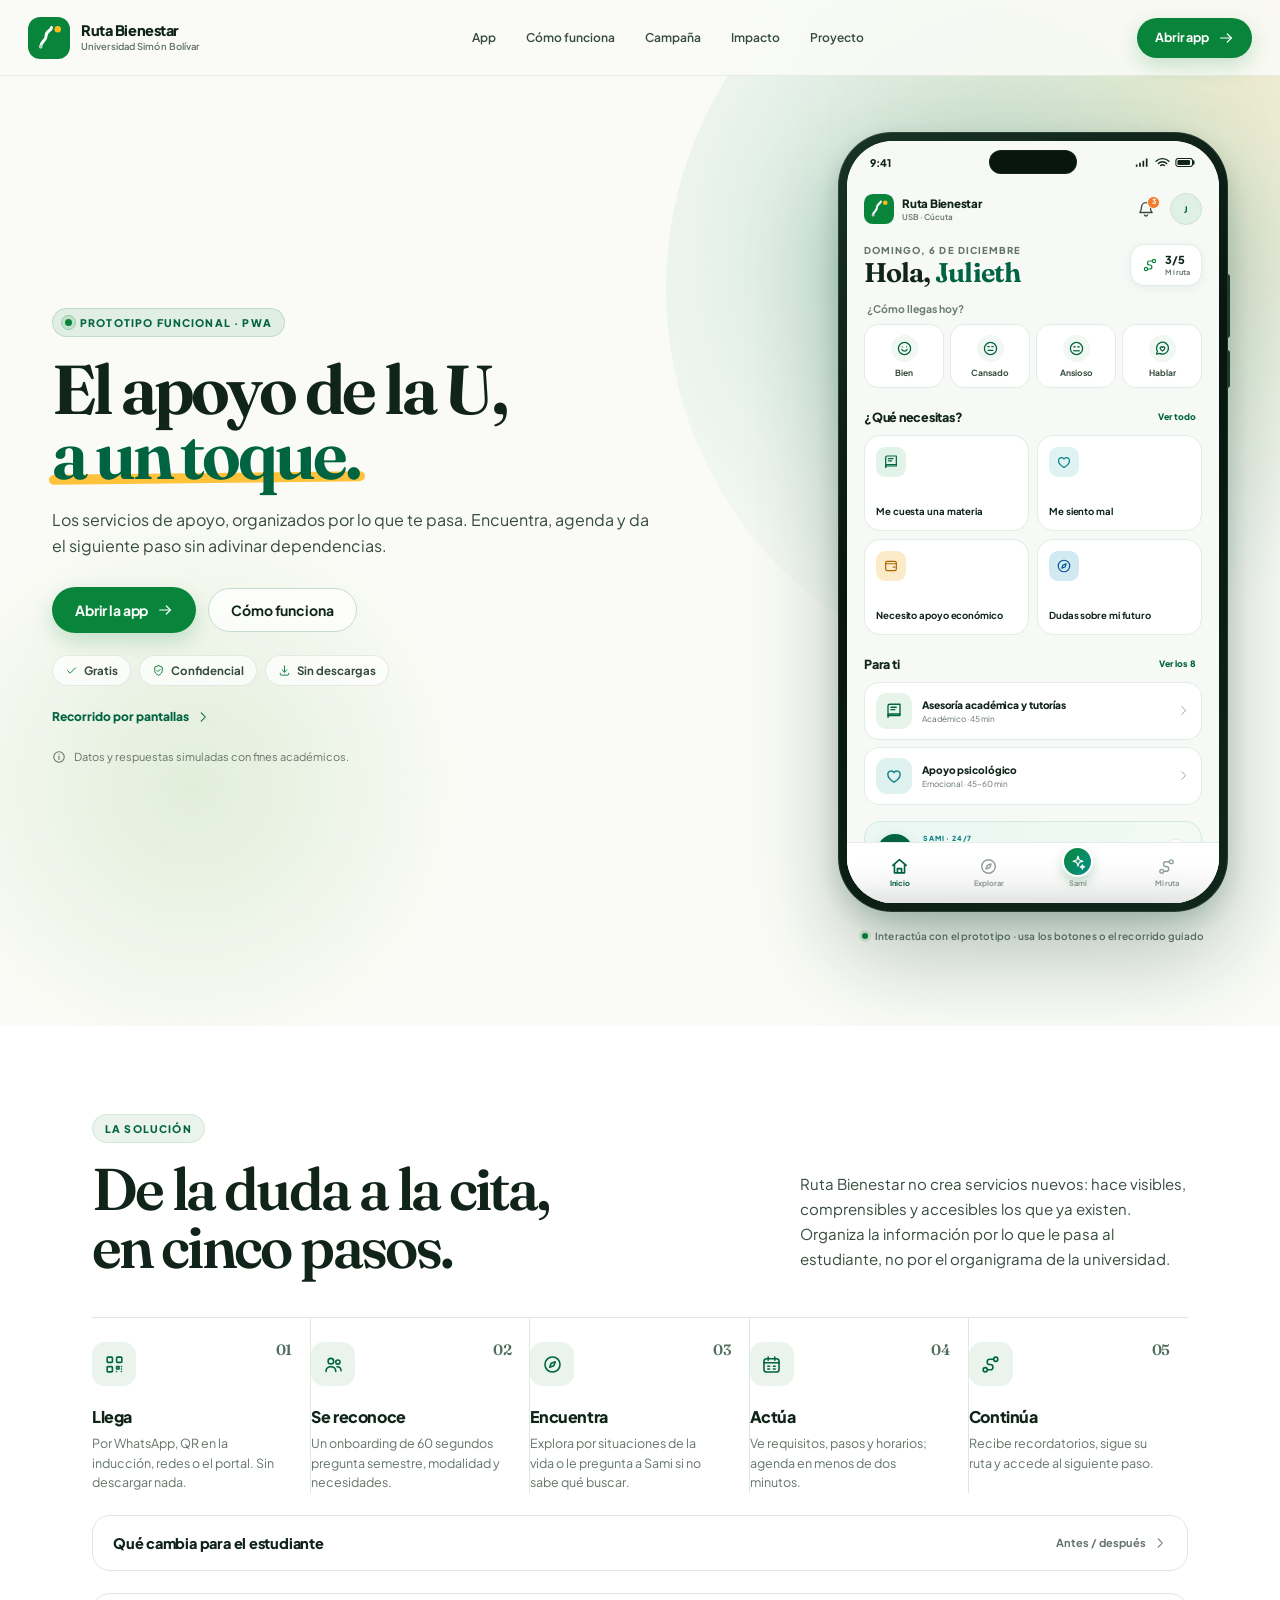
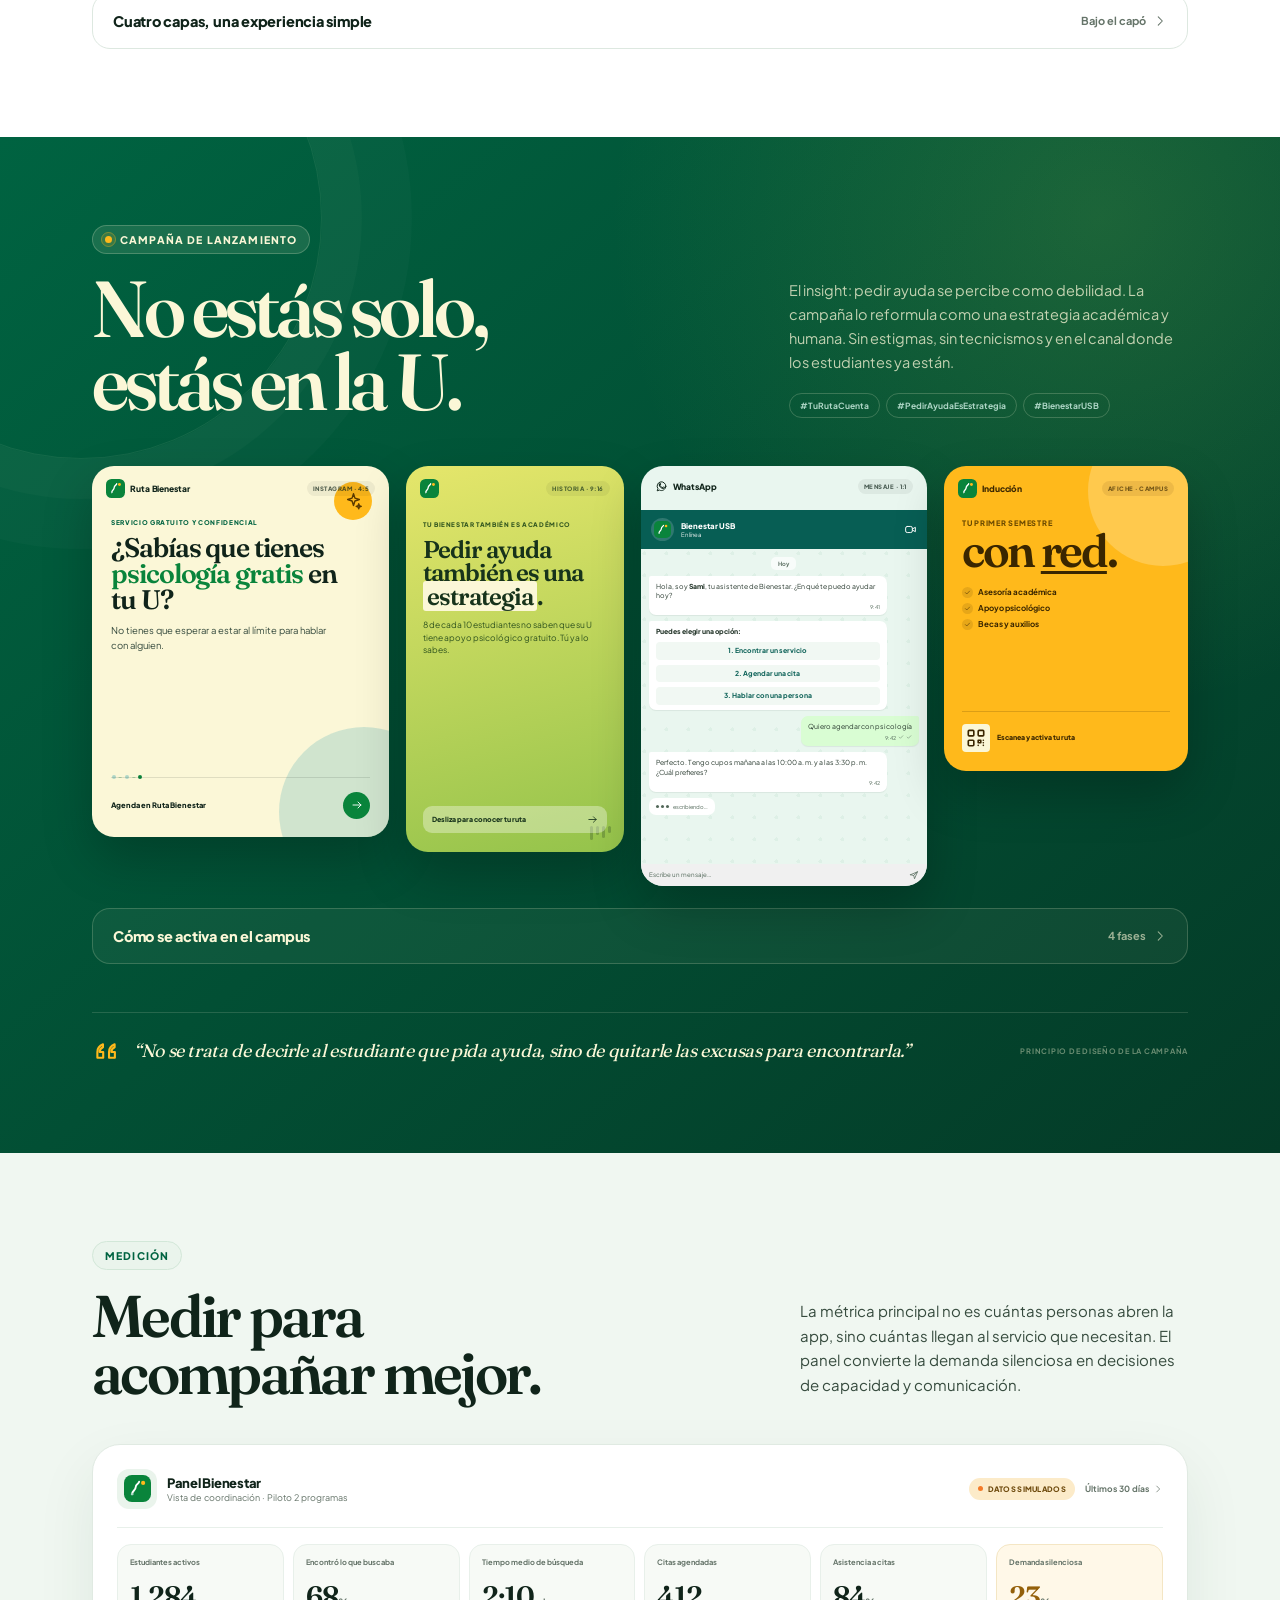
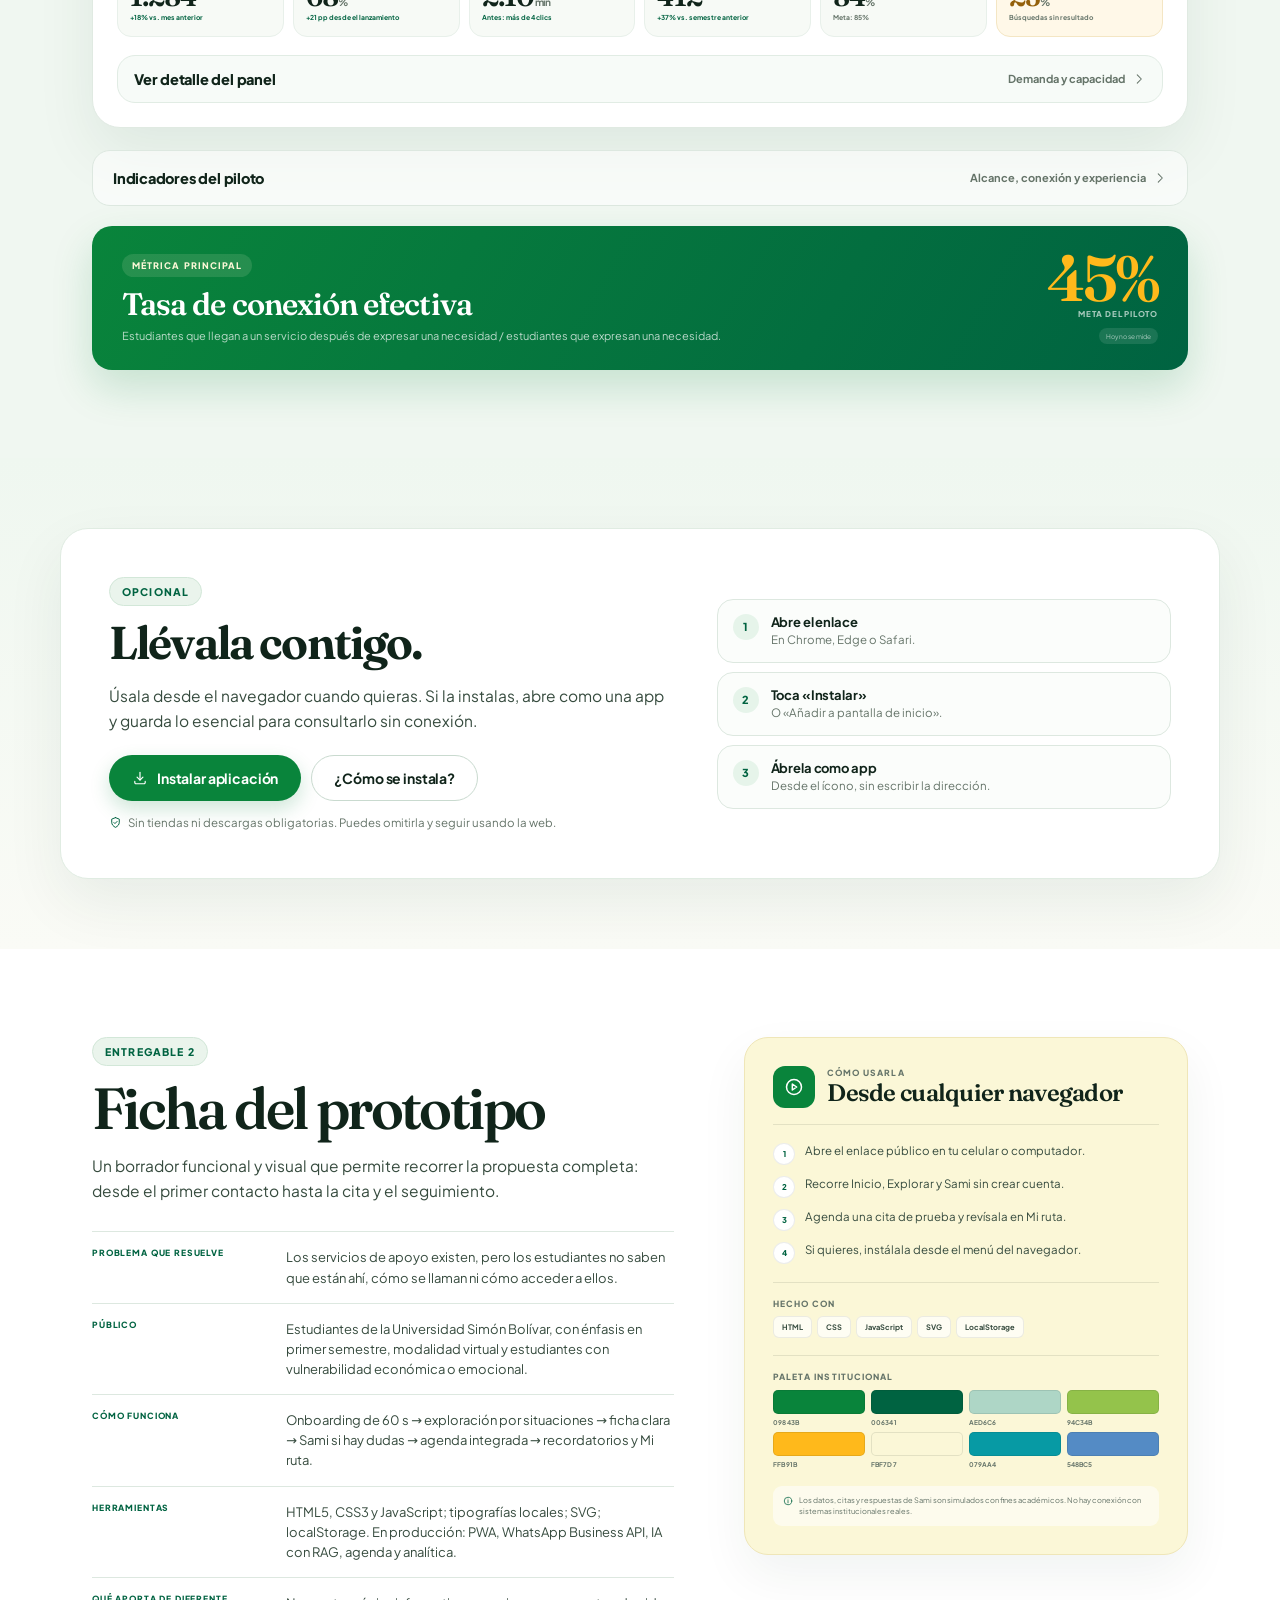
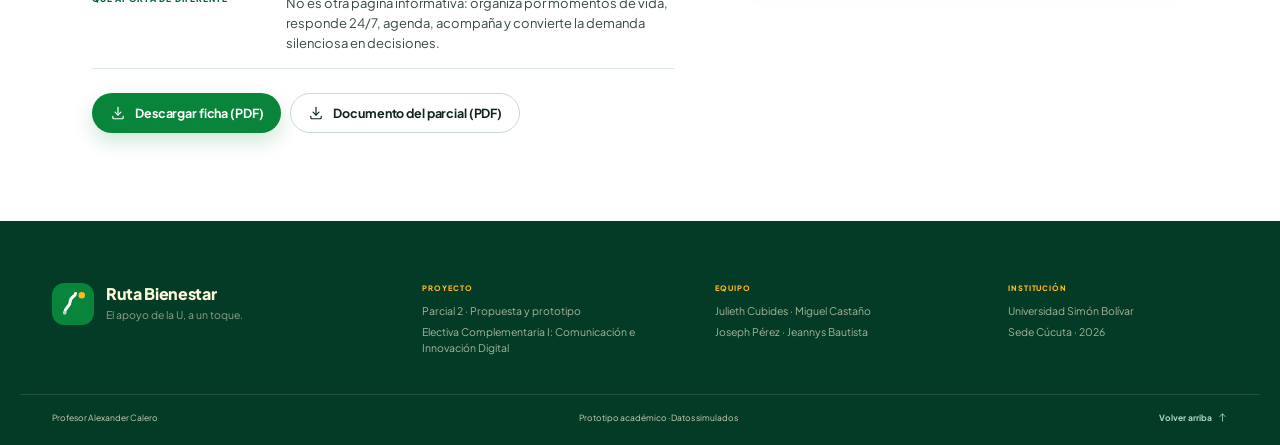
==== index.html @ 820c1944 "Add files via upload" ====
<!DOCTYPE html>
<html lang="es">
<head>
<meta charset="utf-8">
<meta name="viewport" content="width=device-width, initial-scale=1, viewport-fit=cover">
<title>Ruta Bienestar · Apoyo estudiantil USB</title>
<meta name="description" content="Ruta Bienestar organiza los servicios de apoyo estudiantil de la Universidad Simón Bolívar por situaciones de vida. Encuentra apoyo, agenda y da el siguiente paso.">
<meta name="theme-color" content="#09843B">
<meta name="color-scheme" content="light">
<link rel="manifest" href="manifest.json">
<link rel="icon" type="image/svg+xml" href="assets/icons/icon.svg">
<link rel="icon" type="image/png" sizes="32x32" href="assets/icons/favicon-32.png">
<link rel="apple-touch-icon" href="assets/icons/apple-touch-icon.png">
<meta name="apple-mobile-web-app-capable" content="yes">
<meta name="mobile-web-app-capable" content="yes">
<meta name="apple-mobile-web-app-status-bar-style" content="default">
<meta name="apple-mobile-web-app-title" content="Ruta Bienestar">
<link rel="preload" href="assets/fonts/PlusJakartaSans-latin.woff2" as="font" type="font/woff2" crossorigin>
<link rel="preload" href="assets/fonts/Fraunces-latin.woff2" as="font" type="font/woff2" crossorigin>
<link rel="stylesheet" href="assets/base.css">
<link rel="stylesheet" href="assets/app.css">
<link rel="stylesheet" href="assets/landing.css">
<link rel="stylesheet" href="assets/refresh.css">
<script>
  (function () {
    var params = new URLSearchParams(window.location.search);
    var standalone = window.matchMedia("(display-mode: standalone)").matches || window.navigator.standalone === true;
    if (params.get("app") === "1" || standalone) document.documentElement.classList.add("app-mode");
  })();
</script>
</head>
<body>
<a class="skip-link" href="#prototipo">Saltar al contenido</a>

<!-- ============ ICON SPRITE ============ -->
<svg xmlns="http://www.w3.org/2000/svg" class="svg-sprite" aria-hidden="true" focusable="false">
  <symbol id="logo-mark" viewBox="0 0 48 48">
    <rect width="48" height="48" rx="14" fill="#09843B"/>
    <path d="M14.5 34c0-6.4 6.2-6.4 6.2-12.4s6.2-6 6.2-9.6" fill="none" stroke="#fff" stroke-width="3.4" stroke-linecap="round"/>
    <circle cx="34" cy="14" r="3.7" fill="#FFB91B"/>
    <circle cx="14.5" cy="34" r="2.1" fill="#AED6C6"/>
  </symbol>
  <symbol id="i-home" viewBox="0 0 24 24"><path d="M3.6 10.7 12 3.4l8.4 7.3"/><path d="M5.6 9.4V20h12.8V9.4"/><path d="M9.4 20v-5.4h5.2V20"/></symbol>
  <symbol id="i-compass" viewBox="0 0 24 24"><circle cx="12" cy="12" r="8.6"/><path d="m15.2 8.8-1.7 4.7-4.7 1.7 1.7-4.7 4.7-1.7Z"/></symbol>
  <symbol id="i-sparkles" viewBox="0 0 24 24"><path d="M12 3.4 13.8 9l5.6 1.8-5.6 1.8L12 18.2l-1.8-5.6L4.6 10.8 10.2 9 12 3.4Z"/><path d="M18.6 16.2 19.4 18.6l2.4.8-2.4.8-.8 2.4-.8-2.4-2.4-.8 2.4-.8.8-2.4Z"/></symbol>
  <symbol id="i-route" viewBox="0 0 24 24"><circle cx="6" cy="18" r="2.4"/><circle cx="18" cy="6" r="2.4"/><path d="M8.4 18h3.4a3 3 0 0 0 0-6h-.6a3 3 0 0 1 0-6h4.4"/></symbol>
  <symbol id="i-bell" viewBox="0 0 24 24"><path d="M18 9.4a6 6 0 0 0-12 0c0 6-2.2 7.2-2.2 7.2h16.4S18 15.4 18 9.4Z"/><path d="M10 20a2.2 2.2 0 0 0 4 0"/></symbol>
  <symbol id="i-chevron-right" viewBox="0 0 24 24"><path d="m9 5 7 7-7 7"/></symbol>
  <symbol id="i-chevron-left" viewBox="0 0 24 24"><path d="m15 5-7 7 7 7"/></symbol>
  <symbol id="i-arrow-right" viewBox="0 0 24 24"><path d="M4 12h16"/><path d="m14 6 6 6-6 6"/></symbol>
  <symbol id="i-arrow-left" viewBox="0 0 24 24"><path d="M20 12H4"/><path d="m10 6-6 6 6 6"/></symbol>
  <symbol id="i-search" viewBox="0 0 24 24"><circle cx="10.8" cy="10.8" r="6.6"/><path d="m16 16 4.4 4.4"/></symbol>
  <symbol id="i-close" viewBox="0 0 24 24"><path d="m6 6 12 12M18 6 6 18"/></symbol>
  <symbol id="i-check" viewBox="0 0 24 24"><path d="m4.8 12.4 4.7 4.7L19.4 7"/></symbol>
  <symbol id="i-check-circle" viewBox="0 0 24 24"><circle cx="12" cy="12" r="9"/><path d="m8 12.2 2.7 2.7 5.5-5.6"/></symbol>
  <symbol id="i-clock" viewBox="0 0 24 24"><circle cx="12" cy="12" r="8.8"/><path d="M12 7.4V12l3.1 2"/></symbol>
  <symbol id="i-calendar" viewBox="0 0 24 24"><rect x="3.4" y="5.4" width="17.2" height="15.2" rx="3"/><path d="M3.4 10h17.2M8.2 3.4v3.8M15.8 3.4v3.8"/><path d="M7.8 14h2M14.2 14h2M7.8 17.2h2M14.2 17.2h2"/></symbol>
  <symbol id="i-video" viewBox="0 0 24 24"><rect x="3" y="6.4" width="12.4" height="11.2" rx="3"/><path d="m15.4 11 5.6-3v8l-5.6-3"/></symbol>
  <symbol id="i-map-pin" viewBox="0 0 24 24"><path d="M19.4 10.2c0 5.4-7.4 10.4-7.4 10.4S4.6 15.6 4.6 10.2a7.4 7.4 0 1 1 14.8 0Z"/><circle cx="12" cy="10.2" r="2.6"/></symbol>
  <symbol id="i-wallet" viewBox="0 0 24 24"><path d="M4 7.4A2.4 2.4 0 0 1 6.4 5h11.2A2.4 2.4 0 0 1 20 7.4v9.2a2.4 2.4 0 0 1-2.4 2.4H6.4A2.4 2.4 0 0 1 4 16.6V7.4Z"/><path d="M4 8.6h16"/><path d="M15.4 13.8h2.4"/></symbol>
  <symbol id="i-heart" viewBox="0 0 24 24"><path d="M12 20.2S3.8 15.4 3.8 9.6a4.4 4.4 0 0 1 8.2-2 4.4 4.4 0 0 1 8.2 2c0 5.8-8.2 10.6-8.2 10.6Z"/></symbol>
  <symbol id="i-book" viewBox="0 0 24 24"><path d="M4 5.4A2.4 2.4 0 0 1 6.4 3H20v15H6.4A2.4 2.4 0 0 0 4 20.4V5.4Z"/><path d="M4 18a2 2 0 0 1 2-2h14"/><path d="M8 7h7M8 10.2h5"/></symbol>
  <symbol id="i-briefcase" viewBox="0 0 24 24"><rect x="3.2" y="7.4" width="17.6" height="12.4" rx="2.8"/><path d="M8.4 7.4V5.6a2 2 0 0 1 2-2h3.2a2 2 0 0 1 2 2v1.8"/><path d="M3.2 12.4h17.6"/><path d="M10 12.4v2h4v-2"/></symbol>
  <symbol id="i-rocket" viewBox="0 0 24 24"><path d="M13.8 4.2c2.6-1.8 6-1.2 6-1.2s.6 3.4-1.2 6l-5.4 5.4-4.8-4.8 5.4-5.4Z"/><path d="m8.4 9.6-4 .4 2.2 2.2M14.4 15.6l-.4 4-2.2-2.2"/><circle cx="15.2" cy="8.8" r="1.6"/><path d="M7.2 16.8c-1.6 1.6-1.6 4-1.6 4s2.4 0 4-1.6"/></symbol>
  <symbol id="i-users" viewBox="0 0 24 24"><circle cx="9" cy="8.2" r="3.2"/><path d="M3.4 20c0-3.4 2.5-5.6 5.6-5.6s5.6 2.2 5.6 5.6"/><circle cx="17" cy="9.2" r="2.4"/><path d="M16 14.6c2.8 0 4.6 1.9 4.6 4.6"/></symbol>
  <symbol id="i-shield" viewBox="0 0 24 24"><path d="M12 3 5 5.8v5.6c0 4.6 3 7.6 7 9.6 4-2 7-5 7-9.6V5.8L12 3Z"/><path d="m9 12 2 2 4-4"/></symbol>
  <symbol id="i-download" viewBox="0 0 24 24"><path d="M12 3.6v11.2"/><path d="m7.6 10.8 4.4 4.4 4.4-4.4"/><path d="M4.2 17.2v1.6a1.8 1.8 0 0 0 1.8 1.8h12a1.8 1.8 0 0 0 1.8-1.8v-1.6"/></symbol>
  <symbol id="i-external" viewBox="0 0 24 24"><path d="M14 4h6v6"/><path d="M20 4 10.4 13.6"/><path d="M18 14.4V19a1.6 1.6 0 0 1-1.6 1.6H5A1.6 1.6 0 0 1 3.4 19V7.6A1.6 1.6 0 0 1 5 6h4.6"/></symbol>
  <symbol id="i-send" viewBox="0 0 24 24"><path d="m3.6 11.4 16.8-7.2-7.2 16.8-1.8-7.8-7.8-1.8Z"/><path d="M11.4 12.6 20.4 4.2"/></symbol>
  <symbol id="i-info" viewBox="0 0 24 24"><circle cx="12" cy="12" r="9"/><path d="M12 10.8v5.6"/><path d="M12 7.6h.01"/></symbol>
  <symbol id="i-bookmark" viewBox="0 0 24 24"><path d="M6.4 4.4h11.2v16.2L12 16.2l-5.6 4.4V4.4Z"/></symbol>
  <symbol id="i-bookmark-fill" viewBox="0 0 24 24"><path d="M6.4 4.4h11.2v16.2L12 16.2l-5.6 4.4V4.4Z" fill="currentColor"/></symbol>
  <symbol id="i-filter" viewBox="0 0 24 24"><path d="M4 6.4h16L14 13v5.2l-4 2V13L4 6.4Z"/></symbol>
  <symbol id="i-whatsapp" viewBox="0 0 24 24"><path d="M20 11.6a8 8 0 0 1-11.8 7L4 20l1.5-4A8 8 0 1 1 20 11.6Z"/><path d="M8.8 8.2c.4 3.2 2.6 5.4 5.8 5.8l1.2-1.4 1.8.8c-.2 1.4-1.2 2.2-2.8 2.2-3.4 0-7-3.6-7-7 0-1.4.8-2.4 2.2-2.6l.8 1.6-2 2Z"/></symbol>
  <symbol id="i-phone" viewBox="0 0 24 24"><path d="M6.2 3.8h3l1.4 3.8-2 1.4a12.4 12.4 0 0 0 5.4 5.4l1.4-2 3.8 1.4v3a2 2 0 0 1-2.2 2A16.4 16.4 0 0 1 4.2 6a2 2 0 0 1 2-2.2Z"/></symbol>
  <symbol id="i-target" viewBox="0 0 24 24"><circle cx="12" cy="12" r="9"/><circle cx="12" cy="12" r="5"/><circle cx="12" cy="12" r="1.4"/></symbol>
  <symbol id="i-chart" viewBox="0 0 24 24"><path d="M4 20V4"/><path d="M4 20h16"/><path d="M7.6 16.4v-4.8M12 16.4V7.6M16.4 16.4v-7"/></symbol>
  <symbol id="i-megaphone" viewBox="0 0 24 24"><path d="M4 10.2v3.6l3.4 1.2 2.2 4.4 2.4-1.2-1.8-3.6 8.4 3V5.4l-14.6 4.8Z"/><path d="M18.2 8.4a4 4 0 0 1 0 7.2"/></symbol>
  <symbol id="i-instagram" viewBox="0 0 24 24"><rect x="3.4" y="3.4" width="17.2" height="17.2" rx="5"/><circle cx="12" cy="12" r="4"/><path d="M17.2 6.8h.01"/></symbol>
  <symbol id="i-tiktok" viewBox="0 0 24 24"><path d="M14.2 3.4v10.8a4.4 4.4 0 1 1-3.8-4.4"/><path d="M14.2 3.4c.6 3 2.6 4.8 5.6 5"/></symbol>
  <symbol id="i-mail" viewBox="0 0 24 24"><rect x="3.4" y="5.4" width="17.2" height="13.2" rx="3"/><path d="m4.4 7.4 7.6 5.6 7.6-5.6"/></symbol>
  <symbol id="i-qr" viewBox="0 0 24 24"><rect x="3.6" y="3.6" width="6" height="6" rx="1"/><rect x="14.4" y="3.6" width="6" height="6" rx="1"/><rect x="3.6" y="14.4" width="6" height="6" rx="1"/><path d="M14.4 14.4h2.8v2.8h-2.8zM20 14.4h.01M14.4 20h.01M20 20h.01M20 17.2h.01M17.2 17.2h.01"/></symbol>
  <symbol id="i-accessibility" viewBox="0 0 24 24"><circle cx="12" cy="4.8" r="1.8"/><path d="M5.4 8.4c4.4 1.6 8.8 1.6 13.2 0"/><path d="M12 8.4v6M12 14.4l-3.4 5.8M12 14.4l3.4 5.8"/></symbol>
  <symbol id="i-alert" viewBox="0 0 24 24"><path d="M12 3.6 21 20H3L12 3.6Z"/><path d="M12 9.4v4.2M12 17h.01"/></symbol>
  <symbol id="i-refresh" viewBox="0 0 24 24"><path d="M20 8.4V4.2l-2 2a8 8 0 1 0 2.4 8.4"/><path d="M20 4.2h-4.2"/></symbol>
  <symbol id="i-play" viewBox="0 0 24 24"><circle cx="12" cy="12" r="9"/><path d="m10 8.4 5.2 3.6-5.2 3.6V8.4Z"/></symbol>
  <symbol id="i-star" viewBox="0 0 24 24"><path d="m12 3.4 2.6 5.4 5.8.8-4.2 4.1 1 5.8-5.2-2.8-5.2 2.8 1-5.8-4.2-4.1 5.8-.8L12 3.4Z"/></symbol>
  <symbol id="i-quote" viewBox="0 0 24 24"><path d="M9.4 6.2c-3 1.2-4.8 3.6-4.8 6.6v5h5v-5H6.6c0-1.8 1-3.2 2.8-4V6.2ZM19.4 6.2c-3 1.2-4.8 3.6-4.8 6.6v5h5v-5h-3c0-1.8 1-3.2 2.8-4V6.2Z"/></symbol>
  <symbol id="i-leaf" viewBox="0 0 24 24"><path d="M20 4C11 4 5.4 7.8 5.4 14.4c0 2.6 2 4.6 4.6 4.6C16.6 19 20 12.4 20 4Z"/><path d="M4 21c2-6 6.2-9.2 11.4-11.4"/></symbol>
  <symbol id="i-face-bien" viewBox="0 0 24 24"><circle cx="12" cy="12" r="8.6"/><path d="M8.4 13.4a4 4 0 0 0 7.2 0"/><path d="M9 9.6h.01M15 9.6h.01"/></symbol>
  <symbol id="i-face-cansado" viewBox="0 0 24 24"><circle cx="12" cy="12" r="8.6"/><path d="M8.6 14.6h6.8"/><path d="M8.2 9.2h2M13.8 9.2h2"/></symbol>
  <symbol id="i-face-ansioso" viewBox="0 0 24 24"><circle cx="12" cy="12" r="8.6"/><path d="M8.2 15.2c1.2-1.2 2.4 1.2 3.8 0s2.4 1.2 3.8 0"/><path d="M8.2 9.8c.6-.6 1.4-.6 2 0M13.8 9.8c.6-.6 1.4-.6 2 0"/></symbol>
  <symbol id="i-chat-heart" viewBox="0 0 24 24"><path d="M20.4 11.4a8.4 8.4 0 0 1-12.4 7.4L3.6 20l1.2-4.2a8.4 8.4 0 1 1 15.6-4.4Z"/><path d="M12 15.6s-3.4-2-3.4-4.2a1.9 1.9 0 0 1 3.4-1.1 1.9 1.9 0 0 1 3.4 1.1c0 2.2-3.4 4.2-3.4 4.2Z"/></symbol>
</svg>

<!-- ============ HEADER ============ -->
<header class="site-header" id="siteHeader">
  <a class="brand" href="#top">
    <svg class="logo-mark" aria-hidden="true"><use href="#logo-mark"/></svg>
    <span class="brand-text"><strong>Ruta Bienestar</strong><small>Universidad Simón Bolívar</small></span>
  </a>
  <nav class="site-nav" aria-label="Secciones del proyecto">
    <a href="#prototipo">App</a>
    <a href="#como-funciona">Cómo funciona</a>
    <a href="#campana">Campaña</a>
    <a href="#impacto">Impacto</a>
    <a href="#entregable">Proyecto</a>
  </nav>
  <div class="header-actions">
    <button class="install-btn" id="installBtn" type="button" hidden>
      <svg class="icon" aria-hidden="true"><use href="#i-download"/></svg>
      <span>Instalar app</span>
    </button>
    <button class="btn btn-primary btn-sm header-demo" data-action="focus-demo">
      Abrir app
      <svg class="icon" aria-hidden="true"><use href="#i-arrow-right"/></svg>
    </button>
    <details class="mobile-nav" id="mobileNav">
      <summary aria-label="Abrir menú de navegación">
        <svg class="icon" aria-hidden="true"><use href="#i-filter"/></svg>
      </summary>
      <nav aria-label="Menú móvil">
        <a href="#prototipo">La app</a>
        <a href="#como-funciona">Cómo funciona</a>
        <a href="#campana">Campaña</a>
        <a href="#impacto">Impacto</a>
        <a href="#entregable">Proyecto</a>
        <button type="button" data-action="focus-demo">Abrir la app</button>
      </nav>
    </details>
  </div>
</header>

<main id="top">

<!-- ============ HERO + PROTOTIPO ============ -->
<section class="stage" id="prototipo">
  <div class="stage-copy">
    <span class="eyebrow"><span class="pulse-dot"></span> Prototipo funcional · PWA</span>
    <h1>El apoyo de la U,<br><span class="accent"><span>a un toque.</span></span></h1>
    <p class="lead">Los servicios de apoyo, organizados por lo que te pasa. Encuentra, agenda y da el siguiente paso sin adivinar dependencias.</p>
    <div class="stage-cta">
      <button class="btn btn-primary" data-action="focus-demo">
        Abrir la app
        <svg class="icon" aria-hidden="true"><use href="#i-arrow-right"/></svg>
      </button>
      <a class="btn btn-secondary" href="#como-funciona">Cómo funciona</a>
    </div>
    <div class="hero-badges" aria-label="Características principales">
      <span><svg class="icon" aria-hidden="true"><use href="#i-check"/></svg> Gratis</span>
      <span><svg class="icon" aria-hidden="true"><use href="#i-shield"/></svg> Confidencial</span>
      <span><svg class="icon" aria-hidden="true"><use href="#i-download"/></svg> Sin descargas</span>
    </div>
    <details class="tour">
      <summary>Recorrido por pantallas <svg class="icon" aria-hidden="true"><use href="#i-chevron-right"/></svg></summary>
      <div class="screen-picker">
        <div class="chips" role="group" aria-label="Ir a una pantalla del prototipo">
          <button class="chip is-active" data-screen="home"><span>01</span> Inicio</button>
          <button class="chip" data-screen="explorar"><span>02</span> Explorar</button>
          <button class="chip" data-screen="sami"><span>03</span> Sami</button>
          <button class="chip" data-screen="detalle"><span>04</span> Servicio</button>
          <button class="chip" data-screen="agendar"><span>05</span> Agendar</button>
          <button class="chip" data-screen="ruta"><span>06</span> Mi ruta</button>
          <button class="chip" data-screen="onboarding"><span>07</span> Onboarding</button>
        </div>
      </div>
    </details>
    <p class="micro-note">
      <svg class="icon" aria-hidden="true"><use href="#i-info"/></svg>
      Datos y respuestas simuladas con fines académicos.
    </p>
  </div>

  <div class="device-stage">
    <div class="phone" id="phone">
      <div class="phone-screen">
        <div class="statusbar">
          <span class="status-time">9:41</span>
          <span class="status-icons" aria-hidden="true">
            <svg viewBox="0 0 18 12"><path d="M1 8.5h2V11H1zM5 6.2h2V11H5zM9 3.8h2V11H9zM13 1.2h2V11h-2z" fill="currentColor"/></svg>
            <svg viewBox="0 0 16 12"><path d="M1 4.6A10 10 0 0 1 15 4.6M3.4 7a6.6 6.6 0 0 1 9.2 0M5.8 9.4a3.1 3.1 0 0 1 4.4 0" fill="none" stroke="currentColor" stroke-width="1.5" stroke-linecap="round"/></svg>
            <svg viewBox="0 0 24 12"><rect x="1" y="1.4" width="19" height="9.2" rx="2.6" fill="none" stroke="currentColor" stroke-width="1.2"/><rect x="2.8" y="3.2" width="14.4" height="5.6" rx="1.4" fill="currentColor"/><path d="M21.4 4.4v3.2" stroke="currentColor" stroke-width="1.8" stroke-linecap="round"/></svg>
          </span>
        </div>
        <div class="island" aria-hidden="true"></div>

        <div class="app" id="app">
          <!-- HOME -->
          <section class="screen is-active" id="screen-home" data-screen="home" aria-label="Inicio de Ruta Bienestar">
            <div class="screen-scroll">
              <header class="app-head">
                <div class="app-brand">
                  <svg class="logo-mini" aria-hidden="true"><use href="#logo-mark"/></svg>
                  <div><strong>Ruta Bienestar</strong><span>USB · Cúcuta</span></div>
                </div>
                <div class="app-head-actions">
                  <button class="icon-btn" data-action="notifications" aria-label="Ver notificaciones, 3 sin leer">
                    <svg class="icon"><use href="#i-bell"/></svg><span class="badge" id="notifBadge">3</span>
                  </button>
                  <button class="avatar" data-screen="ruta" aria-label="Ir a mi ruta">JC</button>
                </div>
              </header>

              <div class="pad">
                <div class="greeting">
                  <div>
                    <p class="kicker" id="todayLabel">Martes, 27 de octubre</p>
                    <h2>Hola, <span id="userName">Julieth</span></h2>
                  </div>
                  <button class="route-pill" data-screen="ruta">
                    <svg class="icon" aria-hidden="true"><use href="#i-route"/></svg>
                    <span><strong id="homeProgress">3/5</strong>Mi ruta</span>
                  </button>
                </div>

                <div class="mood-block">
                  <p class="mood-q">¿Cómo llegas hoy?</p>
                  <div class="mood-row" role="group" aria-label="Selecciona cómo te sientes">
                    <button class="mood" data-mood="bien"><span class="mood-face"><svg class="icon"><use href="#i-face-bien"/></svg></span><span>Bien</span></button>
                    <button class="mood" data-mood="cansado"><span class="mood-face"><svg class="icon"><use href="#i-face-cansado"/></svg></span><span>Cansado</span></button>
                    <button class="mood" data-mood="ansioso"><span class="mood-face"><svg class="icon"><use href="#i-face-ansioso"/></svg></span><span>Ansioso</span></button>
                    <button class="mood" data-mood="hablar"><span class="mood-face"><svg class="icon"><use href="#i-chat-heart"/></svg></span><span>Hablar</span></button>
                  </div>
                  <div class="mood-response" id="moodResponse" hidden>
                    <p id="moodText"></p>
                    <div id="moodActions" class="mood-actions"></div>
                  </div>
                </div>

                <div class="section-head">
                  <h3>¿Qué necesitas?</h3>
                  <button data-screen="explorar">Ver todo</button>
                </div>
                <div class="situation-grid">
                  <button class="situation" data-go-service="academico" data-tone="mint">
                    <span class="sit-icon"><svg class="icon"><use href="#i-book"/></svg></span>
                    <strong>Me cuesta una materia</strong>
                  </button>
                  <button class="situation" data-go-service="psicologia" data-tone="teal">
                    <span class="sit-icon"><svg class="icon"><use href="#i-heart"/></svg></span>
                    <strong>Me siento mal</strong>
                  </button>
                  <button class="situation" data-go-service="becas" data-tone="gold">
                    <span class="sit-icon"><svg class="icon"><use href="#i-wallet"/></svg></span>
                    <strong>Necesito apoyo económico</strong>
                  </button>
                  <button class="situation" data-go-service="profesional" data-tone="sky">
                    <span class="sit-icon"><svg class="icon"><use href="#i-compass"/></svg></span>
                    <strong>Dudas sobre mi futuro</strong>
                  </button>
                </div>

                <div class="section-head">
                  <h3>Para ti</h3>
                  <button data-screen="explorar">Ver los 8</button>
                </div>
                <div class="service-mini-list" id="homeServices"></div>

                <button class="sami-banner" data-screen="sami">
                  <span class="sami-orb"><svg class="icon"><use href="#i-sparkles"/></svg></span>
                  <span class="sami-copy">
                    <span class="mini-label">Sami · 24/7</span>
                    <strong>¿No sabes por dónde empezar?</strong>
                    <span>Cuéntale lo que pasa y te orienta.</span>
                  </span>
                  <span class="arrow-circle"><svg class="icon"><use href="#i-chevron-right"/></svg></span>
                </button>
              </div>
            </div>
            <nav class="bottom-nav" aria-label="Navegación principal">
              <button class="nav-item is-active" data-screen="home"><svg class="icon"><use href="#i-home"/></svg><span>Inicio</span></button>
              <button class="nav-item" data-screen="explorar"><svg class="icon"><use href="#i-compass"/></svg><span>Explorar</span></button>
              <button class="nav-item nav-item--sami" data-screen="sami"><span class="nav-sami"><svg class="icon"><use href="#i-sparkles"/></svg></span><span>Sami</span></button>
              <button class="nav-item" data-screen="ruta"><svg class="icon"><use href="#i-route"/></svg><span>Mi ruta</span></button>
            </nav>
          </section>

          <!-- EXPLORAR -->
          <section class="screen" id="screen-explorar" data-screen="explorar" aria-label="Explorar servicios">
            <div class="screen-scroll">
              <header class="app-head app-head--simple">
                <div><p class="kicker">Directorio</p><h2>Explorar</h2></div>
                <button class="icon-btn" data-action="notifications" aria-label="Ver notificaciones, 3 sin leer"><svg class="icon"><use href="#i-bell"/></svg><span class="badge">3</span></button>
              </header>
              <div class="pad">
                <label class="search-box">
                  <svg class="icon"><use href="#i-search"/></svg>
                  <input id="serviceSearch" type="search" placeholder="Busca por situación o servicio" autocomplete="off" aria-label="Buscar servicios">
                  <button type="button" class="clear-search" id="clearSearch" aria-label="Borrar búsqueda" hidden><svg class="icon"><use href="#i-close"/></svg></button>
                </label>
                <div class="filter-scroll" id="filters" role="group" aria-label="Filtrar por categoría">
                  <button class="filter is-active" data-filter="todos">Todos</button>
                  <button class="filter" data-filter="Académico">Académico</button>
                  <button class="filter" data-filter="Emocional">Emocional</button>
                  <button class="filter" data-filter="Económico">Económico</button>
                  <button class="filter" data-filter="Profesional">Profesional</button>
                  <button class="filter" data-filter="Emprendimiento">Emprendimiento</button>
                  <button class="filter" data-filter="Inclusión">Inclusión</button>
                  <button class="filter" data-filter="Cultura">Cultura</button>
                  <button class="filter" data-filter="Salud">Salud</button>
                </div>
                <div class="result-row">
                  <span id="resultCount">8 servicios</span>
                  <span class="result-note"><svg class="icon"><use href="#i-check-circle"/></svg> Todos gratuitos</span>
                </div>
                <div id="serviceList" class="service-list"></div>
                <div class="empty-state" id="emptyState" hidden>
                  <span class="empty-icon"><svg class="icon"><use href="#i-search"/></svg></span>
                  <h3>No encontramos ese servicio</h3>
                  <p>Prueba con otra palabra o pregúntale a Sami. Puede orientarte en segundos.</p>
                  <button class="btn btn-primary btn-sm" data-screen="sami">Hablar con Sami</button>
                </div>
              </div>
            </div>
            <nav class="bottom-nav" aria-label="Navegación principal">
              <button class="nav-item" data-screen="home"><svg class="icon"><use href="#i-home"/></svg><span>Inicio</span></button>
              <button class="nav-item is-active" data-screen="explorar"><svg class="icon"><use href="#i-compass"/></svg><span>Explorar</span></button>
              <button class="nav-item nav-item--sami" data-screen="sami"><span class="nav-sami"><svg class="icon"><use href="#i-sparkles"/></svg></span><span>Sami</span></button>
              <button class="nav-item" data-screen="ruta"><svg class="icon"><use href="#i-route"/></svg><span>Mi ruta</span></button>
            </nav>
          </section>

          <!-- DETALLE -->
          <section class="screen screen--detail" id="screen-detalle" data-screen="detalle" aria-label="Detalle del servicio">
            <div class="screen-scroll" id="detailScroll"></div>
            <div class="detail-cta" id="detailCta"></div>
          </section>

          <!-- AGENDAR -->
          <section class="screen screen--agendar" id="screen-agendar" data-screen="agendar" aria-label="Agendar una cita">
            <div class="screen-scroll" id="bookingScroll"></div>
            <div class="sticky-action" id="bookingAction"></div>
          </section>

          <!-- CONFIRMACIÓN -->
          <section class="screen" id="screen-confirmacion" data-screen="confirmacion" aria-label="Confirmación de la cita">
            <div class="screen-scroll" id="confirmScroll"></div>
          </section>

          <!-- MI RUTA -->
          <section class="screen" id="screen-ruta" data-screen="ruta" aria-label="Mi ruta">
            <div class="screen-scroll">
              <header class="app-head app-head--simple">
                <div><p class="kicker">Tu proceso</p><h2>Mi ruta</h2></div>
                <button class="avatar" data-screen="onboarding" aria-label="Editar mi perfil">JC</button>
              </header>
              <div class="pad" id="routeContent"></div>
            </div>
            <nav class="bottom-nav" aria-label="Navegación principal">
              <button class="nav-item" data-screen="home"><svg class="icon"><use href="#i-home"/></svg><span>Inicio</span></button>
              <button class="nav-item" data-screen="explorar"><svg class="icon"><use href="#i-compass"/></svg><span>Explorar</span></button>
              <button class="nav-item nav-item--sami" data-screen="sami"><span class="nav-sami"><svg class="icon"><use href="#i-sparkles"/></svg></span><span>Sami</span></button>
              <button class="nav-item is-active" data-screen="ruta"><svg class="icon"><use href="#i-route"/></svg><span>Mi ruta</span></button>
            </nav>
          </section>

          <!-- SAMI -->
          <section class="screen screen--chat" id="screen-sami" data-screen="sami" aria-label="Chat con Sami">
            <header class="chat-head">
              <button class="icon-btn" data-back aria-label="Volver"><svg class="icon"><use href="#i-chevron-left"/></svg></button>
              <span class="sami-avatar"><svg class="icon"><use href="#i-sparkles"/></svg></span>
              <div class="chat-id"><strong>Sami</strong><span><i class="online-dot"></i> En línea · responde al instante</span></div>
              <button class="icon-btn" data-action="sami-info" aria-label="Información sobre Sami"><svg class="icon"><use href="#i-info"/></svg></button>
            </header>
            <div class="chat-scroll" id="chatScroll" aria-live="polite"></div>
            <div class="chat-compose">
              <div class="quick-replies" id="quickReplies"></div>
              <form class="chat-form" id="chatForm">
                <input id="chatInput" type="text" placeholder="Escribe lo que necesitas…" autocomplete="off" aria-label="Escribe un mensaje a Sami">
                <button type="submit" aria-label="Enviar mensaje"><svg class="icon"><use href="#i-send"/></svg></button>
              </form>
              <p class="chat-disclaimer">Sami es un prototipo. No reemplaza la atención de un profesional.</p>
            </div>
          </section>

          <!-- ONBOARDING -->
          <section class="screen screen--onboarding" id="screen-onboarding" data-screen="onboarding" aria-label="Configura tu ruta">
            <div class="onb-top">
              <button class="icon-btn" id="onbBack" aria-label="Volver"><svg class="icon"><use href="#i-chevron-left"/></svg></button>
              <div class="onb-progress"><i id="onbBar"></i></div>
              <button class="onb-skip" id="onbSkip">Saltar</button>
            </div>
            <div class="onb-body" id="onbBody"></div>
          </section>

          <!-- OVERLAYS -->
          <div class="sheet-backdrop" id="sheetBackdrop" hidden></div>
          <aside class="notifications-sheet" id="notificationsSheet" aria-label="Notificaciones" aria-hidden="true" inert>
            <div class="sheet-handle"></div>
            <div class="sheet-head">
              <div><p class="kicker">Ponte al día</p><h3>Notificaciones</h3></div>
              <button class="icon-btn" data-action="close-sheet" aria-label="Cerrar notificaciones"><svg class="icon"><use href="#i-close"/></svg></button>
            </div>
            <div class="notif-list">
              <button class="notif" data-go-service="becas">
                <span class="notif-icon notif-icon--gold"><svg class="icon"><use href="#i-calendar"/></svg></span>
                <span><strong>Becas 2027: inscripciones abiertas</strong><small>Hace 2 h · Cierra el 15 de noviembre</small></span>
                <i class="notif-unread"></i>
              </button>
              <button class="notif" data-screen="sami">
                <span class="notif-icon notif-icon--mint"><svg class="icon"><use href="#i-sparkles"/></svg></span>
                <span><strong>Sami tiene una recomendación para ti</strong><small>Hace 5 h · Según tu última búsqueda</small></span>
                <i class="notif-unread"></i>
              </button>
              <button class="notif" data-screen="ruta">
                <span class="notif-icon notif-icon--sky"><svg class="icon"><use href="#i-heart"/></svg></span>
                <span><strong>Taller: manejar el estrés en parciales</strong><small>Ayer · Jueves, 10:00 a. m.</small></span>
                <i class="notif-unread"></i>
              </button>
            </div>
            <p class="sheet-note"><svg class="icon"><use href="#i-shield"/></svg> Solo recibes avisos relevantes para tu perfil. Puedes desactivarlos cuando quieras.</p>
          </aside>

          <div class="toast" id="toast" role="status" aria-live="polite"></div>
        </div>
      </div>
    </div>
    <p class="device-caption"><span class="device-dot"></span> Interactúa con el prototipo · usa los botones o el recorrido guiado</p>
  </div>
</section>

<!-- ============ CÓMO FUNCIONA ============ -->
<section class="section section--white" id="como-funciona">
  <div class="container">
    <div class="section-heading section-heading--split">
      <div>
        <span class="eyebrow eyebrow--dark">La solución</span>
        <h2>De la duda a la cita,<br>en cinco pasos.</h2>
      </div>
      <p>Ruta Bienestar no crea servicios nuevos: hace visibles, comprensibles y accesibles los que ya existen. Organiza la información por lo que le pasa al estudiante, no por el organigrama de la universidad.</p>
    </div>

    <div class="steps">
      <article class="step">
        <span class="step-num">01</span>
        <span class="step-icon"><svg class="icon"><use href="#i-qr"/></svg></span>
        <h3>Llega</h3>
        <p>Por WhatsApp, QR en la inducción, redes o el portal. Sin descargar nada.</p>
      </article>
      <article class="step">
        <span class="step-num">02</span>
        <span class="step-icon"><svg class="icon"><use href="#i-users"/></svg></span>
        <h3>Se reconoce</h3>
        <p>Un onboarding de 60 segundos pregunta semestre, modalidad y necesidades.</p>
      </article>
      <article class="step">
        <span class="step-num">03</span>
        <span class="step-icon"><svg class="icon"><use href="#i-compass"/></svg></span>
        <h3>Encuentra</h3>
        <p>Explora por situaciones de la vida o le pregunta a Sami si no sabe qué buscar.</p>
      </article>
      <article class="step">
        <span class="step-num">04</span>
        <span class="step-icon"><svg class="icon"><use href="#i-calendar"/></svg></span>
        <h3>Actúa</h3>
        <p>Ve requisitos, pasos y horarios; agenda en menos de dos minutos.</p>
      </article>
      <article class="step">
        <span class="step-num">05</span>
        <span class="step-icon"><svg class="icon"><use href="#i-route"/></svg></span>
        <h3>Continúa</h3>
        <p>Recibe recordatorios, sigue su ruta y accede al siguiente paso.</p>
      </article>
    </div>

    <details class="fold">
      <summary>
        <span class="fold-title">Qué cambia para el estudiante</span>
        <span class="fold-hint">Antes / después <svg class="icon" aria-hidden="true"><use href="#i-chevron-right"/></svg></span>
      </summary>
      <div class="compare-wrap">
        <table class="compare">
          <thead><tr><th scope="col">Momento</th><th scope="col">Hoy</th><th scope="col">Con Ruta Bienestar</th></tr></thead>
          <tbody>
            <tr><th scope="row">Cómo encuentra un servicio</th><td>Navega más de 4 clics y adivina la dependencia.</td><td>Un toque por situación, búsqueda o Sami.</td></tr>
            <tr><th scope="row">Dónde se entera</th><td>Correo masivo, carteleras y voz a voz.</td><td>WhatsApp, QR en inducción y app web.</td></tr>
            <tr><th scope="row">Qué hace si no entiende</th><td>Pregunta a un amigo o desiste.</td><td>Sami responde 24/7 y deriva a una persona.</td></tr>
            <tr><th scope="row">Cómo pide la cita</th><td>Correo, teléfono o ventanilla.</td><td>Agenda integrada en menos de 2 minutos.</td></tr>
            <tr><th scope="row">Qué pasa después</th><td>Sin seguimiento ni recordatorios.</td><td>Recordatorios, Mi ruta y próximo paso claro.</td></tr>
            <tr><th scope="row">Qué ve Bienestar</th><td>Reportes manuales y demanda no atendida invisible.</td><td>Demanda, búsquedas sin respuesta y capacidad.</td></tr>
          </tbody>
        </table>
      </div>
    </details>

    <details class="fold">
      <summary>
        <span class="fold-title">Cuatro capas, una experiencia simple</span>
        <span class="fold-hint">Bajo el capó <svg class="icon" aria-hidden="true"><use href="#i-chevron-right"/></svg></span>
      </summary>
      <div class="layers">
        <div class="layer-grid">
          <article class="layer"><span class="layer-num">A</span><h4>Contenido</h4><p>Fichas estandarizadas, lenguaje claro y revisión semestral con cada coordinación.</p><span class="layer-tag">8 servicios · 1 formato</span></article>
          <article class="layer"><span class="layer-num">B</span><h4>Conversación</h4><p>IA con base de conocimiento institucional, límites claros y paso a un humano.</p><span class="layer-tag">Sami · IA + RAG</span></article>
          <article class="layer"><span class="layer-num">C</span><h4>Integración</h4><p>WhatsApp Business, agenda, autenticación y recordatorios en un solo flujo.</p><span class="layer-tag">WhatsApp · calendario</span></article>
          <article class="layer"><span class="layer-num">D</span><h4>Datos</h4><p>Analítica de eventos y panel agregado para decidir sin vigilar a nadie.</p><span class="layer-tag">Privacidad por diseño</span></article>
        </div>
      </div>
    </details>
  </div>
</section>

<!-- ============ CAMPAÑA ============ -->
<section class="section section--campaign" id="campana">
  <div class="container">
    <div class="campaign-top">
      <div>
        <span class="eyebrow eyebrow--light"><span class="pulse-dot pulse-dot--light"></span> Campaña de lanzamiento</span>
        <h2>No estás solo,<br>estás en la U.</h2>
      </div>
      <div class="campaign-intro">
        <p>El insight: pedir ayuda se percibe como debilidad. La campaña lo reformula como una estrategia académica y humana. Sin estigmas, sin tecnicismos y en el canal donde los estudiantes ya están.</p>
        <div class="campaign-tags"><span>#TuRutaCuenta</span><span>#PedirAyudaEsEstrategia</span><span>#BienestarUSB</span></div>
      </div>
    </div>

    <div class="campaign-grid">
      <article class="piece piece--post" aria-label="Pieza para Instagram: ¿Sabías que tienes psicología gratis?">
        <div class="piece-top"><span class="piece-logo"><svg class="logo-mark"><use href="#logo-mark"/></svg> Ruta Bienestar</span><span class="piece-tag">Instagram · 4:5</span></div>
        <div class="post-art">
          <span class="post-star"><svg class="icon"><use href="#i-sparkles"/></svg></span>
          <p class="post-kicker">Servicio gratuito y confidencial</p>
          <h3>¿Sabías que tienes <em>psicología gratis</em> en tu U?</h3>
          <p class="post-sub">No tienes que esperar a estar al límite para hablar con alguien.</p>
          <div class="post-foot"><span>Agenda en Ruta Bienestar</span><span class="round-arrow"><svg class="icon"><use href="#i-arrow-right"/></svg></span></div>
        </div>
        <div class="post-route" aria-hidden="true"><span></span><span></span><span></span></div>
      </article>

      <article class="piece piece--story" aria-label="Historia para Instagram: Pedir ayuda también es una estrategia académica">
        <div class="piece-top"><span class="piece-logo"><svg class="logo-mark"><use href="#logo-mark"/></svg></span><span class="piece-tag">Historia · 9:16</span></div>
        <div class="story-art">
          <p class="story-kicker">Tu bienestar también es académico</p>
          <h3>Pedir ayuda también es una <em>estrategia</em>.</h3>
          <p class="story-sub">8 de cada 10 estudiantes no saben que su U tiene apoyo psicológico gratuito. Tú ya lo sabes.</p>
          <span class="story-cta">Desliza para conocer tu ruta <svg class="icon"><use href="#i-arrow-right"/></svg></span>
        </div>
        <div class="story-bars" aria-hidden="true"><span></span><span></span><span></span><span></span></div>
      </article>

      <article class="piece piece--wa" aria-label="Simulación de conversación de WhatsApp con Ruta Bienestar">
        <div class="piece-top"><span class="piece-logo piece-logo--wa"><svg class="icon"><use href="#i-whatsapp"/></svg> WhatsApp</span><span class="piece-tag">Mensaje · 1:1</span></div>
        <div class="wa-shell">
          <div class="wa-head"><span class="wa-avatar"><svg class="logo-mark"><use href="#logo-mark"/></svg></span><div><strong>Bienestar USB</strong><small>En línea</small></div><svg class="icon wa-icon"><use href="#i-video"/></svg></div>
          <div class="wa-body">
            <div class="wa-day">Hoy</div>
            <div class="wa-bubble wa-bubble--in">Hola, soy <strong>Sami</strong>, tu asistente de Bienestar. ¿En qué te puedo ayudar hoy?<span class="wa-time">9:41</span></div>
            <div class="wa-bubble wa-bubble--in wa-bubble--soft"><strong>Puedes elegir una opción:</strong><span class="wa-option">1. Encontrar un servicio</span><span class="wa-option">2. Agendar una cita</span><span class="wa-option">3. Hablar con una persona</span></div>
            <div class="wa-bubble wa-bubble--out">Quiero agendar con psicología<span class="wa-time">9:42 <svg class="icon"><use href="#i-check"/></svg><svg class="icon"><use href="#i-check"/></svg></span></div>
            <div class="wa-bubble wa-bubble--in">Perfecto. Tengo cupos mañana a las 10:00 a. m. y a las 3:30 p. m. ¿Cuál prefieres?<span class="wa-time">9:42</span></div>
            <div class="wa-typing"><i></i><i></i><i></i><span>escribiendo…</span></div>
          </div>
          <div class="wa-input"><span>Escribe un mensaje…</span><svg class="icon"><use href="#i-send"/></svg></div>
        </div>
      </article>

      <article class="piece piece--poster" aria-label="Afiche para inducción: Tu primer semestre, con red">
        <div class="piece-top"><span class="piece-logo piece-logo--dark"><svg class="logo-mark"><use href="#logo-mark"/></svg> Inducción</span><span class="piece-tag piece-tag--dark">Afiche · campus</span></div>
        <div class="poster-art">
          <p class="poster-kicker">Tu primer semestre</p>
          <h3>con <em>red</em>.</h3>
          <ul class="poster-list">
            <li><svg class="icon"><use href="#i-check"/></svg> Asesoría académica</li>
            <li><svg class="icon"><use href="#i-check"/></svg> Apoyo psicológico</li>
            <li><svg class="icon"><use href="#i-check"/></svg> Becas y auxilios</li>
          </ul>
          <div class="poster-qr"><svg class="icon"><use href="#i-qr"/></svg><span>Escanea y activa tu ruta</span></div>
        </div>
      </article>
    </div>

    <details class="fold fold--dark">
      <summary>
        <span class="fold-title">Cómo se activa en el campus</span>
        <span class="fold-hint">4 fases <svg class="icon" aria-hidden="true"><use href="#i-chevron-right"/></svg></span>
      </summary>
      <div class="phases">
        <article class="phase"><span class="phase-week">Semana 1</span><h4>Expectativa</h4><p>Preguntas en pantallas y redes: “¿Sabes dónde pedir ayuda?”. Sin explicar todavía.</p><span class="phase-channel">Pantallas · Instagram</span></article>
        <article class="phase"><span class="phase-week">Semana 2</span><h4>Lanzamiento</h4><p>Video de 30 s, carrusel de servicios y activación de WhatsApp con Sami.</p><span class="phase-channel">Reels · WhatsApp</span></article>
        <article class="phase"><span class="phase-week">Semanas 3–4</span><h4>Activación</h4><p>QR en inducción, embajadores por facultad y reto “conoce 3 servicios”.</p><span class="phase-channel">Campus · QR</span></article>
        <article class="phase"><span class="phase-week">Continuo</span><h4>Sostenimiento</h4><p>Ruta del mes, historias de estudiantes y recordatorios de fechas clave.</p><span class="phase-channel">Testimonios · push</span></article>
      </div>
    </details>

    <div class="campaign-note">
      <svg class="icon"><use href="#i-quote"/></svg>
      <p>“No se trata de decirle al estudiante que pida ayuda, sino de quitarle las excusas para encontrarla.”</p>
      <span>Principio de diseño de la campaña</span>
    </div>
  </div>
</section>

<!-- ============ IMPACTO ============ -->
<section class="section section--impact" id="impacto">
  <div class="container">
    <div class="section-heading section-heading--split">
      <div>
        <span class="eyebrow eyebrow--dark">Medición</span>
        <h2>Medir para<br>acompañar mejor.</h2>
      </div>
      <p>La métrica principal no es cuántas personas abren la app, sino cuántas llegan al servicio que necesitan. El panel convierte la demanda silenciosa en decisiones de capacidad y comunicación.</p>
    </div>

    <div class="dashboard">
      <div class="dash-head">
        <div class="dash-brand"><span class="dash-mark"><svg class="logo-mark"><use href="#logo-mark"/></svg></span><div><strong>Panel Bienestar</strong><span>Vista de coordinación · Piloto 2 programas</span></div></div>
        <div class="dash-actions"><span class="demo-pill"><span></span> Datos simulados</span><span class="dash-period">Últimos 30 días <svg class="icon"><use href="#i-chevron-right"/></svg></span></div>
      </div>

      <div class="dash-kpis">
        <article class="kpi"><span class="kpi-label">Estudiantes activos</span><strong>1.284</strong><span class="kpi-trend kpi-trend--up">+18% vs. mes anterior</span></article>
        <article class="kpi"><span class="kpi-label">Encontró lo que buscaba</span><strong>68<span>%</span></strong><span class="kpi-trend kpi-trend--up">+21 pp desde el lanzamiento</span></article>
        <article class="kpi"><span class="kpi-label">Tiempo medio de búsqueda</span><strong>2:10<span> min</span></strong><span class="kpi-trend kpi-trend--up">Antes: más de 4 clics</span></article>
        <article class="kpi"><span class="kpi-label">Citas agendadas</span><strong>412</strong><span class="kpi-trend kpi-trend--up">+37% vs. semestre anterior</span></article>
        <article class="kpi"><span class="kpi-label">Asistencia a citas</span><strong>84<span>%</span></strong><span class="kpi-trend">Meta: 85%</span></article>
        <article class="kpi kpi--alert"><span class="kpi-label">Demanda silenciosa</span><strong>23<span>%</span></strong><span class="kpi-trend">Búsquedas sin resultado</span></article>
      </div>

      <details class="fold fold--panel">
        <summary>
          <span class="fold-title">Ver detalle del panel</span>
          <span class="fold-hint">Demanda y capacidad <svg class="icon" aria-hidden="true"><use href="#i-chevron-right"/></svg></span>
        </summary>
      <div class="dash-grid">
        <article class="dash-card">
          <div class="dash-card-head"><div><span class="mini-label">Demanda</span><h3>¿Qué está buscando el estudiante?</h3></div><span class="dash-chip">Por momento de vida</span></div>
          <div class="bars">
            <div class="bar-row"><span>Académico</span><div class="bar-track"><i style="width:38%"></i></div><strong>38%</strong></div>
            <div class="bar-row"><span>Emocional</span><div class="bar-track"><i style="width:27%;background:#079AA4"></i></div><strong>27%</strong></div>
            <div class="bar-row"><span>Económico</span><div class="bar-track"><i style="width:18%;background:#FFB91B"></i></div><strong>18%</strong></div>
            <div class="bar-row"><span>Profesional</span><div class="bar-track"><i style="width:11%;background:#548BC5"></i></div><strong>11%</strong></div>
            <div class="bar-row"><span>Emprender</span><div class="bar-track"><i style="width:6%;background:#94C34B"></i></div><strong>6%</strong></div>
          </div>
          <p class="dash-note"><svg class="icon"><use href="#i-info"/></svg> El 65% de las consultas empieza por una situación, no por el nombre del servicio.</p>
        </article>

        <article class="dash-card">
          <div class="dash-card-head"><div><span class="mini-label">Oportunidad</span><h3>Búsquedas sin respuesta</h3></div><span class="dash-chip dash-chip--warn">Revisar</span></div>
          <ul class="zero-list">
            <li><span>“monitoria de cálculo”</span><strong>34</strong><button aria-label="Crear ficha de monitoria de cálculo">+</button></li>
            <li><span>“apoyo con alimentación”</span><strong>27</strong><button aria-label="Crear ficha de apoyo con alimentación">+</button></li>
            <li><span>“práctica profesional”</span><strong>21</strong><button aria-label="Crear ficha de práctica profesional">+</button></li>
            <li><span>“transporte”</span><strong>19</strong><button aria-label="Crear ficha de transporte">+</button></li>
          </ul>
          <p class="dash-note"><svg class="icon"><use href="#i-target"/></svg> Cada búsqueda sin respuesta es una necesidad real que hoy no tiene ficha.</p>
        </article>

        <article class="dash-card">
          <div class="dash-card-head"><div><span class="mini-label">Reconocimiento</span><h3>Antes y después del piloto</h3></div><span class="dash-chip">Meta +30 pp</span></div>
          <div class="aware-list">
            <div class="aware"><div class="aware-label"><span>Asesoría académica</span><small>31% → <strong>61%</strong></small></div><div class="aware-track"><i style="width:31%"></i><b style="left:31%;width:30%"></b></div></div>
            <div class="aware"><div class="aware-label"><span>Becas y auxilios</span><small>24% → <strong>54%</strong></small></div><div class="aware-track"><i style="width:24%"></i><b style="left:24%;width:30%"></b></div></div>
            <div class="aware"><div class="aware-label"><span>Apoyo psicológico</span><small>29% → <strong>59%</strong></small></div><div class="aware-track"><i style="width:29%"></i><b style="left:29%;width:30%"></b></div></div>
          </div>
          <div class="legend"><span><i></i> Antes</span><span><b></b> Ganancia del piloto</span></div>
        </article>
      </div>

      <div class="dash-table-wrap">
        <div class="dash-card-head"><div><span class="mini-label">Capacidad</span><h3>Demanda vs. cupos por servicio</h3></div><span class="dash-chip">Semestre 2026-2</span></div>
        <table class="dash-table">
          <thead><tr><th>Servicio</th><th>Solicitudes</th><th>Cupos</th><th>Espera</th><th>Estado</th></tr></thead>
          <tbody>
            <tr><td>Asesoría académica</td><td>186</td><td>240</td><td>4 días</td><td><span class="status status--ok">Con cupo</span></td></tr>
            <tr><td>Apoyo psicológico</td><td>142</td><td>180</td><td>2 días</td><td><span class="status status--ok">Con cupo</span></td></tr>
            <tr><td>Becas y auxilios</td><td>98</td><td>—</td><td>1 día</td><td><span class="status status--info">Sin cupo</span></td></tr>
            <tr><td>Orientación profesional</td><td>64</td><td>90</td><td>3 días</td><td><span class="status status--ok">Con cupo</span></td></tr>
            <tr><td>Emprendimiento</td><td>31</td><td>40</td><td>5 días</td><td><span class="status status--warn">Reforzar</span></td></tr>
          </tbody>
        </table>
      </div>
      <p class="privacy-note"><svg class="icon"><use href="#i-shield"/></svg> El panel muestra datos agregados. Nunca expone conversaciones, diagnósticos ni identidad de estudiantes. Acceso por roles y consentimiento informado.</p>
      </details>
    </div>

    <details class="fold">
      <summary>
        <span class="fold-title">Indicadores del piloto</span>
        <span class="fold-hint">Alcance, conexión y experiencia <svg class="icon" aria-hidden="true"><use href="#i-chevron-right"/></svg></span>
      </summary>
    <div class="measure-grid">
      <article class="measure"><span class="measure-icon"><svg class="icon"><use href="#i-megaphone"/></svg></span><h3>Alcance</h3><ul><li>60% de nuevos completa el onboarding en 2 semanas.</li><li>Paridad ±10% entre modalidad presencial y virtual.</li><li>50% de estudiantes con beca activa usa la app.</li></ul></article>
      <article class="measure"><span class="measure-icon"><svg class="icon"><use href="#i-route"/></svg></span><h3>Conexión</h3><ul><li>Encontrar un servicio en menos de 2 minutos.</li><li>70% de consultas resueltas por Sami sin humano.</li><li>+40% de citas agendadas; menos de 15% de inasistencia.</li></ul></article>
      <article class="measure"><span class="measure-icon"><svg class="icon"><use href="#i-heart"/></svg></span><h3>Experiencia</h3><ul><li>Satisfacción ≥ 4,2 / 5 en la atención recibida.</li><li>80% declara sentirse más seguro para pedir ayuda.</li><li>Cero barreras críticas de accesibilidad WCAG 2.1 AA.</li></ul></article>
    </div>
    </details>

    <div class="north-star">
      <div><span class="tag-label tag-label--light">Métrica principal</span><h3>Tasa de conexión efectiva</h3><p>Estudiantes que llegan a un servicio después de expresar una necesidad / estudiantes que expresan una necesidad.</p></div>
      <div class="north-target"><strong>45%</strong><span>meta del piloto</span><small>Hoy no se mide</small></div>
    </div>
  </div>
</section>

<!-- ============ INSTALAR ============ -->
<section class="section section--install" id="instalar">
  <div class="container install-band">
    <div class="install-copy">
      <span class="eyebrow eyebrow--dark">Opcional</span>
      <h2>Llévala contigo.</h2>
      <p class="lead-sm">Úsala desde el navegador cuando quieras. Si la instalas, abre como una app y guarda lo esencial para consultarlo sin conexión.</p>
      <div class="install-actions">
        <button class="btn btn-primary" type="button" data-install-accept>
          <svg class="icon" aria-hidden="true"><use href="#i-download"/></svg>
          Instalar aplicación
        </button>
        <button class="btn btn-secondary" type="button" data-install-help>¿Cómo se instala?</button>
      </div>
      <p class="install-note"><svg class="icon" aria-hidden="true"><use href="#i-shield"/></svg> Sin tiendas ni descargas obligatorias. Puedes omitirla y seguir usando la web.</p>
    </div>
    <ol class="install-steps">
      <li><span>1</span><div><strong>Abre el enlace</strong><small>En Chrome, Edge o Safari.</small></div></li>
      <li><span>2</span><div><strong>Toca «Instalar»</strong><small>O «Añadir a pantalla de inicio».</small></div></li>
      <li><span>3</span><div><strong>Ábrela como app</strong><small>Desde el ícono, sin escribir la dirección.</small></div></li>
    </ol>
  </div>
</section>

<!-- ============ ENTREGABLE 2 ============ -->
<section class="section section--white" id="entregable">
  <div class="container entregable-grid">
    <div class="entregable-copy">
      <span class="eyebrow eyebrow--dark">Entregable 2</span>
      <h2>Ficha del prototipo</h2>
      <p class="lead-sm">Un borrador funcional y visual que permite recorrer la propuesta completa: desde el primer contacto hasta la cita y el seguimiento.</p>
      <dl class="ficha">
        <div><dt>Problema que resuelve</dt><dd>Los servicios de apoyo existen, pero los estudiantes no saben que están ahí, cómo se llaman ni cómo acceder a ellos.</dd></div>
        <div><dt>Público</dt><dd>Estudiantes de la Universidad Simón Bolívar, con énfasis en primer semestre, modalidad virtual y estudiantes con vulnerabilidad económica o emocional.</dd></div>
        <div><dt>Cómo funciona</dt><dd>Onboarding de 60 s → exploración por situaciones → ficha clara → Sami si hay dudas → agenda integrada → recordatorios y Mi ruta.</dd></div>
        <div><dt>Herramientas</dt><dd>HTML5, CSS3 y JavaScript; tipografías locales; SVG; localStorage. En producción: PWA, WhatsApp Business API, IA con RAG, agenda y analítica.</dd></div>
        <div><dt>Qué aporta de diferente</dt><dd>No es otra página informativa: organiza por momentos de vida, responde 24/7, agenda, acompaña y convierte la demanda silenciosa en decisiones.</dd></div>
      </dl>
      <div class="ficha-actions">
        <a class="btn btn-primary btn-sm" href="Entregable%202%20-%20Ficha%20del%20Prototipo.pdf" download>
          <svg class="icon" aria-hidden="true"><use href="#i-download"/></svg> Descargar ficha (PDF)
        </a>
        <a class="btn btn-secondary btn-sm" href="Parcial%202%20-%20Ruta%20Bienestar.pdf" download>
          <svg class="icon" aria-hidden="true"><use href="#i-download"/></svg> Documento del parcial (PDF)
        </a>
      </div>
    </div>

    <aside class="open-card">
      <div class="open-head"><span class="open-icon"><svg class="icon"><use href="#i-play"/></svg></span><div><span class="mini-label">Cómo usarla</span><h3>Desde cualquier navegador</h3></div></div>
      <ol class="open-steps">
        <li><span>1</span><p>Abre el enlace público en tu celular o computador.</p></li>
        <li><span>2</span><p>Recorre Inicio, Explorar y Sami sin crear cuenta.</p></li>
        <li><span>3</span><p>Agenda una cita de prueba y revísala en Mi ruta.</p></li>
        <li><span>4</span><p>Si quieres, instálala desde el menú del navegador.</p></li>
      </ol>
      <div class="open-tech">
        <span class="mini-label">Hecho con</span>
        <div class="tech-chips"><span>HTML</span><span>CSS</span><span>JavaScript</span><span>SVG</span><span>LocalStorage</span></div>
      </div>
      <div class="palette">
        <span class="mini-label">Paleta institucional</span>
        <div class="swatches">
          <span class="swatch" style="--sw:#09843B" title="#09843B"><i></i>09843B</span>
          <span class="swatch" style="--sw:#006341" title="#006341"><i></i>006341</span>
          <span class="swatch" style="--sw:#AED6C6" title="#AED6C6"><i></i>AED6C6</span>
          <span class="swatch" style="--sw:#94C34B" title="#94C34B"><i></i>94C34B</span>
          <span class="swatch" style="--sw:#FFB91B" title="#FFB91B"><i></i>FFB91B</span>
          <span class="swatch" style="--sw:#FBF7D7" title="#FBF7D7"><i></i>FBF7D7</span>
          <span class="swatch" style="--sw:#079AA4" title="#079AA4"><i></i>079AA4</span>
          <span class="swatch" style="--sw:#548BC5" title="#548BC5"><i></i>548BC5</span>
        </div>
      </div>
      <p class="open-note"><svg class="icon"><use href="#i-info"/></svg> Los datos, citas y respuestas de Sami son simulados con fines académicos. No hay conexión con sistemas institucionales reales.</p>
    </aside>
  </div>
</section>

</main>

<!-- ============ FOOTER ============ -->
<footer class="site-footer">
  <div class="footer-inner">
    <div class="footer-brand">
      <svg class="logo-mark"><use href="#logo-mark"/></svg>
      <div><strong>Ruta Bienestar</strong><span>El apoyo de la U, a un toque.</span></div>
    </div>
    <div class="footer-col">
      <span class="footer-label">Proyecto</span>
      <p>Parcial 2 · Propuesta y prototipo</p>
      <p>Electiva Complementaria I: Comunicación e Innovación Digital</p>
    </div>
    <div class="footer-col">
      <span class="footer-label">Equipo</span>
      <p>Julieth Cubides · Miguel Castaño</p>
      <p>Joseph Pérez · Jeannys Bautista</p>
    </div>
    <div class="footer-col">
      <span class="footer-label">Institución</span>
      <p>Universidad Simón Bolívar</p>
      <p>Sede Cúcuta · 2026</p>
    </div>
  </div>
  <div class="footer-bottom">
    <span>Profesor Alexander Calero</span>
    <span>Prototipo académico · Datos simulados</span>
    <a href="#top">Volver arriba <svg class="icon"><use href="#i-arrow-right"/></svg></a>
  </div>
</footer>

<!-- ============ INSTALACIÓN OPCIONAL ============ -->
<aside class="install-prompt" id="installPrompt" hidden>
  <span class="install-prompt-icon"><svg class="icon" aria-hidden="true"><use href="#i-download"/></svg></span>
  <div class="install-prompt-copy">
    <strong>Ten Ruta Bienestar a mano</strong>
    <span>Instálala en tu celular. Es opcional.</span>
  </div>
  <button class="install-prompt-accept" type="button" data-install-accept>Instalar</button>
  <button class="install-prompt-close" type="button" data-install-dismiss aria-label="Omitir la instalación">
    <svg class="icon" aria-hidden="true"><use href="#i-close"/></svg>
  </button>
</aside>

<div class="install-backdrop" id="installBackdrop" hidden></div>
<aside class="install-sheet" id="installSheet" role="dialog" aria-modal="true" aria-labelledby="installSheetTitle" aria-hidden="true" inert>
  <div class="sheet-handle"></div>
  <div class="install-sheet-head">
    <div><p class="kicker">Instalación opcional</p><h3 id="installSheetTitle">Añádela a tu pantalla</h3></div>
    <button class="icon-btn" type="button" data-install-close aria-label="Cerrar guía de instalación">
      <svg class="icon" aria-hidden="true"><use href="#i-close"/></svg>
    </button>
  </div>
  <div class="install-guide">
    <div class="install-guide-block" data-guide="ios">
      <strong>iPhone o iPad · Safari</strong>
      <ol>
        <li>Toca el botón <b>Compartir</b>.</li>
        <li>Elige <b>Añadir a pantalla de inicio</b>.</li>
        <li>Confirma con <b>Añadir</b>.</li>
      </ol>
    </div>
    <div class="install-guide-block" data-guide="android">
      <strong>Android · Chrome o Edge</strong>
      <ol>
        <li>Abre el menú <b>⋮</b> del navegador.</li>
        <li>Elige <b>Instalar aplicación</b>.</li>
        <li>Confirma con <b>Instalar</b>.</li>
      </ol>
    </div>
    <div class="install-guide-block" data-guide="desktop">
      <strong>Computador · Chrome o Edge</strong>
      <ol>
        <li>Busca el ícono de instalar en la barra de direcciones.</li>
        <li>O abre el menú y elige <b>Instalar Ruta Bienestar</b>.</li>
        <li>Confirma con <b>Instalar</b>.</li>
      </ol>
    </div>
  </div>
  <p class="install-sheet-note"><svg class="icon" aria-hidden="true"><use href="#i-shield"/></svg> La web sigue funcionando igual sin instalarla. Puedes cerrar esta guía cuando quieras.</p>
</aside>

<a class="app-exit" href="./" aria-label="Salir del modo aplicación">
  <svg class="icon" aria-hidden="true"><use href="#i-arrow-left"/></svg>
  Volver a la web
</a>

<!-- ============ MODO DEMO ============ -->
<button class="demo-exit" id="demoExit" data-action="exit-demo"><svg class="icon"><use href="#i-close"/></svg> Salir del demo <kbd>Esc</kbd></button>
<div class="demo-dock" id="demoDock" aria-label="Navegación rápida del demo">
  <span class="dock-label">Ir a</span>
  <button data-screen="home">Inicio</button>
  <button data-screen="explorar">Explorar</button>
  <button data-screen="sami">Sami</button>
  <button data-screen="detalle">Servicio</button>
  <button data-screen="agendar">Agendar</button>
  <button data-screen="ruta">Mi ruta</button>
  <button data-screen="onboarding">Onboarding</button>
  <button class="dock-reset" data-action="reset-demo" title="Reiniciar demo"><svg class="icon"><use href="#i-refresh"/></svg></button>
</div>

<script src="assets/services.js"></script>
<script src="assets/app.js"></script>
<script src="assets/pwa.js"></script>
</body>
</html>
---- assets/base.css ----
/* ============================================================
   RUTA BIENESTAR · Prototipo
   Base: tokens, tipografía, cabecera, hero y carcasa del teléfono
   Universidad Simón Bolívar · Parcial 2
   ============================================================ */

@font-face {
  font-family: "Plus Jakarta Sans";
  src: url("fonts/PlusJakartaSans-latin.woff2") format("woff2");
  font-weight: 200 800;
  font-style: normal;
  font-display: swap;
}
@font-face {
  font-family: "Fraunces";
  src: url("fonts/Fraunces-latin.woff2") format("woff2");
  font-weight: 100 900;
  font-style: normal;
  font-display: swap;
}

:root {
  --verde: #09843B;
  --verde-oscuro: #006341;
  --verde-profundo: #043B27;
  --menta: #AED6C6;
  --verde-claro: #9BC98A;
  --lima: #94C34B;
  --crema: #FBF7D7;
  --beige: #FFDEB0;
  --crema-claro: #FCEBC9;
  --dorado: #FFB91B;
  --naranja: #F47B29;
  --turquesa: #079AA4;
  --teal-oscuro: #087E86;
  --azul-cielo: #D1EAF2;
  --azul-pastel: #B0D0E8;
  --azul: #548BC5;
  --azul-intenso: #087DBB;
  --azul-oscuro: #075293;

  --tinta: #10241A;
  --tinta-suave: #364B3E;
  --gris: #657469;
  --gris-claro: #93A198;
  --linea: #DDE8E0;
  --linea-fuerte: #C9DACF;
  --fondo: #F5F8F4;
  --fondo-app: #F6F9F5;
  --blanco: #FFFFFF;

  --sombra-sm: 0 2px 10px rgba(16, 36, 26, .06);
  --sombra-md: 0 14px 40px rgba(16, 36, 26, .10);
  --sombra-lg: 0 30px 80px rgba(4, 59, 39, .22);

  --radius-sm: 12px;
  --radius-md: 18px;
  --radius-lg: 26px;
  --radius-xl: 36px;

  --font-ui: "Plus Jakarta Sans", "Segoe UI", system-ui, -apple-system, sans-serif;
  --font-display: "Fraunces", Georgia, "Times New Roman", serif;

  --container: 1240px;
  --header-h: 76px;
}

* { box-sizing: border-box; }
html { scroll-behavior: smooth; }
body {
  margin: 0;
  font-family: var(--font-ui);
  color: var(--tinta);
  background: var(--crema);
  -webkit-font-smoothing: antialiased;
  text-rendering: optimizeLegibility;
}
body.demo-mode { overflow: hidden; }

h1, h2, h3, h4, h5, p { margin: 0; }
button, input, select, textarea { font: inherit; color: inherit; }
button { border: 0; background: none; cursor: pointer; }
a { color: inherit; text-decoration: none; }
ul, ol { margin: 0; padding: 0; list-style: none; }
img, svg { display: block; }
[hidden] { display: none !important; }

::selection { background: var(--dorado); color: var(--tinta); }

:focus-visible {
  outline: 3px solid var(--dorado);
  outline-offset: 3px;
  border-radius: 6px;
}

.svg-sprite {
  position: absolute;
  width: 0;
  height: 0;
  overflow: hidden;
}
.icon {
  width: 1.25em;
  height: 1.25em;
  fill: none;
  stroke: currentColor;
  stroke-width: 1.8;
  stroke-linecap: round;
  stroke-linejoin: round;
  flex: none;
}
.logo-mark { width: 42px; height: 42px; flex: none; }
.logo-mini { width: 30px; height: 30px; flex: none; }

.container {
  width: 100%;
  max-width: var(--container);
  margin: 0 auto;
  padding: 0 32px;
}

/* ---------- Botones ---------- */
.btn {
  display: inline-flex;
  align-items: center;
  justify-content: center;
  gap: 9px;
  padding: 14px 22px;
  border-radius: 999px;
  font-size: 14px;
  font-weight: 700;
  letter-spacing: -.01em;
  line-height: 1;
  border: 1px solid transparent;
  transition: transform .18s ease, background .18s ease, border-color .18s ease, box-shadow .18s ease;
  white-space: nowrap;
}
.btn:hover { transform: translateY(-1px); }
.btn:active { transform: translateY(0); }
.btn .icon { width: 16px; height: 16px; }
.btn-primary {
  background: var(--verde);
  color: var(--blanco);
  box-shadow: 0 8px 20px rgba(9, 132, 59, .20);
}
.btn-primary:hover { background: var(--verde-oscuro); box-shadow: 0 10px 26px rgba(9, 132, 59, .28); }
.btn-secondary {
  background: rgba(255, 255, 255, .72);
  border-color: var(--linea-fuerte);
  color: var(--tinta);
}
.btn-secondary:hover { background: var(--blanco); border-color: var(--verde); }
.btn-sm { padding: 11px 17px; font-size: 12.5px; }
.btn-ghost { background: transparent; color: var(--tinta); border-color: transparent; }

/* ---------- Cabecera ---------- */
.site-header {
  position: sticky;
  top: 0;
  z-index: 200;
  height: var(--header-h);
  display: flex;
  align-items: center;
  justify-content: space-between;
  gap: 24px;
  padding: 0 32px;
  background: rgba(251, 247, 215, .82);
  backdrop-filter: blur(18px) saturate(1.1);
  -webkit-backdrop-filter: blur(18px) saturate(1.1);
  border-bottom: 1px solid rgba(16, 36, 26, .08);
}
.brand { display: inline-flex; align-items: center; gap: 11px; }
.brand-text { display: flex; flex-direction: column; line-height: 1.05; }
.brand-text strong { font-size: 14.5px; font-weight: 800; letter-spacing: -.03em; }
.brand-text small { font-size: 9.5px; font-weight: 600; color: var(--gris); letter-spacing: .01em; margin-top: 3px; }
.site-nav { display: flex; align-items: center; gap: 4px; }
.site-nav a {
  padding: 9px 13px;
  border-radius: 999px;
  font-size: 12.5px;
  font-weight: 600;
  color: var(--tinta-suave);
  transition: background .18s ease, color .18s ease;
}
.site-nav a:hover { background: rgba(9, 132, 59, .09); color: var(--verde-oscuro); }
.header-actions { display: flex; align-items: center; gap: 10px; }

/* ---------- Hero / stage ---------- */
.stage {
  position: relative;
  isolation: isolate;
  display: grid;
  grid-template-columns: minmax(0, 1fr) auto;
  align-items: center;
  gap: clamp(36px, 5vw, 82px);
  width: 100%;
  max-width: var(--container);
  min-height: calc(100dvh - var(--header-h));
  margin: 0 auto;
  padding: 44px 32px 72px;
  overflow: visible;
}
.stage::before {
  content: "";
  position: fixed;
  z-index: -2;
  top: -12%;
  right: -14%;
  width: 62vw;
  height: 62vw;
  max-width: 860px;
  max-height: 860px;
  border-radius: 50%;
  background:
    radial-gradient(circle at 42% 45%, rgba(174, 214, 198, .80) 0%, rgba(174, 214, 198, .28) 42%, transparent 68%),
    radial-gradient(circle at 70% 25%, rgba(255, 185, 27, .18) 0%, transparent 55%);
  pointer-events: none;
}
.stage::after {
  content: "";
  position: fixed;
  z-index: -1;
  left: -8%;
  bottom: -20%;
  width: 46vw;
  height: 46vw;
  max-width: 620px;
  max-height: 620px;
  border-radius: 50%;
  background: radial-gradient(circle, rgba(155, 201, 138, .26), transparent 66%);
  pointer-events: none;
}

.stage-copy { position: relative; z-index: 3; max-width: 620px; }
.eyebrow {
  display: inline-flex;
  align-items: center;
  gap: 8px;
  padding: 7px 12px;
  border-radius: 999px;
  background: rgba(9, 132, 59, .10);
  border: 1px solid rgba(9, 132, 59, .16);
  color: var(--verde-oscuro);
  font-size: 10.5px;
  font-weight: 800;
  letter-spacing: .11em;
  text-transform: uppercase;
}
.eyebrow--dark { background: #EAF4EC; border-color: #D2E7D8; }
.eyebrow--light {
  background: rgba(251, 247, 215, .10);
  border-color: rgba(251, 247, 215, .22);
  color: var(--crema);
}
.pulse-dot {
  position: relative;
  width: 7px;
  height: 7px;
  border-radius: 50%;
  background: var(--verde);
  box-shadow: 0 0 0 3px rgba(9, 132, 59, .14);
}
.pulse-dot::after {
  content: "";
  position: absolute;
  inset: -4px;
  border-radius: 50%;
  border: 1px solid rgba(9, 132, 59, .35);
  animation: pulse 2.4s ease-out infinite;
}
.pulse-dot--light { background: var(--dorado); box-shadow: 0 0 0 3px rgba(255, 185, 27, .14); }
.pulse-dot--light::after { border-color: rgba(255, 185, 27, .45); }
@keyframes pulse {
  0% { transform: scale(.6); opacity: .7; }
  80%, 100% { transform: scale(1.8); opacity: 0; }
}

.stage h1 {
  margin: 20px 0 20px;
  font-family: var(--font-display);
  font-size: clamp(52px, 5.4vw, 78px);
  font-weight: 650;
  line-height: .94;
  letter-spacing: -.045em;
  color: var(--tinta);
}
.stage h1 .accent { position: relative; display: inline-block; color: var(--verde-oscuro); }
.stage h1 .accent span { position: relative; z-index: 2; }
.stage h1 .accent::after {
  content: "";
  position: absolute;
  z-index: 1;
  left: -3px;
  right: -5px;
  bottom: 4px;
  height: 10px;
  border-radius: 8px;
  background: var(--dorado);
  opacity: .85;
  transform: rotate(-.7deg);
}
.lead {
  max-width: 50ch;
  font-size: 16px;
  line-height: 1.62;
  color: var(--tinta-suave);
}
.stage-cta { display: flex; flex-wrap: wrap; align-items: center; gap: 12px; margin-top: 28px; }

.proof-row {
  display: flex;
  align-items: stretch;
  gap: 0;
  margin-top: 32px;
  padding: 16px 0;
  border-top: 1px solid rgba(16, 36, 26, .12);
  border-bottom: 1px solid rgba(16, 36, 26, .12);
  max-width: 530px;
}
.proof {
  display: flex;
  flex-direction: column;
  gap: 3px;
  padding: 0 22px;
  border-right: 1px solid rgba(16, 36, 26, .12);
}
.proof:first-child { padding-left: 0; }
.proof:last-child { border-right: 0; }
.proof strong {
  font-family: var(--font-display);
  font-size: 23px;
  font-weight: 650;
  letter-spacing: -.02em;
  line-height: 1;
}
.proof span { font-size: 10.5px; font-weight: 600; color: var(--gris); line-height: 1.3; }

.screen-picker { margin-top: 30px; }
.picker-label {
  display: block;
  margin-bottom: 9px;
  font-size: 9.5px;
  font-weight: 800;
  letter-spacing: .14em;
  text-transform: uppercase;
  color: var(--gris);
}
.chips { display: flex; flex-wrap: wrap; gap: 7px; }
.chip {
  display: inline-flex;
  align-items: center;
  gap: 6px;
  padding: 8px 11px;
  border-radius: 999px;
  background: rgba(255, 255, 255, .58);
  border: 1px solid rgba(16, 36, 26, .13);
  color: var(--tinta-suave);
  font-size: 11px;
  font-weight: 650;
  transition: all .18s ease;
}
.chip span { font-size: 8.5px; font-weight: 800; color: var(--gris-claro); letter-spacing: .04em; }
.chip:hover { background: var(--blanco); border-color: var(--verde); color: var(--verde-oscuro); transform: translateY(-1px); }
.chip.is-active { background: var(--verde); border-color: var(--verde); color: var(--blanco); }
.chip.is-active span { color: rgba(255, 255, 255, .65); }

.micro-note {
  display: flex;
  align-items: flex-start;
  gap: 8px;
  margin-top: 18px;
  max-width: 520px;
  font-size: 10.5px;
  line-height: 1.5;
  color: var(--gris);
}
.micro-note .icon { width: 14px; height: 14px; margin-top: 1px; flex: none; }

/* ---------- Escenario del dispositivo ---------- */
.device-stage {
  position: relative;
  z-index: 2;
  display: flex;
  flex-direction: column;
  align-items: center;
  justify-content: center;
  padding: 12px 0;
}
.device-stage::before {
  content: "";
  position: absolute;
  z-index: -1;
  width: 92%;
  height: 84%;
  border-radius: 50%;
  background: radial-gradient(circle, rgba(9, 132, 59, .20) 0%, rgba(9, 132, 59, .04) 52%, transparent 72%);
  filter: blur(18px);
}
.phone {
  position: relative;
  height: clamp(700px, calc(100dvh - 120px), 780px);
  aspect-ratio: 1 / 2;
  padding: 9px;
  border-radius: 54px;
  background: linear-gradient(145deg, #183327, #07160F 45%, #10271C);
  box-shadow:
    0 44px 90px rgba(4, 59, 39, .28),
    0 10px 24px rgba(4, 59, 39, .18),
    inset 0 0 0 1px rgba(255, 255, 255, .10);
}
.phone::before,
.phone::after {
  content: "";
  position: absolute;
  right: -2px;
  width: 3px;
  border-radius: 0 4px 4px 0;
  background: #1D3A2B;
}
.phone::before { top: 142px; height: 64px; }
.phone::after { top: 218px; height: 38px; }
.phone-screen {
  position: relative;
  height: 100%;
  border-radius: 46px;
  overflow: hidden;
  background: var(--fondo-app);
  isolation: isolate;
}
.statusbar {
  position: relative;
  z-index: 40;
  height: 42px;
  padding: 0 23px;
  display: flex;
  align-items: center;
  justify-content: space-between;
  background: var(--fondo-app);
  color: var(--tinta);
  font-size: 10.5px;
  font-weight: 800;
  letter-spacing: .01em;
}
.status-icons { display: flex; align-items: center; gap: 5px; }
.status-icons svg { width: 15px; height: 11px; }
.status-icons svg:last-child { width: 21px; }
.island {
  position: absolute;
  z-index: 60;
  top: 9px;
  left: 50%;
  transform: translateX(-50%);
  width: 88px;
  height: 24px;
  border-radius: 999px;
  background: #07160F;
  box-shadow: inset 0 0 0 1px rgba(255, 255, 255, .06);
}
.app {
  position: relative;
  height: calc(100% - 42px);
  overflow: hidden;
  background: var(--fondo-app);
}

.device-caption {
  display: flex;
  align-items: center;
  gap: 7px;
  margin-top: 18px;
  font-size: 10px;
  font-weight: 600;
  color: var(--gris);
  letter-spacing: .01em;
}
.device-dot {
  width: 6px;
  height: 6px;
  border-radius: 50%;
  background: var(--verde);
  box-shadow: 0 0 0 3px rgba(9, 132, 59, .13);
}

/* Tarjetas flotantes */
.float-card {
  position: absolute;
  z-index: 5;
  display: flex;
  align-items: center;
  gap: 10px;
  padding: 10px 13px;
  border-radius: 16px;
  background: rgba(255, 255, 255, .94);
  border: 1px solid rgba(16, 36, 26, .10);
  box-shadow: 0 14px 34px rgba(4, 59, 39, .16);
  backdrop-filter: blur(8px);
  animation: float 7s ease-in-out infinite;
  pointer-events: none;
}
.float-card-top { top: 68px; left: -54px; }
.float-card-bottom { bottom: 104px; right: -50px; animation-delay: -3.2s; }
.float-card div { display: flex; flex-direction: column; gap: 1px; }
.float-card strong { font-size: 10.5px; font-weight: 800; letter-spacing: -.01em; }
.float-card span { font-size: 9px; color: var(--gris); font-weight: 600; }
.float-icon {
  width: 30px;
  height: 30px;
  display: grid;
  place-items: center;
  border-radius: 9px;
}
.float-icon .icon { width: 15px; height: 15px; }
.float-icon--gold { background: var(--crema-claro); color: #A96700; }
.float-icon--mint { background: #E2F3EA; color: var(--verde-oscuro); }
.float-live {
  padding: 4px 7px;
  border-radius: 999px;
  background: var(--naranja);
  color: var(--blanco) !important;
  font-size: 8px !important;
  font-weight: 800 !important;
  letter-spacing: .03em;
  text-transform: uppercase;
}
.float-check {
  width: 20px;
  height: 20px;
  display: grid;
  place-items: center;
  border-radius: 50%;
  background: var(--verde);
  color: var(--blanco);
}
.float-check .icon { width: 11px; height: 11px; stroke-width: 2.6; }
@keyframes float {
  0%, 100% { transform: translateY(0); }
  50% { transform: translateY(-8px); }
}

/* ---------- Utilidades ---------- */
.mini-label {
  display: block;
  font-size: 8.5px;
  font-weight: 800;
  letter-spacing: .12em;
  text-transform: uppercase;
  color: var(--gris);
}
.kicker {
  font-size: 9.5px;
  font-weight: 800;
  letter-spacing: .11em;
  text-transform: uppercase;
  color: var(--gris);
}
.tag-label {
  display: inline-flex;
  padding: 6px 10px;
  border-radius: 999px;
  background: #EAF4EC;
  color: var(--verde-oscuro);
  font-size: 9px;
  font-weight: 800;
  letter-spacing: .12em;
  text-transform: uppercase;
}
.tag-label--light { background: rgba(251, 247, 215, .12); color: var(--crema); }
.arrow-circle {
  width: 32px;
  height: 32px;
  display: grid;
  place-items: center;
  border-radius: 50%;
  background: rgba(255, 255, 255, .7);
  border: 1px solid rgba(16, 36, 26, .09);
  flex: none;
}
.arrow-circle .icon { width: 14px; height: 14px; }
---- assets/app.css ----
/* ============================================================
   RUTA BIENESTAR · Aplicación (pantallas del prototipo)
   ============================================================ */

.screen {
  position: absolute;
  inset: 0;
  z-index: 1;
  display: flex;
  flex-direction: column;
  background: var(--fondo-app);
  opacity: 0;
  pointer-events: none;
  transform: translateX(16px);
  transition: opacity .20s ease, transform .28s cubic-bezier(.22, .8, .3, 1);
}
.screen.is-active {
  z-index: 2;
  opacity: 1;
  pointer-events: auto;
  transform: none;
}
.screen-scroll {
  flex: 1;
  min-height: 0;
  overflow-y: auto;
  overflow-x: hidden;
  overscroll-behavior: contain;
  scrollbar-width: none;
}
.screen-scroll::-webkit-scrollbar,
.chat-scroll::-webkit-scrollbar,
.situation-scroll::-webkit-scrollbar,
.filter-scroll::-webkit-scrollbar { display: none; }

.pad { padding: 0 17px 28px; }

/* ---------- Cabeceras internas ---------- */
.app-head {
  display: flex;
  align-items: center;
  justify-content: space-between;
  gap: 12px;
  padding: 9px 17px 10px;
}
.app-brand { display: flex; align-items: center; gap: 8px; min-width: 0; }
.app-brand div { display: flex; flex-direction: column; min-width: 0; }
.app-brand strong { font-size: 11.5px; font-weight: 800; letter-spacing: -.02em; white-space: nowrap; }
.app-brand span { font-size: 8px; font-weight: 600; color: var(--gris); margin-top: 1px; }
.app-head-actions { display: flex; align-items: center; gap: 7px; }
.icon-btn {
  position: relative;
  width: 34px;
  height: 34px;
  display: grid;
  place-items: center;
  border-radius: 50%;
  color: var(--tinta-suave);
  transition: background .16s ease, color .16s ease;
}
.icon-btn:hover { background: #E9F2EB; color: var(--verde-oscuro); }
.icon-btn .icon { width: 18px; height: 18px; }
.badge {
  position: absolute;
  top: 4px;
  right: 3px;
  min-width: 13px;
  height: 13px;
  padding: 0 3px;
  border-radius: 999px;
  background: var(--naranja);
  color: var(--blanco);
  border: 1.5px solid var(--fondo-app);
  font-size: 7px;
  font-weight: 800;
  line-height: 10px;
  text-align: center;
}
.avatar {
  width: 32px;
  height: 32px;
  border-radius: 50%;
  background: #DFF1E5;
  border: 1px solid #CBE5D4;
  color: var(--verde-oscuro);
  font-size: 9px;
  font-weight: 800;
  letter-spacing: -.02em;
}
.avatar:hover { background: var(--menta); }

.app-head--simple { padding-top: 12px; align-items: flex-end; }
.app-head--simple h2 {
  font-family: var(--font-display);
  font-size: 28px;
  font-weight: 650;
  letter-spacing: -.035em;
  line-height: 1;
  margin-top: 4px;
}
.app-head--simple .kicker { font-size: 8.5px; }

/* ---------- Inicio ---------- */
.greeting { display: flex; align-items: flex-start; justify-content: space-between; gap: 10px; padding: 8px 0 15px; }
.greeting h2 {
  font-family: var(--font-display);
  font-size: 27px;
  font-weight: 650;
  line-height: 1.02;
  letter-spacing: -.035em;
  margin-top: 3px;
}
.greeting h2 span { color: var(--verde-oscuro); }
.streak-pill {
  display: inline-flex;
  align-items: center;
  gap: 4px;
  padding: 6px 9px;
  border-radius: 999px;
  background: #E6F4EA;
  color: var(--verde-oscuro);
  font-size: 8.5px;
  font-weight: 800;
  white-space: nowrap;
  margin-top: 4px;
}
.streak-pill .icon { width: 12px; height: 12px; }

.mood-block { margin: 0 -3px 16px; }
.mood-q { font-size: 11px; font-weight: 700; color: var(--tinta-suave); margin: 0 3px 8px; }
.mood-row { display: grid; grid-template-columns: repeat(4, 1fr); gap: 6px; }
.mood {
  display: flex;
  flex-direction: column;
  align-items: center;
  gap: 5px;
  padding: 9px 3px 8px;
  border-radius: 14px;
  background: var(--blanco);
  border: 1px solid var(--linea);
  color: var(--tinta-suave);
  font-size: 8.5px;
  font-weight: 700;
  transition: all .16s ease;
}
.mood:hover { border-color: var(--verde-claro); transform: translateY(-1px); }
.mood-face {
  width: 26px;
  height: 26px;
  display: grid;
  place-items: center;
  border-radius: 50%;
  background: #EFF6F0;
  color: var(--verde-oscuro);
}
.mood-face .icon { width: 17px; height: 17px; }
.mood.is-active { background: var(--verde); border-color: var(--verde); color: var(--blanco); }
.mood.is-active .mood-face { background: rgba(255, 255, 255, .16); color: var(--blanco); }

.mood-response {
  margin-top: 8px;
  padding: 11px 12px;
  border-radius: 14px;
  background: #EAF4EC;
  border: 1px solid #D6EADB;
}
.mood-response p { font-size: 10.5px; line-height: 1.45; color: var(--tinta-suave); }
.mood-response p strong { color: var(--verde-oscuro); }
.mood-actions { display: flex; flex-wrap: wrap; gap: 6px; margin-top: 8px; }
.mood-actions button {
  padding: 6px 9px;
  border-radius: 999px;
  background: var(--blanco);
  border: 1px solid #CBE5D4;
  color: var(--verde-oscuro);
  font-size: 8.5px;
  font-weight: 800;
}
.mood-actions button:hover { background: var(--verde); color: var(--blanco); }

.route-card {
  position: relative;
  overflow: hidden;
  padding: 14px 15px 13px;
  border-radius: 20px;
  background: linear-gradient(128deg, #09843B 0%, #006341 72%, #055537 100%);
  color: var(--blanco);
  box-shadow: 0 12px 26px rgba(9, 132, 59, .24);
}
.route-art { position: absolute; inset: auto 0 0 0; width: 100%; height: 100%; opacity: .8; pointer-events: none; }
.route-card-head { position: relative; z-index: 1; display: flex; align-items: center; justify-content: space-between; }
.pill-light {
  display: inline-flex;
  padding: 5px 8px;
  border-radius: 999px;
  background: rgba(255, 255, 255, .13);
  border: 1px solid rgba(255, 255, 255, .16);
  color: var(--crema);
  font-size: 7.5px;
  font-weight: 800;
  letter-spacing: .10em;
  text-transform: uppercase;
}
.route-count { font-family: var(--font-display); font-size: 19px; line-height: 1; letter-spacing: -.02em; }
.route-count span { font-family: var(--font-ui); font-size: 9px; opacity: .6; }
.route-card h3 {
  position: relative;
  z-index: 1;
  max-width: 230px;
  margin: 10px 0 11px;
  font-family: var(--font-display);
  font-size: 19px;
  font-weight: 600;
  line-height: 1.06;
  letter-spacing: -.025em;
}
.progress { position: relative; z-index: 1; height: 5px; border-radius: 999px; background: rgba(255, 255, 255, .18); overflow: hidden; }
.progress i { display: block; height: 100%; border-radius: inherit; background: var(--dorado); }
.route-card-foot { position: relative; z-index: 1; display: flex; align-items: center; justify-content: space-between; gap: 8px; margin-top: 8px; }
.route-card-foot > span { font-size: 8px; color: rgba(255, 255, 255, .68); }
.route-card-foot button {
  display: inline-flex;
  align-items: center;
  gap: 3px;
  color: var(--blanco);
  font-size: 8.5px;
  font-weight: 800;
}
.route-card-foot .icon { width: 11px; height: 11px; }

.section-head { display: flex; align-items: center; justify-content: space-between; gap: 8px; margin: 18px 0 9px; }
.section-head h3 { font-size: 12.5px; font-weight: 800; letter-spacing: -.02em; }
.section-head button { font-size: 9px; font-weight: 800; color: var(--verde-oscuro); }
.section-head button:hover { text-decoration: underline; }

.situation-scroll {
  display: flex;
  gap: 8px;
  margin: 0 -17px;
  padding: 0 17px 3px;
  overflow-x: auto;
  scroll-snap-type: x proximity;
}
.situation {
  flex: 0 0 126px;
  min-height: 112px;
  display: flex;
  flex-direction: column;
  align-items: flex-start;
  gap: 9px;
  padding: 11px 10px 10px;
  border-radius: 16px;
  background: var(--blanco);
  border: 1px solid var(--linea);
  text-align: left;
  scroll-snap-align: start;
  transition: transform .16s ease, border-color .16s ease, box-shadow .16s ease;
}
.situation:hover { transform: translateY(-2px); border-color: var(--verde-claro); box-shadow: var(--sombra-sm); }
.situation strong { font-size: 9.5px; font-weight: 700; line-height: 1.3; letter-spacing: -.01em; }
.sit-icon { width: 30px; height: 30px; display: grid; place-items: center; border-radius: 9px; }
.sit-icon .icon { width: 16px; height: 16px; }
.situation[data-tone="mint"] .sit-icon { background: #E2F3EA; color: var(--verde-oscuro); }
.situation[data-tone="gold"] .sit-icon { background: var(--crema-claro); color: #A96700; }
.situation[data-tone="sky"] .sit-icon { background: var(--azul-cielo); color: var(--azul-oscuro); }
.situation[data-tone="lime"] .sit-icon { background: #EEF6DE; color: #497A16; }

.deadline-card {
  width: 100%;
  display: flex;
  align-items: center;
  gap: 10px;
  margin-top: 14px;
  padding: 11px 12px;
  border-radius: 16px;
  background: var(--crema-claro);
  border: 1px solid #F1DDB9;
  text-align: left;
  transition: transform .16s ease, box-shadow .16s ease;
}
.deadline-card:hover { transform: translateY(-1px); box-shadow: var(--sombra-sm); }
.deadline-icon {
  width: 34px;
  height: 34px;
  flex: none;
  display: grid;
  place-items: center;
  border-radius: 10px;
  background: var(--dorado);
  color: #5B3A00;
}
.deadline-icon .icon { width: 17px; height: 17px; }
.deadline-copy { display: flex; flex-direction: column; gap: 1px; min-width: 0; flex: 1; }
.deadline-copy .mini-label { font-size: 7px; color: #90631B; }
.deadline-copy strong { font-size: 9.5px; font-weight: 800; line-height: 1.25; letter-spacing: -.01em; }
.deadline-copy > span:last-child { font-size: 8px; color: #7A622F; }
.deadline-card .arrow-circle { width: 26px; height: 26px; background: rgba(255, 255, 255, .6); border-color: rgba(91, 58, 0, .08); }
.deadline-card .arrow-circle .icon { width: 12px; height: 12px; color: #5B3A00; }

.service-mini-list { display: flex; flex-direction: column; gap: 7px; }
.service-mini {
  width: 100%;
  display: flex;
  align-items: center;
  gap: 10px;
  padding: 9px 10px;
  border-radius: 15px;
  background: var(--blanco);
  border: 1px solid var(--linea);
  text-align: left;
  transition: transform .16s ease, border-color .16s ease;
}
.service-mini:hover { transform: translateX(2px); border-color: var(--verde-claro); }
.service-mini .svc-icon { width: 36px; height: 36px; border-radius: 11px; }
.service-mini .svc-icon .icon { width: 18px; height: 18px; }
.service-mini-copy { flex: 1; min-width: 0; display: flex; flex-direction: column; gap: 2px; }
.service-mini-copy strong { font-size: 10.5px; font-weight: 800; letter-spacing: -.01em; white-space: nowrap; overflow: hidden; text-overflow: ellipsis; }
.service-mini-copy span { font-size: 8.2px; color: var(--gris); white-space: nowrap; overflow: hidden; text-overflow: ellipsis; }
.service-mini .chev { width: 13px; height: 13px; color: var(--gris-claro); flex: none; }

.sami-banner {
  width: 100%;
  display: flex;
  align-items: center;
  gap: 10px;
  margin-top: 12px;
  padding: 11px 12px;
  border-radius: 17px;
  background: linear-gradient(120deg, #E6F6F4, #F0F9F2);
  border: 1px solid #CFE9E4;
  text-align: left;
}
.sami-banner:hover { border-color: var(--turquesa); }
.sami-orb {
  width: 36px;
  height: 36px;
  flex: none;
  display: grid;
  place-items: center;
  border-radius: 50%;
  background: var(--verde-oscuro);
  color: var(--dorado);
  box-shadow: 0 4px 12px rgba(0, 99, 65, .20);
}
.sami-orb .icon { width: 18px; height: 18px; }
.sami-copy { flex: 1; display: flex; flex-direction: column; gap: 1px; min-width: 0; }
.sami-copy .mini-label { font-size: 7px; color: var(--teal-oscuro); }
.sami-copy strong { font-size: 10.5px; font-weight: 800; letter-spacing: -.01em; }
.sami-copy > span:last-child { font-size: 8.3px; color: var(--tinta-suave); }
.sami-banner .arrow-circle { width: 26px; height: 26px; background: var(--blanco); }

.confidential-note {
  display: flex;
  align-items: flex-start;
  gap: 6px;
  margin-top: 16px;
  padding: 0 4px;
  font-size: 7.8px;
  line-height: 1.45;
  color: var(--gris);
}
.confidential-note .icon { width: 11px; height: 11px; margin-top: 1px; flex: none; color: var(--verde-oscuro); }

/* ---------- Navegación inferior ---------- */
.bottom-nav {
  flex: 0 0 61px;
  display: grid;
  grid-template-columns: repeat(4, 1fr);
  align-items: center;
  padding: 5px 8px 7px;
  background: rgba(255, 255, 255, .96);
  border-top: 1px solid #E5EDE7;
  backdrop-filter: blur(10px);
}
.nav-item {
  display: flex;
  flex-direction: column;
  align-items: center;
  gap: 2px;
  color: var(--gris-claro);
  font-size: 7.5px;
  font-weight: 700;
  transition: color .16s ease;
}
.nav-item .icon { width: 19px; height: 19px; }
.nav-item.is-active { color: var(--verde-oscuro); }
.nav-item.is-active .icon { stroke-width: 2.1; }
.nav-item--sami { gap: 1px; }
.nav-sami {
  width: 31px;
  height: 31px;
  display: grid;
  place-items: center;
  margin-top: -10px;
  border-radius: 50%;
  background: linear-gradient(135deg, var(--verde) 0%, var(--turquesa) 130%);
  color: var(--blanco);
  border: 2.5px solid var(--blanco);
  box-shadow: 0 5px 12px rgba(9, 132, 59, .24);
}
.nav-sami .icon { width: 16px; height: 16px; }
.nav-item--sami.is-active .nav-sami { background: linear-gradient(135deg, var(--verde-oscuro), var(--teal-oscuro)); }

/* ---------- Explorar ---------- */
.search-box {
  display: flex;
  align-items: center;
  gap: 8px;
  height: 42px;
  padding: 0 12px;
  border-radius: 13px;
  background: #EBF3ED;
  border: 1px solid transparent;
  transition: border-color .16s ease, background .16s ease;
}
.search-box:focus-within { background: var(--blanco); border-color: var(--verde-claro); }
.search-box .icon { width: 16px; height: 16px; color: var(--gris); }
.search-box input {
  flex: 1;
  min-width: 0;
  border: 0;
  outline: 0;
  background: transparent;
  font-size: 10px;
  font-weight: 600;
}
.search-box input::placeholder { color: var(--gris-claro); font-weight: 500; }
.clear-search { width: 22px; height: 22px; display: grid; place-items: center; border-radius: 50%; background: #DCE9DF; color: var(--gris); }
.clear-search .icon { width: 11px; height: 11px; }

.filter-scroll {
  display: flex;
  gap: 6px;
  margin: 11px -17px 0;
  padding: 0 17px 4px;
  overflow-x: auto;
}
.filter {
  flex: none;
  padding: 7px 11px;
  border-radius: 999px;
  background: var(--blanco);
  border: 1px solid var(--linea);
  color: var(--tinta-suave);
  font-size: 8.5px;
  font-weight: 700;
  transition: all .16s ease;
}
.filter:hover { border-color: var(--verde-claro); }
.filter.is-active { background: var(--verde); border-color: var(--verde); color: var(--blanco); }

.result-row { display: flex; align-items: center; justify-content: space-between; margin: 13px 1px 8px; }
.result-row > span:first-child { font-size: 9px; font-weight: 800; color: var(--tinta); }
.result-note { display: inline-flex; align-items: center; gap: 4px; font-size: 7.8px; color: var(--gris); }
.result-note .icon { width: 11px; height: 11px; color: var(--verde); }

.service-list { display: flex; flex-direction: column; gap: 7px; }
.service-card {
  width: 100%;
  display: flex;
  align-items: center;
  gap: 10px;
  padding: 11px 11px;
  border-radius: 16px;
  background: var(--blanco);
  border: 1px solid var(--linea);
  text-align: left;
  transition: transform .16s ease, border-color .16s ease, box-shadow .16s ease;
}
.service-card:hover { transform: translateY(-1px); border-color: var(--verde-claro); box-shadow: var(--sombra-sm); }
.svc-icon {
  width: 42px;
  height: 42px;
  flex: none;
  display: grid;
  place-items: center;
  border-radius: 12px;
  background: #E7F4EA;
  color: var(--verde-oscuro);
}
.svc-icon .icon { width: 20px; height: 20px; }
.svc-icon[data-tone="gold"] { background: var(--crema-claro); color: #A96700; }
.svc-icon[data-tone="sky"] { background: var(--azul-cielo); color: var(--azul-oscuro); }
.svc-icon[data-tone="lime"] { background: #EEF6DE; color: #497A16; }
.svc-icon[data-tone="teal"] { background: #DFF2F0; color: var(--teal-oscuro); }
.svc-copy { flex: 1; min-width: 0; display: flex; flex-direction: column; gap: 2px; }
.svc-cat { font-size: 7px; font-weight: 800; letter-spacing: .10em; text-transform: uppercase; color: var(--gris); }
.svc-copy strong { font-size: 10.5px; font-weight: 800; letter-spacing: -.01em; line-height: 1.2; }
.svc-copy p { font-size: 8.4px; line-height: 1.35; color: var(--gris); display: -webkit-box; -webkit-line-clamp: 2; -webkit-box-orient: vertical; overflow: hidden; }
.svc-tags { display: flex; flex-wrap: wrap; gap: 4px; margin-top: 3px; }
.svc-tags span { padding: 2px 5px; border-radius: 4px; background: #F1F6F2; color: var(--tinta-suave); font-size: 6.5px; font-weight: 700; }
.svc-arrow { width: 24px; height: 24px; display: grid; place-items: center; border-radius: 50%; background: #F2F7F3; color: var(--verde-oscuro); flex: none; }
.svc-arrow .icon { width: 11px; height: 11px; }

.empty-state { padding: 30px 16px; text-align: center; }
.empty-icon { width: 52px; height: 52px; display: grid; place-items: center; margin: 0 auto 12px; border-radius: 50%; background: var(--blanco); border: 1px solid var(--linea); color: var(--verde-oscuro); }
.empty-icon .icon { width: 24px; height: 24px; }
.empty-state h3 { font-family: var(--font-display); font-size: 19px; font-weight: 600; letter-spacing: -.02em; }
.empty-state p { max-width: 250px; margin: 6px auto 14px; font-size: 10px; line-height: 1.5; color: var(--gris); }

/* ---------- Detalle ---------- */
.screen--detail { background: var(--fondo-app); }
.detail-hero {
  position: relative;
  overflow: hidden;
  min-height: 214px;
  padding: 8px 16px 30px;
  background: linear-gradient(140deg, #09843B 0%, #007A46 55%, #006341 100%);
  color: var(--blanco);
}
.detail-hero::before {
  content: "";
  position: absolute;
  width: 240px;
  height: 240px;
  right: -90px;
  top: -70px;
  border-radius: 50%;
  background: radial-gradient(circle, rgba(174, 214, 198, .32), transparent 68%);
}
.detail-hero::after {
  content: "";
  position: absolute;
  left: -60px;
  bottom: -100px;
  width: 200px;
  height: 200px;
  border-radius: 50%;
  border: 1px solid rgba(255, 255, 255, .13);
}
.detail-top { position: relative; z-index: 2; display: flex; align-items: center; justify-content: space-between; gap: 8px; }
.detail-top .icon-btn { color: var(--blanco); background: rgba(255, 255, 255, .12); backdrop-filter: blur(6px); }
.detail-top .icon-btn:hover { background: rgba(255, 255, 255, .22); }
.detail-title { position: relative; z-index: 2; padding: 14px 3px 0; }
.detail-title .svc-cat { color: rgba(255, 255, 255, .65); font-size: 7.5px; }
.detail-title h2 { max-width: 300px; margin: 5px 0 9px; font-family: var(--font-display); font-size: 27px; font-weight: 600; line-height: 1.02; letter-spacing: -.03em; }
.detail-badges { display: flex; flex-wrap: wrap; gap: 5px; }
.detail-badges span {
  display: inline-flex;
  align-items: center;
  gap: 4px;
  padding: 4px 7px;
  border-radius: 999px;
  background: rgba(255, 255, 255, .13);
  border: 1px solid rgba(255, 255, 255, .14);
  font-size: 7.4px;
  font-weight: 700;
  color: rgba(255, 255, 255, .9);
}
.detail-badges .icon { width: 10px; height: 10px; }
.detail-body {
  position: relative;
  z-index: 3;
  margin-top: -18px;
  padding: 20px 17px 92px;
  border-radius: 24px 24px 0 0;
  background: var(--fondo-app);
}
.quick-facts { display: grid; grid-template-columns: repeat(3, 1fr); gap: 6px; margin-bottom: 17px; }
.quick-fact { padding: 9px 7px; border-radius: 11px; background: var(--blanco); border: 1px solid var(--linea); text-align: center; }
.quick-fact .icon { width: 15px; height: 15px; margin: 0 auto 4px; color: var(--verde-oscuro); }
.quick-fact strong { display: block; font-size: 8.3px; font-weight: 800; line-height: 1.25; }
.quick-fact span { display: block; margin-top: 1px; font-size: 6.8px; color: var(--gris); }
.detail-block { margin-top: 17px; }
.detail-block h3 { margin-bottom: 6px; font-size: 11.5px; font-weight: 800; letter-spacing: -.015em; }
.detail-block p { font-size: 9.6px; line-height: 1.55; color: var(--tinta-suave); }
.check-list { display: flex; flex-direction: column; gap: 6px; }
.check-list li { display: flex; align-items: flex-start; gap: 6px; font-size: 9.4px; line-height: 1.4; color: var(--tinta-suave); }
.check-list .icon { width: 12px; height: 12px; margin-top: 1px; color: var(--verde); flex: none; stroke-width: 2.4; }
.step-list { display: flex; flex-direction: column; gap: 7px; }
.step-list li { display: flex; align-items: flex-start; gap: 8px; }
.step-list b { width: 19px; height: 19px; flex: none; display: grid; place-items: center; border-radius: 50%; background: #E2F2E6; color: var(--verde-oscuro); font-size: 8px; font-weight: 800; }
.step-list p { font-size: 9.2px; line-height: 1.4; color: var(--tinta-suave); }
.info-panel { padding: 11px 12px; border-radius: 13px; background: var(--blanco); border: 1px solid var(--linea); }
.info-row { display: flex; align-items: flex-start; gap: 8px; }
.info-row + .info-row { margin-top: 8px; padding-top: 8px; border-top: 1px solid #EDF2EE; }
.info-row .icon { width: 14px; height: 14px; color: var(--verde-oscuro); flex: none; margin-top: 1px; }
.info-row div { display: flex; flex-direction: column; gap: 1px; }
.info-row strong { font-size: 8.5px; font-weight: 800; }
.info-row span { font-size: 8.2px; color: var(--gris); line-height: 1.35; }
.privacy-box { display: flex; align-items: flex-start; gap: 6px; margin-top: 12px; padding: 9px 10px; border-radius: 11px; background: #E9F5EC; }
.privacy-box .icon { width: 12px; height: 12px; flex: none; margin-top: 1px; color: var(--verde-oscuro); }
.privacy-box p { font-size: 8px; line-height: 1.45; color: var(--verde-oscuro); }
.detail-cta {
  flex: 0 0 72px;
  display: flex;
  align-items: center;
  gap: 8px;
  padding: 9px 14px 15px;
  background: rgba(255, 255, 255, .97);
  border-top: 1px solid #E5EDE7;
  backdrop-filter: blur(10px);
}
.detail-cta .btn-primary { flex: 1; padding: 13px 14px; font-size: 11px; }
.detail-cta .cta-icon {
  width: 42px;
  height: 42px;
  display: grid;
  place-items: center;
  border-radius: 50%;
  background: #E9F5EC;
  color: var(--verde-oscuro);
  border: 1px solid #D3E9D9;
  flex: none;
}
.detail-cta .cta-icon .icon { width: 18px; height: 18px; }
.detail-cta .cta-icon:hover { background: var(--menta); }

/* ---------- Agendar ---------- */
.screen--agendar .screen-scroll { padding-bottom: 4px; }
.booking-head {
  display: flex;
  align-items: center;
  gap: 8px;
  padding: 10px 14px 9px;
  background: var(--fondo-app);
}
.booking-head .icon-btn { background: var(--blanco); border: 1px solid var(--linea); }
.booking-head div { display: flex; flex-direction: column; }
.booking-head strong { font-size: 11.5px; font-weight: 800; letter-spacing: -.01em; }
.booking-head span { font-size: 8px; color: var(--gris); }
.booking-body { padding: 0 16px 20px; }
.booking-service {
  display: flex;
  align-items: center;
  gap: 9px;
  padding: 10px;
  border-radius: 14px;
  background: var(--blanco);
  border: 1px solid var(--linea);
}
.booking-service .svc-icon { width: 36px; height: 36px; border-radius: 10px; }
.booking-service .svc-icon .icon { width: 18px; height: 18px; }
.booking-service div { display: flex; flex-direction: column; gap: 1px; }
.booking-service strong { font-size: 9.8px; font-weight: 800; }
.booking-service span { font-size: 7.8px; color: var(--gris); }
.booking-label { display: block; margin: 15px 0 7px; font-size: 9.2px; font-weight: 800; color: var(--tinta); }
.segmented { display: grid; grid-template-columns: 1fr 1fr; gap: 5px; padding: 4px; border-radius: 12px; background: #E8F0EA; }
.segmented button {
  display: flex;
  align-items: center;
  justify-content: center;
  gap: 5px;
  padding: 8px;
  border-radius: 9px;
  color: var(--tinta-suave);
  font-size: 8.8px;
  font-weight: 700;
}
.segmented button .icon { width: 13px; height: 13px; }
.segmented button.is-active { background: var(--blanco); color: var(--verde-oscuro); box-shadow: 0 2px 7px rgba(16, 36, 26, .08); }
.date-scroll { display: flex; gap: 6px; margin: 0 -16px; padding: 0 16px 2px; overflow-x: auto; }
.date-scroll::-webkit-scrollbar { display: none; }
.date-btn {
  flex: 0 0 52px;
  display: flex;
  flex-direction: column;
  align-items: center;
  gap: 2px;
  padding: 8px 4px;
  border-radius: 11px;
  background: var(--blanco);
  border: 1px solid var(--linea);
}
.date-btn span { font-size: 7px; font-weight: 700; color: var(--gris); text-transform: uppercase; letter-spacing: .05em; }
.date-btn strong { font-family: var(--font-display); font-size: 17px; font-weight: 600; line-height: 1; }
.date-btn small { font-size: 6.8px; color: var(--gris); }
.date-btn.is-active { background: var(--verde); border-color: var(--verde); color: var(--blanco); }
.date-btn.is-active span, .date-btn.is-active small { color: rgba(255, 255, 255, .72); }
.time-grid { display: grid; grid-template-columns: repeat(3, 1fr); gap: 6px; }
.time-btn {
  padding: 8px 4px;
  border-radius: 9px;
  background: var(--blanco);
  border: 1px solid var(--linea);
  color: var(--tinta-suave);
  font-size: 8.8px;
  font-weight: 700;
}
.time-btn:hover { border-color: var(--verde-claro); }
.time-btn.is-active { background: var(--verde); border-color: var(--verde); color: var(--blanco); }
.time-btn:disabled { color: #B8C6BC; background: #F1F5F2; text-decoration: line-through; cursor: not-allowed; }
.chip-select { display: flex; flex-wrap: wrap; gap: 5px; }
.chip-select button {
  padding: 6px 9px;
  border-radius: 999px;
  background: var(--blanco);
  border: 1px solid var(--linea);
  color: var(--tinta-suave);
  font-size: 8px;
  font-weight: 700;
}
.chip-select button.is-active { background: #E2F2E6; border-color: var(--menta); color: var(--verde-oscuro); }
.booking-note { display: flex; align-items: flex-start; gap: 5px; margin-top: 14px; font-size: 7.5px; line-height: 1.4; color: var(--gris); }
.booking-note .icon { width: 10px; height: 10px; flex: none; margin-top: 1px; color: var(--verde-oscuro); }
.sticky-action {
  flex: 0 0 74px;
  padding: 9px 15px 16px;
  background: var(--blanco);
  border-top: 1px solid #E5EDE7;
}
.sticky-action .btn { width: 100%; padding: 13px; font-size: 11px; }
.sticky-action small { display: block; margin-top: 4px; text-align: center; font-size: 6.8px; color: var(--gris); }

/* ---------- Confirmación ---------- */
.confirm-hero {
  position: relative;
  overflow: hidden;
  padding: 28px 20px 34px;
  background: linear-gradient(145deg, #09843B, #006341);
  color: var(--blanco);
  text-align: center;
}
.confirm-hero::before {
  content: "";
  position: absolute;
  width: 240px;
  height: 240px;
  top: -120px;
  left: 50%;
  transform: translateX(-50%);
  border-radius: 50%;
  border: 1px solid rgba(255, 255, 255, .14);
  box-shadow: 0 0 0 28px rgba(255, 255, 255, .04), 0 0 0 56px rgba(255, 255, 255, .025);
}
.confirm-check {
  position: relative;
  z-index: 1;
  width: 58px;
  height: 58px;
  display: grid;
  place-items: center;
  margin: 0 auto 13px;
  border-radius: 50%;
  background: var(--dorado);
  color: var(--verde-profundo);
  box-shadow: 0 8px 22px rgba(0, 0, 0, .18);
}
.confirm-check .icon { width: 28px; height: 28px; stroke-width: 2.5; }
.confirm-hero h2 { position: relative; z-index: 1; font-family: var(--font-display); font-size: 25px; font-weight: 600; letter-spacing: -.03em; }
.confirm-hero p { position: relative; z-index: 1; max-width: 270px; margin: 5px auto 0; font-size: 9.5px; line-height: 1.45; color: rgba(255, 255, 255, .78); }
.confirm-body { padding: 16px 16px 24px; }
.ticket {
  position: relative;
  border-radius: 18px;
  background: var(--blanco);
  border: 1px solid var(--linea);
  box-shadow: var(--sombra-sm);
  overflow: hidden;
}
.ticket-top { padding: 14px; border-bottom: 1px dashed #D8E5DC; }
.ticket-service { display: flex; align-items: center; gap: 9px; }
.ticket-service .svc-icon { width: 38px; height: 38px; border-radius: 11px; }
.ticket-service .svc-icon .icon { width: 19px; height: 19px; }
.ticket-service div { display: flex; flex-direction: column; gap: 1px; }
.ticket-service strong { font-size: 10.5px; font-weight: 800; }
.ticket-service span { font-size: 8px; color: var(--gris); }
.ticket-grid { display: grid; grid-template-columns: 1fr 1fr; gap: 10px; margin-top: 12px; }
.ticket-item { display: flex; align-items: flex-start; gap: 6px; }
.ticket-item .icon { width: 13px; height: 13px; margin-top: 1px; color: var(--verde-oscuro); flex: none; }
.ticket-item div { display: flex; flex-direction: column; gap: 1px; }
.ticket-item small { font-size: 6.5px; text-transform: uppercase; letter-spacing: .09em; color: var(--gris); font-weight: 800; }
.ticket-item strong { font-size: 8.8px; font-weight: 800; line-height: 1.3; }
.ticket-code {
  display: flex;
  align-items: center;
  justify-content: space-between;
  gap: 10px;
  padding: 11px 14px;
  background: #F2F8F3;
}
.ticket-code div { display: flex; flex-direction: column; gap: 1px; }
.ticket-code small { font-size: 6.5px; text-transform: uppercase; letter-spacing: .08em; color: var(--gris); font-weight: 800; }
.ticket-code strong { font-size: 11px; font-weight: 800; letter-spacing: .12em; color: var(--verde-oscuro); }
.qr-fake { width: 34px; height: 34px; display: grid; place-items: center; border-radius: 5px; background: var(--blanco); border: 1px solid var(--linea); color: var(--tinta); }
.qr-fake .icon { width: 25px; height: 25px; }
.wa-preview { margin-top: 12px; padding: 10px 11px; border-radius: 13px; background: #E7F7EF; border: 1px solid #CFEEDD; }
.wa-preview-head { display: flex; align-items: center; gap: 5px; margin-bottom: 5px; color: #0A6B45; font-size: 7.5px; font-weight: 800; }
.wa-preview-head .icon { width: 11px; height: 11px; }
.wa-preview p { font-size: 8.4px; line-height: 1.45; color: #1C5B42; }
.confirm-actions { display: flex; flex-direction: column; gap: 7px; margin-top: 14px; }
.confirm-actions .btn { width: 100%; font-size: 10.5px; padding: 12px; }
.confirm-link { display: block; width: 100%; padding: 4px; color: var(--verde-oscuro); font-size: 9px; font-weight: 800; text-align: center; }
.confirm-link:hover { text-decoration: underline; }

/* ---------- Mi ruta ---------- */
.route-overview {
  padding: 14px;
  border-radius: 18px;
  background: linear-gradient(135deg, #0A8B3F, #006341);
  color: var(--blanco);
  box-shadow: 0 10px 24px rgba(9, 132, 59, .20);
}
.route-overview-top { display: flex; align-items: center; justify-content: space-between; }
.route-overview h3 { font-family: var(--font-display); font-size: 19px; font-weight: 600; line-height: 1.08; letter-spacing: -.025em; margin: 9px 0 10px; }
.route-overview .progress i { background: var(--dorado); }
.route-overview-foot { display: flex; align-items: center; justify-content: space-between; margin-top: 7px; }
.route-overview-foot span { font-size: 7.6px; color: rgba(255, 255, 255, .7); }
.route-overview-foot strong { font-size: 8.5px; }
.route-tabs { display: flex; gap: 4px; margin: 14px 0 10px; padding: 3px; border-radius: 10px; background: #E8F0EA; }
.route-tabs button { flex: 1; padding: 7px 4px; border-radius: 8px; font-size: 8.5px; font-weight: 700; color: var(--tinta-suave); }
.route-tabs button.is-active { background: var(--blanco); color: var(--verde-oscuro); box-shadow: 0 2px 6px rgba(16, 36, 26, .07); }
.appointment-card { padding: 12px; border-radius: 16px; background: var(--blanco); border: 1px solid var(--linea); }
.appointment-head { display: flex; align-items: flex-start; gap: 8px; }
.date-tile { width: 40px; height: 44px; flex: none; display: flex; flex-direction: column; align-items: center; justify-content: center; border-radius: 9px; background: var(--crema-claro); border: 1px solid #F0DDBB; }
.date-tile span { font-size: 6.5px; font-weight: 800; text-transform: uppercase; letter-spacing: .08em; color: #8E651B; }
.date-tile strong { font-family: var(--font-display); font-size: 18px; font-weight: 600; line-height: 1; color: #5B3A00; }
.appointment-copy { flex: 1; display: flex; flex-direction: column; gap: 1px; }
.appointment-copy strong { font-size: 9.8px; font-weight: 800; }
.appointment-copy span { font-size: 8px; color: var(--gris); line-height: 1.35; }
.status-pill { padding: 3px 6px; border-radius: 999px; background: #E2F2E6; color: var(--verde-oscuro); font-size: 6.5px; font-weight: 800; text-transform: uppercase; letter-spacing: .05em; }
.appointment-actions { display: flex; gap: 6px; margin-top: 9px; padding-top: 9px; border-top: 1px solid #EDF2EE; }
.appointment-actions button { flex: 1; padding: 6px; border-radius: 8px; background: #F2F7F3; color: var(--verde-oscuro); font-size: 7.8px; font-weight: 800; }
.appointment-actions button:hover { background: #E2F2E6; }
.checklist { display: flex; flex-direction: column; gap: 6px; }
.check-item { display: flex; align-items: center; gap: 8px; padding: 9px 10px; border-radius: 11px; background: var(--blanco); border: 1px solid var(--linea); }
.check-circle { width: 20px; height: 20px; flex: none; display: grid; place-items: center; border-radius: 50%; background: #E9F5EC; color: var(--verde-oscuro); }
.check-circle .icon { width: 11px; height: 11px; stroke-width: 2.4; }
.check-circle.is-done { background: var(--verde); color: var(--blanco); }
.check-item div { flex: 1; display: flex; flex-direction: column; gap: 1px; }
.check-item strong { font-size: 8.8px; font-weight: 800; }
.check-item span { font-size: 7.3px; color: var(--gris); }
.check-item > .icon { width: 11px; height: 11px; color: var(--gris-claro); }
.saved-item { display: flex; align-items: center; gap: 8px; padding: 8px 9px; border-radius: 11px; background: var(--blanco); border: 1px solid var(--linea); }
.saved-item .svc-icon { width: 32px; height: 32px; border-radius: 9px; }
.saved-item .svc-icon .icon { width: 16px; height: 16px; }
.saved-item div { flex: 1; display: flex; flex-direction: column; gap: 1px; }
.saved-item strong { font-size: 8.8px; font-weight: 800; }
.saved-item span { font-size: 7.2px; color: var(--gris); }
.saved-item .icon { width: 13px; height: 13px; color: var(--verde-oscuro); }
.route-empty { padding: 18px 12px; border-radius: 13px; background: var(--blanco); border: 1px dashed var(--linea-fuerte); text-align: center; }
.route-empty p { font-size: 8.8px; line-height: 1.45; color: var(--gris); }
.route-empty button { margin-top: 8px; color: var(--verde-oscuro); font-size: 8.5px; font-weight: 800; }
.profile-note { display: flex; align-items: flex-start; gap: 6px; margin-top: 14px; padding: 9px 10px; border-radius: 11px; background: #EAF4EC; }
.profile-note .icon { width: 11px; height: 11px; margin-top: 1px; flex: none; color: var(--verde-oscuro); }
.profile-note p { font-size: 7.5px; line-height: 1.45; color: var(--verde-oscuro); }

/* ---------- Sami / chat ---------- */
.screen--chat { background: linear-gradient(180deg, #F1F9F4 0%, #FBFDFB 34%, #FFFFFF 100%); }
.chat-head {
  flex: 0 0 57px;
  display: flex;
  align-items: center;
  gap: 7px;
  padding: 7px 11px;
  background: rgba(255, 255, 255, .86);
  border-bottom: 1px solid #E5EDE7;
  backdrop-filter: blur(10px);
}
.chat-head .icon-btn { width: 30px; height: 30px; }
.sami-avatar {
  width: 32px;
  height: 32px;
  display: grid;
  place-items: center;
  border-radius: 50%;
  background: linear-gradient(135deg, var(--verde) 0%, var(--turquesa) 130%);
  color: var(--blanco);
  flex: none;
  box-shadow: 0 4px 10px rgba(9, 132, 59, .18);
}
.sami-avatar .icon { width: 17px; height: 17px; }
.chat-id { flex: 1; display: flex; flex-direction: column; gap: 1px; min-width: 0; }
.chat-id strong { font-size: 10.5px; font-weight: 800; }
.chat-id span { display: flex; align-items: center; gap: 4px; font-size: 7.3px; color: var(--gris); }
.online-dot { width: 5px; height: 5px; border-radius: 50%; background: var(--verde); box-shadow: 0 0 0 2px rgba(9, 132, 59, .13); }
.chat-scroll { flex: 1; min-height: 0; padding: 13px 12px 6px; overflow-y: auto; }
.chat-day { margin: 0 auto 12px; width: fit-content; padding: 4px 8px; border-radius: 999px; background: #E7F0E9; color: var(--gris); font-size: 7px; font-weight: 700; }
.msg { display: flex; align-items: flex-end; gap: 6px; margin-bottom: 8px; }
.msg--user { flex-direction: row-reverse; }
.msg-avatar { width: 22px; height: 22px; flex: none; display: grid; place-items: center; border-radius: 50%; background: var(--verde-oscuro); color: var(--dorado); }
.msg-avatar .icon { width: 12px; height: 12px; }
.msg-bubble {
  max-width: 80%;
  padding: 8px 10px;
  border-radius: 14px 14px 14px 4px;
  background: var(--blanco);
  border: 1px solid #E6EEE8;
  box-shadow: 0 1px 3px rgba(16, 36, 26, .04);
  font-size: 9.2px;
  line-height: 1.48;
  color: var(--tinta-suave);
}
.msg--user .msg-bubble { background: var(--verde); border-color: var(--verde); color: var(--blanco); border-radius: 14px 14px 4px 14px; }
.msg-bubble strong { font-weight: 800; }
.msg-bubble .msg-time { display: block; margin-top: 3px; font-size: 6.5px; color: var(--gris-claro); text-align: right; }
.msg--user .msg-bubble .msg-time { color: rgba(255, 255, 255, .6); }
.msg-card { margin-top: 7px; padding: 7px; border-radius: 10px; background: #F4F9F5; border: 1px solid #DFEDE3; }
.msg-card-head { display: flex; align-items: center; gap: 6px; }
.msg-card-head .svc-icon { width: 28px; height: 28px; border-radius: 8px; }
.msg-card-head .svc-icon .icon { width: 14px; height: 14px; }
.msg-card-head div { display: flex; flex-direction: column; gap: 1px; }
.msg-card-head strong { font-size: 8.3px; font-weight: 800; }
.msg-card-head span { font-size: 6.8px; color: var(--gris); }
.msg-card-actions { display: flex; gap: 4px; margin-top: 6px; }
.msg-card-actions button { flex: 1; padding: 5px 4px; border-radius: 6px; background: var(--verde); color: var(--blanco); font-size: 6.8px; font-weight: 800; }
.msg-card-actions button + button { background: var(--blanco); color: var(--verde-oscuro); border: 1px solid #CFE6D6; }
.msg-actions { display: flex; flex-wrap: wrap; gap: 4px; margin-top: 6px; }
.msg-actions button { padding: 4px 7px; border-radius: 999px; background: var(--blanco); border: 1px solid #CFE6D6; color: var(--verde-oscuro); font-size: 6.9px; font-weight: 800; }
.msg-actions button:hover { background: #E9F5EC; }
.typing { display: inline-flex; align-items: center; gap: 3px; padding: 9px 11px; border-radius: 14px 14px 14px 4px; background: var(--blanco); border: 1px solid #E6EEE8; }
.typing i { width: 4px; height: 4px; border-radius: 50%; background: var(--gris-claro); animation: typing 1.1s infinite ease-in-out; }
.typing i:nth-child(2) { animation-delay: .16s; }
.typing i:nth-child(3) { animation-delay: .32s; }
@keyframes typing { 0%, 60%, 100% { transform: translateY(0); opacity: .45; } 30% { transform: translateY(-3px); opacity: 1; } }
.chat-compose { flex: none; padding: 7px 10px 8px; background: rgba(255, 255, 255, .96); border-top: 1px solid #E9F0EB; }
.quick-replies { display: flex; flex-wrap: wrap; gap: 4px; margin-bottom: 6px; }
.quick-replies button { padding: 5px 8px; border-radius: 999px; background: #F0F7F2; border: 1px solid #D6E9DB; color: var(--verde-oscuro); font-size: 7.2px; font-weight: 700; text-align: left; }
.quick-replies button:hover { background: #E2F2E6; }
.chat-form { display: flex; align-items: center; gap: 6px; height: 38px; padding: 0 4px 0 11px; border-radius: 999px; background: #F0F5F1; border: 1px solid #E2ECE4; }
.chat-form input { flex: 1; min-width: 0; border: 0; outline: 0; background: transparent; font-size: 9.2px; }
.chat-form input::placeholder { color: var(--gris-claro); }
.chat-form button { width: 31px; height: 31px; display: grid; place-items: center; border-radius: 50%; background: var(--verde); color: var(--blanco); flex: none; }
.chat-form button .icon { width: 14px; height: 14px; }
.chat-disclaimer { margin-top: 5px; text-align: center; font-size: 6.5px; color: var(--gris-claro); }

/* ---------- Onboarding ---------- */
.screen--onboarding { background: linear-gradient(170deg, #FBF7D7 0%, #F7FBF4 55%, #F5F9F5 100%); }
.onb-top { flex: 0 0 54px; display: flex; align-items: center; gap: 10px; padding: 8px 14px; }
.onb-top .icon-btn { width: 30px; height: 30px; background: rgba(255, 255, 255, .6); border: 1px solid rgba(16, 36, 26, .08); }
.onb-progress { flex: 1; height: 4px; border-radius: 999px; background: rgba(9, 132, 59, .13); overflow: hidden; }
.onb-progress i { display: block; height: 100%; width: 25%; border-radius: inherit; background: var(--verde); transition: width .25s ease; }
.onb-skip { font-size: 8.5px; font-weight: 800; color: var(--gris); }
.onb-body { flex: 1; min-height: 0; overflow-y: auto; padding: 8px 22px 26px; }
.onb-hero { display: flex; flex-direction: column; align-items: flex-start; }
.onb-mark { margin-bottom: 20px; }
.onb-mark .logo-mark { width: 58px; height: 58px; }
.onb-eyebrow { font-size: 8px; font-weight: 800; letter-spacing: .12em; text-transform: uppercase; color: var(--verde-oscuro); }
.onb-body h2 { margin: 8px 0 9px; font-family: var(--font-display); font-size: 33px; font-weight: 600; line-height: 1; letter-spacing: -.04em; }
.onb-body h2 em { color: var(--verde); font-style: normal; }
.onb-lead { font-size: 10.5px; line-height: 1.55; color: var(--tinta-suave); }
.onb-points { display: flex; flex-direction: column; gap: 7px; margin: 18px 0 22px; }
.onb-points li { display: flex; align-items: center; gap: 8px; font-size: 9.3px; font-weight: 600; color: var(--tinta-suave); }
.onb-points span { width: 22px; height: 22px; display: grid; place-items: center; border-radius: 50%; background: var(--blanco); color: var(--verde-oscuro); box-shadow: var(--sombra-sm); }
.onb-points .icon { width: 12px; height: 12px; }
.onb-actions { display: flex; flex-direction: column; gap: 8px; }
.onb-actions .btn { width: 100%; }
.onb-link { padding: 5px; color: var(--gris); font-size: 9px; font-weight: 700; text-align: center; }
.onb-step-head { margin: 4px 0 16px; }
.onb-step-head h2 { font-size: 27px; }
.onb-step-head p { font-size: 10px; line-height: 1.5; color: var(--gris); }
.field { margin-bottom: 11px; }
.field label { display: block; margin-bottom: 5px; font-size: 8.5px; font-weight: 800; color: var(--tinta); }
.field input, .field select {
  width: 100%;
  height: 40px;
  padding: 0 11px;
  border-radius: 10px;
  background: rgba(255, 255, 255, .8);
  border: 1px solid #DCE8DE;
  outline: 0;
  font-size: 9.5px;
  font-weight: 600;
}
.field input:focus, .field select:focus { border-color: var(--verde); background: var(--blanco); }
.onb-seg { display: grid; grid-template-columns: repeat(3, 1fr); gap: 4px; padding: 3px; border-radius: 10px; background: #E8F1E9; }
.onb-seg button { padding: 8px 4px; border-radius: 8px; font-size: 8px; font-weight: 700; color: var(--tinta-suave); }
.onb-seg button.is-active { background: var(--blanco); color: var(--verde-oscuro); box-shadow: 0 2px 6px rgba(16, 36, 26, .07); }
.onb-chips { display: flex; flex-wrap: wrap; gap: 6px; }
.onb-chip {
  display: flex;
  align-items: center;
  gap: 5px;
  padding: 8px 10px;
  border-radius: 999px;
  background: rgba(255, 255, 255, .72);
  border: 1px solid #DCE8DE;
  color: var(--tinta-suave);
  font-size: 8.5px;
  font-weight: 700;
}
.onb-chip .icon { width: 12px; height: 12px; }
.onb-chip.is-active { background: var(--verde); border-color: var(--verde); color: var(--blanco); }
.onb-summary { margin: 14px 0 18px; padding: 12px; border-radius: 14px; background: rgba(255, 255, 255, .72); border: 1px solid #DCE8DE; }
.onb-summary span { display: block; font-size: 7.5px; font-weight: 800; letter-spacing: .10em; text-transform: uppercase; color: var(--gris); }
.onb-summary strong { display: block; margin-top: 4px; font-size: 10px; line-height: 1.4; color: var(--tinta-suave); }
.onb-success { display: flex; flex-direction: column; align-items: center; text-align: center; padding-top: 18px; }
.onb-success-icon { width: 68px; height: 68px; display: grid; place-items: center; margin-bottom: 16px; border-radius: 50%; background: var(--verde); color: var(--blanco); box-shadow: 0 12px 26px rgba(9, 132, 59, .25); }
.onb-success-icon .icon { width: 34px; height: 34px; stroke-width: 2.4; }
.onb-success h2 { font-size: 30px; }
.onb-success p { max-width: 260px; font-size: 10px; line-height: 1.5; color: var(--gris); }
.onb-success .onb-summary { width: 100%; text-align: left; }

/* ---------- Hoja de notificaciones ---------- */
.sheet-backdrop {
  position: absolute;
  inset: 0;
  z-index: 80;
  background: rgba(4, 28, 17, .38);
  backdrop-filter: blur(2px);
  opacity: 0;
  transition: opacity .22s ease;
}
.sheet-backdrop.is-open { opacity: 1; }
.notifications-sheet {
  position: absolute;
  z-index: 90;
  left: 0;
  right: 0;
  bottom: 0;
  max-height: 79%;
  padding: 7px 15px 16px;
  border-radius: 24px 24px 0 0;
  background: var(--blanco);
  box-shadow: 0 -18px 40px rgba(4, 28, 17, .18);
  transform: translateY(104%);
  transition: transform .30s cubic-bezier(.22, .8, .3, 1);
  overflow-y: auto;
}
.notifications-sheet.is-open { transform: none; }
.sheet-handle { width: 34px; height: 3px; margin: 0 auto 10px; border-radius: 999px; background: #DCE6DF; }
.sheet-head { display: flex; align-items: flex-start; justify-content: space-between; gap: 10px; padding-bottom: 9px; border-bottom: 1px solid #EDF2EE; }
.sheet-head h3 { font-family: var(--font-display); font-size: 21px; font-weight: 600; letter-spacing: -.025em; margin-top: 2px; }
.sheet-head .icon-btn { width: 28px; height: 28px; background: #F2F7F3; }
.notif-list { display: flex; flex-direction: column; }
.notif {
  display: flex;
  align-items: flex-start;
  gap: 8px;
  padding: 10px 0;
  border-bottom: 1px solid #F0F4F1;
  text-align: left;
}
.notif:last-child { border-bottom: 0; }
.notif-icon { width: 30px; height: 30px; flex: none; display: grid; place-items: center; border-radius: 9px; }
.notif-icon .icon { width: 15px; height: 15px; }
.notif-icon--gold { background: var(--crema-claro); color: #A96700; }
.notif-icon--mint { background: #E2F3EA; color: var(--verde-oscuro); }
.notif-icon--sky { background: var(--azul-cielo); color: var(--azul-oscuro); }
.notif > span:nth-child(2) { flex: 1; display: flex; flex-direction: column; gap: 2px; }
.notif strong { font-size: 9px; font-weight: 800; line-height: 1.3; }
.notif small { font-size: 7.5px; color: var(--gris); }
.notif-unread { width: 5px; height: 5px; border-radius: 50%; background: var(--dorado); margin-top: 5px; flex: none; }
.sheet-note { display: flex; align-items: flex-start; gap: 5px; margin-top: 10px; padding: 8px 9px; border-radius: 9px; background: #F2F8F3; font-size: 7.2px; line-height: 1.4; color: var(--gris); }
.sheet-note .icon { width: 10px; height: 10px; flex: none; margin-top: 1px; color: var(--verde-oscuro); }

/* ---------- Toast ---------- */
.toast {
  position: absolute;
  z-index: 120;
  left: 50%;
  bottom: 78px;
  transform: translate(-50%, 12px);
  max-width: 86%;
  padding: 9px 13px;
  border-radius: 999px;
  background: var(--verde-profundo);
  color: var(--blanco);
  font-size: 8.5px;
  font-weight: 700;
  line-height: 1.3;
  text-align: center;
  opacity: 0;
  pointer-events: none;
  transition: opacity .2s ease, transform .2s ease;
  box-shadow: 0 8px 20px rgba(4, 59, 39, .24);
}
.toast.is-visible { opacity: 1; transform: translate(-50%, 0); }

/* ---------- Ajustes de pantallas pequeñas ---------- */
@media (max-width: 380px) {
  .pad { padding-left: 14px; padding-right: 14px; }
  .situation-scroll, .filter-scroll, .date-scroll { margin-left: -14px; margin-right: -14px; padding-left: 14px; padding-right: 14px; }
  .situation { flex-basis: 118px; }
  .app-head { padding-left: 14px; padding-right: 14px; }
  .onb-body { padding-left: 18px; padding-right: 18px; }
  .onb-body h2 { font-size: 29px; }
}

/* ---------- Componentes generados por app.js ---------- */
.svc-copy .svc-desc {
  font-size: 8.4px;
  line-height: 1.35;
  color: var(--gris);
  display: -webkit-box;
  -webkit-line-clamp: 2;
  -webkit-box-orient: vertical;
  overflow: hidden;
}
.detail-top-actions { display: flex; align-items: center; gap: 6px; }
.segmented button:disabled { opacity: .42; cursor: not-allowed; }
.detail-cta .cta-icon.is-saved {
  background: var(--verde);
  border-color: var(--verde);
  color: var(--blanco);
}
.saved-item { width: 100%; text-align: left; }
.profile-note p button { font-size: inherit; }
.detail-cta .btn-primary .icon { width: 15px; height: 15px; }
.confirm-body .route-empty { margin-top: 6px; }
---- assets/landing.css ----
/* ============================================================
   RUTA BIENESTAR · Página de presentación del prototipo
   ============================================================ */

.section { position: relative; padding: 104px 0; }
.section--white { background: var(--blanco); }
.section--campaign {
  overflow: hidden;
  background:
    radial-gradient(circle at 86% 8%, rgba(148, 195, 75, .18), transparent 34%),
    linear-gradient(140deg, #006341 0%, #043B27 100%);
  color: var(--crema);
}
.section--campaign::before {
  content: "";
  position: absolute;
  top: -160px;
  left: -160px;
  width: 480px;
  height: 480px;
  border-radius: 50%;
  border: 1px solid rgba(251, 247, 215, .08);
  box-shadow: 0 0 0 40px rgba(251, 247, 215, .025), 0 0 0 90px rgba(251, 247, 215, .018);
  pointer-events: none;
}
.section--impact { background: #F0F7F1; }

.section-heading { max-width: 1000px; margin-bottom: 54px; }
.section-heading .eyebrow { margin-bottom: 17px; }
.section-heading h2 {
  font-family: var(--font-display);
  font-size: clamp(42px, 4.6vw, 62px);
  font-weight: 600;
  line-height: .98;
  letter-spacing: -.045em;
  color: var(--tinta);
}
.section-heading--split {
  display: grid;
  grid-template-columns: minmax(0, 1fr) minmax(290px, .60fr);
  align-items: end;
  gap: 60px;
  max-width: none;
}
.section-heading--split p {
  font-size: 15px;
  line-height: 1.65;
  color: var(--tinta-suave);
  padding-bottom: 4px;
}
.lead-sm {
  max-width: 54ch;
  margin-top: 16px;
  font-size: 15.5px;
  line-height: 1.62;
  color: var(--tinta-suave);
}

/* ---------- Pasos ---------- */
.steps {
  display: grid;
  grid-template-columns: repeat(5, 1fr);
  border-top: 1px solid var(--linea);
}
.step {
  position: relative;
  padding: 24px 20px 0 0;
  border-right: 1px solid var(--linea);
}
.step:last-child { border-right: 0; padding-right: 0; }
.step-num {
  position: absolute;
  top: 22px;
  right: 18px;
  font-family: var(--font-display);
  font-size: 15px;
  font-weight: 600;
  color: #4F6E5D;
  letter-spacing: -.02em;
}
.step-icon {
  width: 44px;
  height: 44px;
  display: grid;
  place-items: center;
  margin-bottom: 20px;
  border-radius: 13px;
  background: #EAF4EC;
  color: var(--verde-oscuro);
}
.step-icon .icon { width: 21px; height: 21px; }
.step h3 {
  margin-bottom: 7px;
  font-size: 16px;
  font-weight: 800;
  letter-spacing: -.025em;
}
.step p { max-width: 190px; font-size: 12.5px; line-height: 1.55; color: var(--gris); }

/* ---------- Comparativa ---------- */
.compare-wrap {
  margin-top: 76px;
  padding: 28px;
  border-radius: 28px;
  background: #F7FAF6;
  border: 1px solid var(--linea);
}
.compare-title { display: flex; align-items: center; gap: 13px; margin-bottom: 17px; }
.compare-title h3 {
  font-family: var(--font-display);
  font-size: 27px;
  font-weight: 600;
  letter-spacing: -.03em;
}
.compare { width: 100%; border-collapse: separate; border-spacing: 0; }
.compare th, .compare td {
  padding: 13px 16px;
  text-align: left;
  vertical-align: top;
  font-size: 12.5px;
  line-height: 1.45;
  border-bottom: 1px solid #E5EDE7;
}
.compare thead th {
  padding: 10px 16px;
  background: #EDF5EF;
  color: var(--gris);
  font-size: 8.5px;
  font-weight: 800;
  letter-spacing: .10em;
  text-transform: uppercase;
}
.compare thead th:first-child { border-radius: 10px 0 0 10px; }
.compare thead th:last-child { border-radius: 0 10px 10px 0; }
.compare tbody th {
  width: 22%;
  font-size: 11.5px;
  font-weight: 800;
  color: var(--tinta);
}
.compare tbody td { color: var(--gris); }
.compare tbody td:nth-child(3) {
  background: #ECF6EF;
  color: var(--verde-oscuro);
  font-weight: 650;
}
.compare tbody tr:last-child th,
.compare tbody tr:last-child td { border-bottom: 0; }
.compare tbody td:last-child { border-radius: 0 8px 8px 0; }
.compare tbody td:nth-child(2) { width: 37%; }

/* ---------- Capas ---------- */
.layers { margin-top: 76px; }
.layers-head { display: flex; align-items: center; gap: 13px; margin-bottom: 22px; }
.layers-head h3 { font-family: var(--font-display); font-size: 27px; font-weight: 600; letter-spacing: -.03em; }
.layer-grid { display: grid; grid-template-columns: repeat(4, 1fr); gap: 14px; }
.layer {
  position: relative;
  overflow: hidden;
  padding: 22px 20px 18px;
  border-radius: 18px;
  background: #F7FAF6;
  border: 1px solid var(--linea);
  transition: transform .2s ease, border-color .2s ease;
}
.layer:hover { transform: translateY(-3px); border-color: var(--verde-claro); }
.layer-num {
  position: absolute;
  top: 10px;
  right: 15px;
  font-family: var(--font-display);
  font-size: 44px;
  line-height: 1;
  color: rgba(9, 132, 59, .09);
}
.layer h4 { margin: 14px 0 6px; font-size: 14.5px; font-weight: 800; letter-spacing: -.02em; }
.layer p { min-height: 60px; font-size: 11.5px; line-height: 1.5; color: var(--gris); }
.layer-tag {
  display: inline-flex;
  margin-top: 12px;
  padding: 5px 8px;
  border-radius: 999px;
  background: #EAF4EC;
  color: var(--verde-oscuro);
  font-size: 7.5px;
  font-weight: 800;
  letter-spacing: .04em;
}

/* ---------- Campaña ---------- */
.campaign-top {
  display: grid;
  grid-template-columns: minmax(0, 1.1fr) minmax(300px, .7fr);
  align-items: end;
  gap: 70px;
  margin-bottom: 48px;
}
.campaign-top h2 {
  margin-top: 18px;
  font-family: var(--font-display);
  font-size: clamp(50px, 6.2vw, 88px);
  font-weight: 600;
  line-height: .92;
  letter-spacing: -.05em;
  color: var(--crema);
}
.campaign-intro p { font-size: 14.5px; line-height: 1.65; color: rgba(251, 247, 215, .76); }
.campaign-tags { display: flex; flex-wrap: wrap; gap: 6px; margin-top: 18px; }
.campaign-tags span {
  padding: 6px 10px;
  border-radius: 999px;
  border: 1px solid rgba(251, 247, 215, .20);
  color: var(--menta);
  font-size: 8.5px;
  font-weight: 700;
}

.campaign-grid {
  display: grid;
  grid-template-columns: 1.12fr .82fr 1.08fr .92fr;
  gap: 17px;
  align-items: start;
}
.piece {
  position: relative;
  overflow: hidden;
  border-radius: 22px;
  box-shadow: 0 22px 50px rgba(0, 0, 0, .22);
  transition: transform .25s ease, box-shadow .25s ease;
}
.piece:hover { transform: translateY(-4px); box-shadow: 0 30px 60px rgba(0, 0, 0, .28); }
.piece-top {
  position: absolute;
  z-index: 4;
  top: 0;
  left: 0;
  right: 0;
  display: flex;
  align-items: center;
  justify-content: space-between;
  gap: 8px;
  padding: 13px 14px;
}
.piece-logo { display: inline-flex; align-items: center; gap: 5px; font-size: 8.5px; font-weight: 800; letter-spacing: -.01em; }
.piece-logo .logo-mark { width: 19px; height: 19px; }
.piece-logo .icon { width: 13px; height: 13px; }
.piece-tag {
  padding: 4px 6px;
  border-radius: 999px;
  background: rgba(16, 36, 26, .08);
  color: inherit;
  font-size: 6px;
  font-weight: 800;
  letter-spacing: .08em;
  text-transform: uppercase;
  opacity: .72;
}
.piece-tag--dark { background: rgba(58, 38, 0, .12); }

.piece--post {
  aspect-ratio: 4 / 5;
  background: var(--crema);
  color: var(--tinta);
}
.piece--post::after {
  content: "";
  position: absolute;
  right: -60px;
  bottom: -60px;
  width: 170px;
  height: 170px;
  border-radius: 50%;
  background: var(--menta);
  opacity: .55;
}
.post-art { position: relative; z-index: 3; display: flex; flex-direction: column; height: 100%; padding: 52px 19px 18px; }
.post-kicker { font-size: 6.5px; font-weight: 800; letter-spacing: .10em; text-transform: uppercase; color: var(--verde-oscuro); }
.post-art h3 {
  max-width: 250px;
  margin: 9px 0 10px;
  font-family: var(--font-display);
  font-size: clamp(23px, 2.1vw, 31px);
  font-weight: 600;
  line-height: .98;
  letter-spacing: -.04em;
}
.post-art h3 em { color: var(--verde); font-style: normal; }
.post-sub { max-width: 220px; font-size: 9.5px; line-height: 1.5; color: var(--tinta-suave); }
.post-foot { display: flex; align-items: center; justify-content: space-between; gap: 10px; margin-top: auto; padding-top: 14px; border-top: 1px solid rgba(16, 36, 26, .12); font-size: 7.5px; font-weight: 800; }
.round-arrow { width: 27px; height: 27px; display: grid; place-items: center; border-radius: 50%; background: var(--verde); color: var(--blanco); }
.round-arrow .icon { width: 12px; height: 12px; }
.post-star {
  position: absolute;
  top: 16px;
  right: 17px;
  width: 38px;
  height: 38px;
  display: grid;
  place-items: center;
  border-radius: 50%;
  background: var(--dorado);
  color: #5B3A00;
}
.post-star .icon { width: 19px; height: 19px; }
.post-route { position: absolute; z-index: 2; left: 18px; bottom: 56px; display: flex; align-items: center; gap: 5px; }
.post-route::before { content: ""; position: absolute; left: 4px; right: 4px; top: 50%; border-top: 1px dashed rgba(9, 132, 59, .28); }
.post-route span { position: relative; z-index: 1; width: 8px; height: 8px; border-radius: 50%; background: var(--menta); border: 2px solid var(--crema); }
.post-route span:last-child { background: var(--verde); }

.piece--story {
  aspect-ratio: 9 / 16;
  background: linear-gradient(165deg, #E5E66B 0%, #94C34B 100%);
  color: #17331B;
}
.story-art { position: relative; z-index: 3; display: flex; flex-direction: column; height: 100%; padding: 54px 17px 19px; }
.story-kicker { font-size: 6.3px; font-weight: 800; letter-spacing: .10em; text-transform: uppercase; color: #31551F; }
.story-art h3 {
  margin: 10px 0 10px;
  font-family: var(--font-display);
  font-size: clamp(20px, 1.9vw, 28px);
  font-weight: 600;
  line-height: .98;
  letter-spacing: -.04em;
}
.story-art h3 em { background: var(--crema); padding: 0 4px; border-radius: 3px; font-style: normal; }
.story-sub { font-size: 8.5px; line-height: 1.5; color: #31551F; }
.story-cta {
  display: flex;
  align-items: center;
  justify-content: space-between;
  gap: 7px;
  margin-top: auto;
  padding: 8px 9px;
  border-radius: 9px;
  background: rgba(255, 255, 255, .34);
  font-size: 7px;
  font-weight: 800;
}
.story-cta .icon { width: 11px; height: 11px; }
.story-bars { position: absolute; z-index: 2; right: 13px; bottom: 12px; display: flex; gap: 3px; }
.story-bars span { width: 3px; height: 14px; border-radius: 3px; background: rgba(23, 51, 27, .25); }
.story-bars span:nth-child(2) { height: 9px; }
.story-bars span:nth-child(3) { height: 12px; }
.story-bars span:nth-child(4) { height: 7px; }

.piece--wa { background: #E9F6EF; color: var(--tinta); }
.wa-shell { display: flex; flex-direction: column; height: 100%; min-height: 420px; padding-top: 44px; }
.wa-head {
  display: flex;
  align-items: center;
  gap: 7px;
  padding: 8px 10px;
  background: #075E54;
  color: var(--blanco);
}
.wa-avatar { width: 23px; height: 23px; display: grid; place-items: center; border-radius: 50%; background: rgba(255, 255, 255, .16); }
.wa-avatar .logo-mark { width: 17px; height: 17px; }
.wa-head div { flex: 1; display: flex; flex-direction: column; gap: 0; }
.wa-head strong { font-size: 7.8px; font-weight: 800; }
.wa-head small { font-size: 6px; color: rgba(255, 255, 255, .92); }
.wa-icon { width: 13px; height: 13px; }
.wa-body {
  flex: 1;
  display: flex;
  flex-direction: column;
  gap: 6px;
  padding: 8px 8px 10px;
  background:
    radial-gradient(circle at 15% 20%, rgba(9, 132, 59, .05) 0 2px, transparent 2px) 0 0 / 22px 22px,
    #E9F6EF;
}
.wa-day { align-self: center; padding: 3px 7px; border-radius: 5px; background: rgba(255, 255, 255, .7); color: #5D7164; font-size: 5.8px; font-weight: 700; }
.wa-bubble {
  position: relative;
  max-width: 88%;
  padding: 6px 7px 5px;
  border-radius: 7px;
  background: var(--blanco);
  font-size: 6.9px;
  line-height: 1.4;
  color: #2B3C31;
  box-shadow: 0 1px 1px rgba(16, 36, 26, .07);
}
.wa-bubble strong { font-weight: 800; }
.wa-bubble--out { align-self: flex-end; background: #D9FDD3; border-top-right-radius: 2px; }
.wa-bubble--in { border-top-left-radius: 2px; }
.wa-bubble--soft { display: flex; flex-direction: column; gap: 3px; }
.wa-option { display: block; margin-top: 2px; padding: 4px 5px; border-radius: 4px; background: #F1F8F3; color: #075E54; font-weight: 700; text-align: center; }
.wa-time { display: flex; align-items: center; justify-content: flex-end; gap: 2px; margin-top: 2px; font-size: 5.3px; color: #526859; }
.wa-time .icon { width: 6px; height: 6px; }
.wa-typing { display: inline-flex; align-items: center; gap: 2px; align-self: flex-start; width: fit-content; padding: 5px 7px; border-radius: 7px; background: var(--blanco); font-size: 5.5px; color: #526859; }
.wa-typing i { width: 3px; height: 3px; border-radius: 50%; background: #526859; animation: typing 1.1s infinite; }
.wa-typing i:nth-child(2) { animation-delay: .15s; }
.wa-typing i:nth-child(3) { animation-delay: .3s; }
.wa-typing span { margin-left: 2px; }
.wa-input { display: flex; align-items: center; justify-content: space-between; gap: 5px; padding: 6px 8px; background: #F0F0F0; color: #526859; font-size: 6.2px; }
.wa-input .icon { width: 10px; height: 10px; }

.piece--poster {
  aspect-ratio: 4 / 5;
  background: var(--dorado);
  color: #3A2600;
}
.piece--poster::after {
  content: "";
  position: absolute;
  top: -50px;
  right: -50px;
  width: 150px;
  height: 150px;
  border-radius: 50%;
  background: rgba(255, 255, 255, .22);
}
.poster-art { position: relative; z-index: 3; display: flex; flex-direction: column; height: 100%; padding: 52px 18px 19px; }
.poster-kicker { font-size: 7.5px; font-weight: 800; letter-spacing: .10em; text-transform: uppercase; color: #6C4A00; }
.poster-art h3 {
  margin: 2px 0 16px;
  font-family: var(--font-display);
  font-size: clamp(36px, 3.6vw, 50px);
  font-weight: 600;
  line-height: .9;
  letter-spacing: -.05em;
}
.poster-art h3 em { font-style: normal; text-decoration: underline; text-decoration-thickness: 3px; text-underline-offset: 4px; }
.poster-list { display: flex; flex-direction: column; gap: 5px; }
.poster-list li { display: flex; align-items: center; gap: 5px; font-size: 8px; font-weight: 700; }
.poster-list .icon { width: 11px; height: 11px; padding: 2px; border-radius: 50%; background: rgba(58, 38, 0, .12); }
.poster-qr { display: flex; align-items: center; gap: 7px; margin-top: auto; padding-top: 12px; border-top: 1px solid rgba(58, 38, 0, .18); font-size: 7px; font-weight: 800; }
.poster-qr .icon { width: 28px; height: 28px; padding: 3px; border-radius: 4px; background: var(--crema); }

/* Fases */
.phases { display: grid; grid-template-columns: repeat(4, 1fr); gap: 13px; margin-top: 46px; }
.phase {
  padding: 18px 17px;
  border-radius: 16px;
  background: rgba(255, 255, 255, .05);
  border: 1px solid rgba(251, 247, 215, .12);
  transition: background .2s ease, border-color .2s ease;
}
.phase:hover { background: rgba(255, 255, 255, .08); border-color: rgba(251, 247, 215, .24); }
.phase-week { font-size: 7.5px; font-weight: 800; letter-spacing: .12em; text-transform: uppercase; color: var(--dorado); }
.phase h4 { margin: 7px 0 6px; font-family: var(--font-display); font-size: 21px; font-weight: 600; letter-spacing: -.025em; }
.phase p { font-size: 11px; line-height: 1.5; color: rgba(251, 247, 215, .68); }
.phase-channel { display: inline-block; margin-top: 12px; padding: 4px 7px; border-radius: 999px; background: rgba(174, 214, 198, .10); color: var(--menta); font-size: 7px; font-weight: 700; }
.campaign-note {
  display: flex;
  align-items: center;
  gap: 14px;
  margin-top: 48px;
  padding-top: 24px;
  border-top: 1px solid rgba(251, 247, 215, .14);
}
.campaign-note > .icon { width: 28px; height: 28px; color: var(--dorado); flex: none; }
.campaign-note p { flex: 1; font-family: var(--font-display); font-size: 18px; font-style: italic; letter-spacing: -.02em; color: var(--crema); }
.campaign-note span { font-size: 7.5px; font-weight: 700; letter-spacing: .10em; text-transform: uppercase; color: rgba(251, 247, 215, .42); }

/* ---------- Panel de impacto ---------- */
.dashboard {
  padding: 24px;
  border-radius: 28px;
  background: var(--blanco);
  border: 1px solid #E0EAE2;
  box-shadow: 0 24px 60px rgba(4, 59, 39, .08);
}
.dash-head { display: flex; align-items: center; justify-content: space-between; gap: 18px; padding-bottom: 18px; border-bottom: 1px solid #E8F0EA; }
.dash-brand { display: flex; align-items: center; gap: 10px; }
.dash-mark { width: 40px; height: 40px; display: grid; place-items: center; border-radius: 12px; background: #EAF4EC; }
.dash-mark .logo-mark { width: 27px; height: 27px; }
.dash-brand div { display: flex; flex-direction: column; gap: 1px; }
.dash-brand strong { font-size: 13px; font-weight: 800; letter-spacing: -.02em; }
.dash-brand span { font-size: 9px; color: var(--gris); }
.dash-actions { display: flex; align-items: center; gap: 10px; }
.demo-pill {
  display: inline-flex;
  align-items: center;
  gap: 5px;
  padding: 6px 9px;
  border-radius: 999px;
  background: var(--crema-claro);
  color: #6E4A0D;
  font-size: 7.5px;
  font-weight: 800;
  letter-spacing: .04em;
  text-transform: uppercase;
}
.demo-pill span { width: 5px; height: 5px; border-radius: 50%; background: var(--naranja); }
.dash-period { display: inline-flex; align-items: center; gap: 4px; color: var(--gris); font-size: 8.5px; font-weight: 700; }
.dash-period .icon { width: 10px; height: 10px; }

.dash-kpis { display: grid; grid-template-columns: repeat(6, 1fr); gap: 9px; margin: 16px 0; }
.kpi { display: flex; flex-direction: column; gap: 4px; padding: 13px 12px; border-radius: 14px; background: #F7FAF6; border: 1px solid #E8F0EA; }
.kpi-label { font-size: 7.5px; font-weight: 700; color: var(--gris); line-height: 1.3; min-height: 20px; }
.kpi strong { font-family: var(--font-display); font-size: 28px; font-weight: 600; line-height: 1; letter-spacing: -.035em; }
.kpi strong span { font-family: var(--font-ui); font-size: 10px; font-weight: 700; color: var(--gris); }
.kpi-trend { font-size: 6.8px; font-weight: 700; color: var(--gris); line-height: 1.3; }
.kpi-trend--up { color: var(--verde-oscuro); }
.kpi--alert { background: #FFF8E8; border-color: #F4E6C4; }
.kpi--alert strong { color: #94600A; }

.dash-grid { display: grid; grid-template-columns: 1.08fr 1fr .94fr; gap: 11px; }
.dash-card { padding: 15px; border-radius: 15px; background: #FBFCFA; border: 1px solid #E8F0EA; }
.dash-card-head { display: flex; align-items: flex-start; justify-content: space-between; gap: 8px; margin-bottom: 13px; }
.dash-card-head h3 { margin-top: 2px; font-size: 11px; font-weight: 800; letter-spacing: -.015em; }
.dash-chip { padding: 4px 6px; border-radius: 5px; background: #EAF4EC; color: var(--verde-oscuro); font-size: 6px; font-weight: 800; white-space: nowrap; }
.dash-chip--warn { background: var(--crema-claro); color: #8E651B; }
.bars { display: flex; flex-direction: column; gap: 8px; }
.bar-row { display: grid; grid-template-columns: 62px 1fr 26px; align-items: center; gap: 6px; }
.bar-row > span { font-size: 7.5px; font-weight: 700; color: var(--tinta-suave); }
.bar-row > strong { font-size: 7.5px; font-weight: 800; text-align: right; }
.bar-track { height: 7px; border-radius: 999px; background: #ECF2ED; overflow: hidden; }
.bar-track i { display: block; height: 100%; border-radius: inherit; background: var(--verde); }
.dash-note { display: flex; align-items: flex-start; gap: 5px; margin-top: 12px; padding-top: 10px; border-top: 1px solid #EDF3EE; font-size: 6.8px; line-height: 1.4; color: var(--gris); }
.dash-note .icon { width: 9px; height: 9px; flex: none; margin-top: 1px; color: var(--verde-oscuro); }

.zero-list { display: flex; flex-direction: column; }
.zero-list li { display: flex; align-items: center; gap: 6px; padding: 6px 0; border-bottom: 1px solid #EDF3EE; }
.zero-list li:last-child { border-bottom: 0; }
.zero-list span { flex: 1; font-size: 8px; color: var(--tinta-suave); }
.zero-list strong { font-family: var(--font-display); font-size: 14px; font-weight: 600; }
.zero-list button { width: 15px; height: 15px; display: grid; place-items: center; border-radius: 50%; background: #EAF4EC; color: var(--verde-oscuro); font-size: 10px; font-weight: 700; line-height: 1; }
.zero-list button:hover { background: var(--verde); color: var(--blanco); }

.aware-list { display: flex; flex-direction: column; gap: 11px; }
.aware-label { display: flex; align-items: center; justify-content: space-between; gap: 5px; margin-bottom: 4px; }
.aware-label > span { font-size: 7.5px; font-weight: 700; color: var(--tinta-suave); }
.aware-label small { font-size: 7px; color: var(--gris); }
.aware-label small strong { color: var(--verde-oscuro); font-size: 8px; }
.aware-track { position: relative; height: 7px; border-radius: 999px; background: #ECF2ED; }
.aware-track i { position: absolute; inset: 0 auto 0 0; border-radius: inherit; background: #B9D8BF; }
.aware-track b { position: absolute; top: 0; bottom: 0; border-radius: 0 999px 999px 0; background: var(--verde); }
.legend { display: flex; gap: 10px; margin-top: 12px; font-size: 6.2px; color: var(--gris); }
.legend span { display: inline-flex; align-items: center; gap: 3px; }
.legend i { width: 8px; height: 5px; border-radius: 2px; background: #B9D8BF; }
.legend b { width: 8px; height: 5px; border-radius: 2px; background: var(--verde); }

.dash-table-wrap { margin-top: 11px; padding: 15px; border-radius: 15px; background: #FBFCFA; border: 1px solid #E8F0EA; }
.dash-table { width: 100%; border-collapse: collapse; }
.dash-table th, .dash-table td { padding: 7px 8px; text-align: left; font-size: 8px; border-bottom: 1px solid #EDF3EE; }
.dash-table th { font-size: 6.3px; font-weight: 800; letter-spacing: .08em; text-transform: uppercase; color: var(--gris); background: #F2F7F3; }
.dash-table th:first-child { border-radius: 5px 0 0 5px; }
.dash-table th:last-child { border-radius: 0 5px 5px 0; }
.dash-table td:first-child { font-weight: 700; }
.dash-table tr:last-child td { border-bottom: 0; }
.status { display: inline-block; padding: 3px 6px; border-radius: 999px; font-size: 6px; font-weight: 800; }
.status--ok { background: #E2F2E6; color: var(--verde-oscuro); }
.status--info { background: var(--azul-cielo); color: var(--azul-oscuro); }
.status--warn { background: var(--crema-claro); color: #8E651B; }
.privacy-note { display: flex; align-items: flex-start; gap: 6px; margin-top: 12px; padding: 9px 10px; border-radius: 9px; background: #F0F7F1; font-size: 6.8px; line-height: 1.45; color: var(--gris); }
.privacy-note .icon { width: 10px; height: 10px; flex: none; margin-top: 1px; color: var(--verde-oscuro); }

.measure-grid { display: grid; grid-template-columns: repeat(3, 1fr); gap: 14px; margin-top: 34px; }
.measure { padding: 22px; border-radius: 18px; background: rgba(255, 255, 255, .74); border: 1px solid #DDEAE0; }
.measure-icon { width: 38px; height: 38px; display: grid; place-items: center; margin-bottom: 12px; border-radius: 11px; background: var(--verde); color: var(--blanco); }
.measure-icon .icon { width: 18px; height: 18px; }
.measure h3 { font-family: var(--font-display); font-size: 23px; font-weight: 600; letter-spacing: -.025em; }
.measure ul { display: flex; flex-direction: column; gap: 6px; margin-top: 10px; }
.measure li { position: relative; padding-left: 12px; font-size: 10.5px; line-height: 1.45; color: var(--tinta-suave); }
.measure li::before { content: ""; position: absolute; left: 0; top: 6px; width: 4px; height: 4px; border-radius: 50%; background: var(--verde); }

.north-star {
  display: flex;
  align-items: center;
  justify-content: space-between;
  gap: 30px;
  margin-top: 20px;
  padding: 26px 30px;
  border-radius: 20px;
  background: linear-gradient(120deg, #09843B, #006341);
  color: var(--blanco);
  box-shadow: 0 18px 40px rgba(9, 132, 59, .18);
}
.north-star h3 { margin: 8px 0 5px; font-family: var(--font-display); font-size: 31px; font-weight: 600; letter-spacing: -.03em; }
.north-star p { max-width: 620px; font-size: 11px; line-height: 1.5; color: rgba(255, 255, 255, .72); }
.north-target { display: flex; flex-direction: column; align-items: flex-end; flex: none; }
.north-target strong { font-family: var(--font-display); font-size: 64px; font-weight: 600; line-height: .82; letter-spacing: -.05em; color: var(--dorado); }
.north-target span { margin-top: 4px; font-size: 8px; font-weight: 800; letter-spacing: .10em; text-transform: uppercase; color: rgba(255, 255, 255, .65); }
.north-target small { margin-top: 9px; padding: 4px 7px; border-radius: 999px; background: rgba(255, 255, 255, .10); font-size: 6.5px; color: rgba(255, 255, 255, .62); }

/* ---------- Entregable ---------- */
.entregable-grid {
  display: grid;
  grid-template-columns: minmax(0, 1.05fr) minmax(340px, .80fr);
  align-items: start;
  gap: 70px;
}
.entregable-copy h2 {
  margin: 14px 0 0;
  font-family: var(--font-display);
  font-size: clamp(42px, 4.6vw, 58px);
  font-weight: 600;
  line-height: .98;
  letter-spacing: -.045em;
}
.ficha { margin-top: 28px; border-top: 1px solid var(--linea); }
.ficha > div { display: grid; grid-template-columns: 170px 1fr; gap: 24px; padding: 15px 0; border-bottom: 1px solid var(--linea); }
.ficha dt { font-size: 8.5px; font-weight: 800; letter-spacing: .10em; text-transform: uppercase; color: var(--verde-oscuro); line-height: 1.5; }
.ficha dd { margin: 0; font-size: 13px; line-height: 1.55; color: var(--tinta-suave); }
.ficha-actions { display: flex; flex-wrap: wrap; gap: 9px; margin-top: 24px; }

.open-card {
  padding: 28px;
  border-radius: 24px;
  background: var(--crema);
  border: 1px solid #EFE6B8;
  box-shadow: 0 20px 50px rgba(4, 59, 39, .06);
}
.open-head { display: flex; align-items: center; gap: 12px; padding-bottom: 16px; border-bottom: 1px solid rgba(16, 36, 26, .10); }
.open-icon { width: 42px; height: 42px; display: grid; place-items: center; border-radius: 12px; background: var(--verde); color: var(--blanco); }
.open-icon .icon { width: 20px; height: 20px; }
.open-head h3 { font-family: var(--font-display); font-size: 24px; font-weight: 600; letter-spacing: -.03em; }
.open-steps { display: flex; flex-direction: column; gap: 11px; margin: 18px 0; }
.open-steps li { display: flex; align-items: flex-start; gap: 10px; }
.open-steps li > span { width: 22px; height: 22px; flex: none; display: grid; place-items: center; border-radius: 50%; background: var(--blanco); color: var(--verde-oscuro); font-size: 8px; font-weight: 800; border: 1px solid rgba(16, 36, 26, .08); }
.open-steps p { font-size: 11.5px; line-height: 1.45; color: var(--tinta-suave); }
.open-steps strong { font-weight: 800; }
.open-tech { padding-top: 15px; border-top: 1px solid rgba(16, 36, 26, .10); }
.tech-chips { display: flex; flex-wrap: wrap; gap: 5px; margin-top: 7px; }
.tech-chips span { padding: 5px 8px; border-radius: 6px; background: rgba(255, 255, 255, .70); border: 1px solid rgba(16, 36, 26, .08); font-size: 7.5px; font-weight: 700; color: var(--tinta-suave); }
.palette { margin-top: 17px; padding-top: 15px; border-top: 1px solid rgba(16, 36, 26, .10); }
.swatches { display: grid; grid-template-columns: repeat(4, 1fr); gap: 6px; margin-top: 8px; }
.swatch { display: flex; flex-direction: column; gap: 4px; font-size: 6.5px; font-weight: 700; color: var(--gris); letter-spacing: .01em; }
.swatch i { display: block; height: 24px; border-radius: 5px; background: var(--sw); border: 1px solid rgba(16, 36, 26, .10); }
.open-note { display: flex; align-items: flex-start; gap: 6px; margin-top: 18px; padding: 9px 10px; border-radius: 9px; background: rgba(255, 255, 255, .55); font-size: 7.5px; line-height: 1.45; color: var(--gris); }
.open-note .icon { width: 10px; height: 10px; flex: none; margin-top: 1px; color: var(--verde-oscuro); }

/* ---------- Footer ---------- */
.site-footer { background: #043B27; color: var(--crema); }
.footer-inner {
  display: grid;
  grid-template-columns: 1.3fr 1fr 1fr .85fr;
  gap: 34px;
  max-width: var(--container);
  margin: 0 auto;
  padding: 62px 32px 38px;
}
.footer-brand { display: flex; align-items: flex-start; gap: 12px; }
.footer-brand div { display: flex; flex-direction: column; gap: 4px; }
.footer-brand strong { font-size: 16px; font-weight: 800; letter-spacing: -.02em; }
.footer-brand span { font-size: 10.5px; color: rgba(251, 247, 215, .55); }
.footer-col { display: flex; flex-direction: column; gap: 5px; }
.footer-label { margin-bottom: 5px; font-size: 7.5px; font-weight: 800; letter-spacing: .12em; text-transform: uppercase; color: var(--dorado); }
.footer-col p { font-size: 10.5px; line-height: 1.5; color: rgba(251, 247, 215, .65); }
.footer-bottom {
  display: flex;
  align-items: center;
  justify-content: space-between;
  gap: 20px;
  max-width: var(--container);
  margin: 0 auto;
  padding: 17px 32px 22px;
  border-top: 1px solid rgba(251, 247, 215, .12);
  font-size: 8.5px;
  color: rgba(251, 247, 215, .8);
}
.footer-bottom a { display: inline-flex; align-items: center; gap: 5px; color: var(--menta); font-weight: 700; }
.footer-bottom .icon { width: 11px; height: 11px; transform: rotate(-90deg); }

/* ---------- Modo demo ---------- */
.demo-exit {
  position: fixed;
  z-index: 600;
  top: 18px;
  right: 18px;
  display: none;
  align-items: center;
  gap: 7px;
  padding: 10px 14px;
  border-radius: 999px;
  background: var(--verde-profundo);
  color: var(--blanco);
  font-size: 11px;
  font-weight: 700;
  box-shadow: 0 10px 26px rgba(0, 0, 0, .24);
}
.demo-exit .icon { width: 14px; height: 14px; }
.demo-exit kbd { padding: 2px 5px; border-radius: 4px; background: rgba(255, 255, 255, .16); font-family: var(--font-ui); font-size: 7px; }
.demo-dock {
  position: fixed;
  z-index: 600;
  left: 50%;
  bottom: 18px;
  transform: translateX(-50%);
  display: none;
  align-items: center;
  gap: 3px;
  max-width: calc(100vw - 32px);
  padding: 7px;
  border-radius: 999px;
  background: rgba(4, 59, 39, .94);
  backdrop-filter: blur(10px);
  box-shadow: 0 12px 34px rgba(0, 0, 0, .26);
  overflow-x: auto;
}
.dock-label { padding: 0 7px; font-size: 7.5px; font-weight: 800; letter-spacing: .10em; text-transform: uppercase; color: rgba(251, 247, 215, .45); white-space: nowrap; }
.demo-dock button { padding: 7px 10px; border-radius: 999px; color: rgba(251, 247, 215, .72); font-size: 10px; font-weight: 700; white-space: nowrap; }
.demo-dock button:hover { background: rgba(255, 255, 255, .10); color: var(--blanco); }
.demo-dock button.is-active { background: var(--dorado); color: #3A2600; }
.demo-dock .dock-reset { display: grid; place-items: center; width: 30px; height: 30px; padding: 0; color: var(--menta); }
.demo-dock .dock-reset .icon { width: 13px; height: 13px; }

body.demo-mode .site-header,
body.demo-mode .site-footer,
body.demo-mode .section { display: none; }
body.demo-mode .stage {
  display: flex;
  flex-direction: column;
  align-items: center;
  justify-content: center;
  min-height: 100dvh;
  padding: 24px 24px 84px;
  gap: 0;
}
body.demo-mode .stage-copy { display: none; }
body.demo-mode .device-stage { padding: 0; }
body.demo-mode .device-stage::before { width: 780px; height: 780px; opacity: .8; }
body.demo-mode .phone { height: min(800px, calc(100dvh - 130px)); }
body.demo-mode .device-caption { display: none; }
body.demo-mode .float-card { display: none; }
body.demo-mode .demo-exit { display: inline-flex; }
body.demo-mode .demo-dock { display: flex; }

/* ============================================================
   RESPONSIVE
   ============================================================ */
@media (max-width: 1240px) {
  .float-card-top { left: -20px; }
  .float-card-bottom { right: -16px; }
  .campaign-grid { grid-template-columns: repeat(2, 1fr); }
  .piece--post, .piece--story, .piece--poster { aspect-ratio: 4 / 5; }
  .piece--wa .wa-shell { min-height: 430px; }
  .dash-kpis { grid-template-columns: repeat(3, 1fr); }
  .dash-grid { grid-template-columns: 1fr 1fr; }
  .dash-grid .dash-card:last-child { grid-column: span 2; }
  .ficha > div { grid-template-columns: 150px 1fr; gap: 18px; }
  .entregable-grid { gap: 44px; }
}

@media (max-width: 1080px) {
  .site-nav { display: none; }
  .stage { grid-template-columns: minmax(0, 1fr) auto; gap: 34px; }
  .stage h1 { font-size: clamp(48px, 5.2vw, 64px); }
  .proof-row { max-width: none; }
  .float-card { display: none; }
  .steps { grid-template-columns: repeat(3, 1fr); }
  .step { padding-bottom: 26px; border-bottom: 1px solid var(--linea); }
  .step:nth-child(3) { border-right: 0; }
  .step:nth-child(4), .step:nth-child(5) { border-bottom: 0; padding-top: 26px; }
  .layer-grid { grid-template-columns: repeat(2, 1fr); }
  .layer p { min-height: 0; }
  .campaign-top { gap: 40px; }
  .entregable-grid { grid-template-columns: 1fr; gap: 36px; }
  .open-card { max-width: 680px; }
  .footer-inner { grid-template-columns: 1.2fr 1fr 1fr; }
  .footer-col:last-child { grid-column: 2 / 4; }
}

@media (max-width: 900px) {
  :root { --header-h: 68px; }
  .site-header { padding: 0 20px; }
  .header-actions .btn { padding: 10px 14px; font-size: 11.5px; }
  .stage {
    grid-template-columns: 1fr;
    gap: 46px;
    padding: 38px 20px 64px;
    min-height: 0;
  }
  .stage-copy { max-width: 640px; }
  .stage h1 { font-size: clamp(50px, 8vw, 70px); }
  .lead { font-size: 15px; }
  .device-stage { width: 100%; }
  .phone { height: clamp(680px, 86vw, 780px); }
  .section { padding: 76px 0; }
  .container { padding: 0 20px; }
  .section-heading--split { grid-template-columns: 1fr; gap: 20px; }
  .section-heading { margin-bottom: 38px; }
  .section-heading h2 { font-size: clamp(38px, 7vw, 52px); }
  .section-heading--split p { max-width: 60ch; }
  .steps { grid-template-columns: 1fr 1fr; }
  .step:nth-child(3) { border-right: 1px solid var(--linea); }
  .step:nth-child(2) { border-right: 0; }
  .step:nth-child(3) { border-bottom: 1px solid var(--linea); padding-top: 26px; }
  .step:nth-child(4) { border-bottom: 1px solid var(--linea); }
  .step:nth-child(5) { border-top: 0; }
  .compare-wrap { margin-top: 54px; padding: 20px; overflow-x: auto; }
  .compare { min-width: 640px; }
  .layers { margin-top: 54px; }
  .campaign-top { grid-template-columns: 1fr; gap: 22px; }
  .campaign-top h2 { font-size: clamp(54px, 10vw, 78px); }
  .campaign-intro { max-width: 560px; }
  .phases { grid-template-columns: 1fr 1fr; }
  .campaign-note { align-items: flex-start; flex-wrap: wrap; }
  .campaign-note p { flex: 1 1 100%; order: 2; }
  .campaign-note span { order: 3; }
  .dash-head { align-items: flex-start; flex-direction: column; gap: 12px; }
  .dash-grid { grid-template-columns: 1fr; }
  .dash-grid .dash-card:last-child { grid-column: auto; }
  .dash-table-wrap { overflow-x: auto; }
  .dash-table { min-width: 560px; }
  .measure-grid { grid-template-columns: 1fr; }
  .north-star { align-items: flex-start; flex-direction: column; gap: 18px; }
  .north-target { align-items: flex-start; }
  .footer-inner { grid-template-columns: 1fr 1fr; padding: 46px 20px 30px; gap: 28px; }
  .footer-col:last-child { grid-column: auto; }
  .footer-bottom { flex-wrap: wrap; padding: 15px 20px 20px; }
  .ficha > div { grid-template-columns: 1fr; gap: 4px; }
  .ficha dt { margin-top: 4px; }
}

@media (max-width: 720px) {
  .stage h1 { font-size: clamp(46px, 12vw, 62px); }
  .stage h1 br { display: none; }
  .proof-row { flex-wrap: wrap; gap: 12px 0; }
  .proof { flex: 1 1 30%; padding: 0 14px; }
  .proof strong { font-size: 20px; }
  .screen-picker .chips { gap: 5px; }
  .chip { padding: 7px 9px; font-size: 10px; }
  .phone { height: auto; width: 100%; max-width: 400px; aspect-ratio: 1 / 2; margin: 0 auto; border-width: 7px; border-radius: 46px; }
  .phone-screen { border-radius: 39px; }
  .island { width: 82px; height: 22px; }
  .statusbar { height: 40px; padding: 0 18px; }
  .app { height: calc(100% - 40px); }
  .device-caption { text-align: center; font-size: 9px; }
  .section { padding: 64px 0; }
  .steps { grid-template-columns: 1fr; }
  .step { padding: 20px 0 20px; border-right: 0 !important; border-bottom: 1px solid var(--linea); }
  .step:last-child { border-bottom: 0; }
  .step p { max-width: none; }
  .compare-title { flex-direction: column; align-items: flex-start; gap: 8px; }
  .layer-grid { grid-template-columns: 1fr; }
  .campaign-grid { grid-template-columns: 1fr; }
  .piece--post, .piece--story, .piece--poster { aspect-ratio: 4 / 5; }
  .piece--story { aspect-ratio: 9 / 12; }
  .piece--wa .wa-shell { min-height: 470px; }
  .post-art h3 { font-size: 32px; }
  .story-art h3 { font-size: 30px; }
  .poster-art h3 { font-size: 52px; }
  .phases { grid-template-columns: 1fr; }
  .dashboard { padding: 15px; border-radius: 20px; }
  .dash-kpis { grid-template-columns: 1fr 1fr; }
  .dash-actions { flex-wrap: wrap; gap: 7px; }
  .kpi strong { font-size: 25px; }
  .north-star { padding: 22px; }
  .north-star h3 { font-size: 26px; }
  .north-target strong { font-size: 56px; }
  .ficha-actions { flex-direction: column; align-items: stretch; }
  .ficha-actions .btn { width: 100%; }
  .open-card { padding: 22px; }
  .footer-inner { grid-template-columns: 1fr; }
  .footer-brand { grid-column: auto; }
  .demo-dock { bottom: 10px; }
  .demo-exit { top: 10px; right: 10px; }
  .demo-exit kbd { display: none; }
  body.demo-mode .phone { width: min(100%, 400px); height: auto; aspect-ratio: 1 / 2; max-height: calc(100dvh - 140px); }
}

@media (max-width: 420px) {
  .stage { padding-top: 28px; }
  .brand-text small { display: none; }
  .brand-text strong { font-size: 13px; }
  .header-actions .btn { padding: 9px 12px; }
  .stage-cta { flex-direction: column; align-items: stretch; }
  .stage-cta .btn { width: 100%; }
  .proof-row { border-bottom: 0; padding-bottom: 4px; }
  .proof { flex-basis: 100%; border-right: 0; padding: 0; }
  .proof strong { font-size: 18px; }
  .proof span { font-size: 9.5px; }
  .phone { border-width: 5px; border-radius: 38px; }
  .phone-screen { border-radius: 33px; }
  .section-heading h2 { font-size: 36px; }
  .campaign-top h2 { font-size: 48px; }
  .post-art h3 { font-size: 28px; }
  .story-art h3 { font-size: 26px; }
  .poster-art h3 { font-size: 44px; }
  .dash-kpis { grid-template-columns: 1fr; }
  .dash-grid { gap: 8px; }
  .measure-grid { gap: 9px; }
  .north-target strong { font-size: 48px; }
  .open-steps p { font-size: 10.5px; }
}

@media (prefers-reduced-motion: reduce) {
  *, *::before, *::after {
    animation-duration: .001ms !important;
    animation-iteration-count: 1 !important;
    scroll-behavior: auto !important;
    transition-duration: .001ms !important;
  }
}
---- assets/refresh.css ----
/* ============================================================
   RUTA BIENESTAR · Capa de refinamiento visual
   Menos ruido, más aire. Se carga después de base/app/landing.
   Universidad Simón Bolívar · 2026
   ============================================================ */

:root {
  --app-border: #E3ECE5;
  --app-muted: #6C7C71;
  --app-radius: 18px;
  --ease-out: cubic-bezier(.22, .8, .3, 1);
}

html { scroll-padding-top: calc(var(--header-h) + 18px); }
body { background: #FAFBF6; }

.container { max-width: 1160px; }

a:focus-visible,
button:focus-visible,
summary:focus-visible,
input:focus-visible {
  outline: 3px solid rgba(255, 185, 27, .9);
  outline-offset: 3px;
  border-radius: 10px;
}

.skip-link {
  position: fixed;
  z-index: 999;
  top: 10px;
  left: 10px;
  padding: 10px 16px;
  border-radius: 999px;
  background: var(--verde-profundo);
  color: var(--crema);
  font-size: 13px;
  font-weight: 700;
  transform: translateY(-160%);
  transition: transform .2s var(--ease-out);
}
.skip-link:focus { transform: none; }

/* ---------- Cabecera ---------- */
.site-header {
  padding: 0 28px;
  background: rgba(250, 251, 246, .88);
  border-bottom: 1px solid rgba(16, 36, 26, .07);
}
.site-nav a { font-size: 12px; }
.header-actions { gap: 8px; }

.install-btn {
  display: inline-flex;
  align-items: center;
  gap: 7px;
  padding: 10px 15px;
  border-radius: 999px;
  border: 1px solid rgba(9, 132, 59, .28);
  background: rgba(255, 255, 255, .72);
  color: var(--verde-oscuro);
  font-size: 12px;
  font-weight: 800;
  transition: background .18s ease, border-color .18s ease, transform .18s ease;
}
.install-btn .icon { width: 15px; height: 15px; }
.install-btn:hover { background: #EAF4EC; border-color: var(--verde); transform: translateY(-1px); }

.mobile-nav { display: none; position: relative; }
.mobile-nav > summary {
  display: grid;
  place-items: center;
  width: 42px;
  height: 42px;
  border-radius: 50%;
  border: 1px solid rgba(16, 36, 26, .10);
  background: rgba(255, 255, 255, .7);
  color: var(--tinta);
  cursor: pointer;
  list-style: none;
}
.mobile-nav > summary::-webkit-details-marker { display: none; }
.mobile-nav > summary .icon { width: 18px; height: 18px; }
.mobile-nav nav {
  position: absolute;
  z-index: 10;
  right: 0;
  top: calc(100% + 10px);
  width: 216px;
  display: flex;
  flex-direction: column;
  padding: 8px;
  border-radius: 18px;
  background: var(--blanco);
  border: 1px solid var(--linea);
  box-shadow: 0 22px 50px rgba(4, 59, 39, .16);
}
.mobile-nav nav a,
.mobile-nav nav button {
  width: 100%;
  padding: 11px 12px;
  border-radius: 11px;
  text-align: left;
  font-size: 13px;
  font-weight: 600;
  color: var(--tinta-suave);
}
.mobile-nav nav a:hover,
.mobile-nav nav button:hover { background: #EEF6F0; color: var(--verde-oscuro); }
.mobile-nav nav button { color: var(--verde-oscuro); font-weight: 800; }

/* ---------- Hero ---------- */
.hero-badges { display: flex; flex-wrap: wrap; gap: 8px; margin-top: 22px; }
.hero-badges span {
  display: inline-flex;
  align-items: center;
  gap: 6px;
  padding: 7px 12px;
  border-radius: 999px;
  background: rgba(255, 255, 255, .72);
  border: 1px solid rgba(16, 36, 26, .09);
  color: var(--tinta-suave);
  font-size: 11.5px;
  font-weight: 700;
}
.hero-badges .icon { width: 13px; height: 13px; color: var(--verde); }
.micro-note { margin-top: 18px; font-size: 11px; }

.tour { margin-top: 16px; }
.tour > summary {
  display: inline-flex;
  align-items: center;
  gap: 7px;
  padding: 7px 0;
  color: var(--verde-oscuro);
  font-size: 12px;
  font-weight: 800;
  cursor: pointer;
  list-style: none;
}
.tour > summary::-webkit-details-marker { display: none; }
.tour > summary .icon { width: 14px; height: 14px; transition: transform .2s var(--ease-out); }
.tour[open] > summary .icon { transform: rotate(90deg); }
.tour .screen-picker { margin-top: 8px; }
.tour .picker-label { display: none; }

/* ---------- Secciones y plegables ---------- */
.section { padding: 88px 0; }
.section-heading { margin-bottom: 42px; }
.section-heading--split p { max-width: 52ch; }

.fold {
  margin-top: 22px;
  border: 1px solid var(--linea);
  border-radius: 18px;
  background: rgba(255, 255, 255, .58);
  overflow: hidden;
}
.fold > summary {
  display: flex;
  align-items: center;
  justify-content: space-between;
  gap: 18px;
  padding: 18px 20px;
  cursor: pointer;
  list-style: none;
  transition: background .18s ease;
}
.fold > summary::-webkit-details-marker { display: none; }
.fold > summary:hover { background: rgba(255, 255, 255, .72); }
.fold-title { font-size: 14.5px; font-weight: 800; letter-spacing: -.015em; }
.fold-hint {
  display: inline-flex;
  align-items: center;
  gap: 7px;
  color: var(--gris);
  font-size: 11px;
  font-weight: 700;
  white-space: nowrap;
}
.fold-hint .icon { width: 14px; height: 14px; transition: transform .22s var(--ease-out); }
.fold[open] > summary { border-bottom: 1px solid var(--linea); background: rgba(255, 255, 255, .8); }
.fold[open] .fold-hint .icon { transform: rotate(90deg); }
.fold .compare-wrap { margin-top: 0; padding: 20px; }
.fold .layers { margin-top: 0; padding: 22px 20px 24px; }
.fold .layers-head { display: none; }
.fold .measure-grid { margin-top: 0; padding: 20px; }

.fold--dark { background: rgba(251, 247, 215, .05); border-color: rgba(251, 247, 215, .18); }
.fold--dark > summary:hover { background: rgba(251, 247, 215, .09); }
.fold--dark[open] > summary { background: rgba(251, 247, 215, .08); border-bottom-color: rgba(251, 247, 215, .16); }
.fold--dark .fold-title { color: var(--crema); }
.fold--dark .fold-hint { color: rgba(251, 247, 215, .6); }
.fold--dark .phases { padding: 4px 20px 22px; }

.fold--panel { margin: 18px 0 0; background: #F7FBF8; border-color: #E1ECE4; }
.fold--panel > summary { padding: 14px 16px; }
.fold--panel .dash-grid { padding: 2px 16px 0; }
.fold--panel .dash-table-wrap { margin: 14px 16px 0; padding: 16px; background: var(--blanco); border: 1px solid #E6EFE8; border-radius: 16px; }
.fold--panel .privacy-note { margin: 14px 16px 16px; }

/* ---------- Aplicación · inicio ---------- */
.route-pill {
  display: inline-flex;
  align-items: center;
  gap: 7px;
  flex: none;
  padding: 8px 11px;
  border-radius: 14px;
  background: var(--blanco);
  border: 1px solid var(--app-border);
  box-shadow: var(--sombra-sm);
  color: var(--tinta);
  text-align: left;
  transition: border-color .18s ease, transform .18s ease;
}
.route-pill:hover { border-color: var(--verde-claro); transform: translateY(-1px); }
.route-pill .icon { width: 16px; height: 16px; color: var(--verde); }
.route-pill span { display: flex; flex-direction: column; gap: 1px; font-size: 7.4px; font-weight: 700; color: var(--app-muted); letter-spacing: .01em; }
.route-pill strong { font-size: 11px; font-weight: 800; color: var(--tinta); letter-spacing: -.02em; }

.mood-block { margin: 0 0 18px; }
.mood-q { margin-bottom: 9px; font-size: 10.5px; color: var(--app-muted); }
.mood { padding: 10px 3px 9px; border-radius: 14px; border-color: var(--app-border); }
.mood-face { width: 27px; height: 27px; background: #F1F7F2; }
.mood.is-active { box-shadow: 0 8px 18px rgba(9, 132, 59, .18); }

.section-head { margin: 21px 0 10px; }
.section-head h3 { font-size: 12.5px; }
.section-head button { font-size: 8.8px; }

.situation-grid {
  display: grid;
  grid-template-columns: 1fr 1fr;
  gap: 8px;
}
.situation {
  flex: none;
  width: 100%;
  min-height: 96px;
  justify-content: space-between;
  gap: 10px;
  padding: 11px 11px 12px;
  border-radius: 16px;
  border-color: var(--app-border);
  background: var(--blanco);
}
.situation strong { font-size: 9.6px; line-height: 1.28; }
.situation:hover { box-shadow: 0 10px 22px rgba(4, 59, 39, .08); }
.situation[data-tone="teal"] .sit-icon { background: #DFF3F2; color: var(--teal-oscuro); }

.service-mini { padding: 10px 11px; border-color: var(--app-border); }
.service-mini-copy strong { font-size: 10.2px; }
.sami-banner {
  margin-top: 16px;
  padding: 12px;
  border-radius: 17px;
  background: linear-gradient(120deg, #EAF7F3, #F2FAF3);
  border-color: #D3E9E2;
}

.confidential-note { display: none; }

/* ---------- Aplicación · ficha ---------- */
.detail-lead {
  margin: 0 0 13px;
  font-size: 10.4px;
  line-height: 1.5;
  color: var(--tinta-suave);
}
.detail-accordion { display: flex; flex-direction: column; gap: 7px; margin-top: 15px; }
.detail-acc {
  border: 1px solid var(--app-border);
  border-radius: 14px;
  background: var(--blanco);
  overflow: hidden;
}
.detail-acc > summary {
  display: flex;
  align-items: center;
  justify-content: space-between;
  gap: 8px;
  padding: 12px;
  cursor: pointer;
  list-style: none;
  font-size: 9.6px;
  font-weight: 800;
  letter-spacing: -.01em;
  transition: background .18s ease;
}
.detail-acc > summary::-webkit-details-marker { display: none; }
.detail-acc > summary:hover { background: #F5FAF6; }
.detail-acc > summary > span { display: inline-flex; align-items: center; gap: 7px; }
.detail-acc > summary > span .icon { width: 13px; height: 13px; color: var(--verde-oscuro); }
.detail-acc > summary > .icon { width: 12px; height: 12px; color: var(--gris-claro); transition: transform .2s var(--ease-out); }
.detail-acc[open] > summary { background: #F5FAF6; }
.detail-acc[open] > summary > .icon { transform: rotate(90deg); }
.detail-acc .acc-body { padding: 11px 12px 13px; border-top: 1px solid #EFF5F1; }
.detail-desc { font-size: 9.4px; line-height: 1.56; color: var(--tinta-suave); }
.detail-note { font-size: 9px; line-height: 1.5; color: var(--app-muted); }

.reminder-row {
  display: flex;
  align-items: flex-start;
  gap: 9px;
  margin-top: 12px;
  padding: 11px 12px;
  border-radius: 14px;
  background: #E9F5EC;
  border: 1px solid #D6EADB;
}
.reminder-row > .icon { width: 16px; height: 16px; margin-top: 1px; color: var(--verde-oscuro); }
.reminder-row > span { display: flex; flex-direction: column; gap: 2px; font-size: 8.2px; line-height: 1.4; color: var(--verde-oscuro); }
.reminder-row strong { font-size: 9px; }

/* ---------- Instalación ---------- */
.section--install {
  padding: 70px 0;
  background: linear-gradient(180deg, #EFF7F0 0%, #FAFBF6 100%);
}
.install-band {
  display: grid;
  grid-template-columns: minmax(0, 1.1fr) minmax(320px, .9fr);
  align-items: center;
  gap: 52px;
  padding: 48px;
  border: 1px solid #E0ECE2;
  border-radius: 28px;
  background: var(--blanco);
  box-shadow: 0 24px 60px rgba(4, 59, 39, .07);
}
.install-copy h2 {
  margin-top: 14px;
  font-family: var(--font-display);
  font-size: clamp(34px, 4vw, 46px);
  font-weight: 650;
  line-height: 1.02;
  letter-spacing: -.04em;
}
.install-actions { display: flex; flex-wrap: wrap; gap: 10px; margin-top: 22px; }
.install-note {
  display: flex;
  align-items: center;
  gap: 6px;
  margin-top: 14px;
  font-size: 11.5px;
  color: var(--gris);
}
.install-note .icon { width: 13px; height: 13px; color: var(--verde-oscuro); }
.install-steps { display: flex; flex-direction: column; gap: 9px; }
.install-steps li {
  display: flex;
  align-items: flex-start;
  gap: 12px;
  padding: 14px 15px;
  border-radius: 16px;
  border: 1px solid var(--linea);
  background: #FBFDFB;
}
.install-steps li > span {
  display: grid;
  place-items: center;
  width: 26px;
  height: 26px;
  flex: none;
  border-radius: 50%;
  background: #E6F4EA;
  color: var(--verde-oscuro);
  font-size: 11px;
  font-weight: 800;
}
.install-steps strong { display: block; font-size: 13px; letter-spacing: -.01em; }
.install-steps small { display: block; margin-top: 2px; font-size: 11.5px; line-height: 1.4; color: var(--gris); }

/* Aviso discreto */
.install-prompt {
  position: fixed;
  z-index: 400;
  right: 20px;
  bottom: calc(20px + env(safe-area-inset-bottom));
  display: flex;
  align-items: center;
  gap: 11px;
  width: min(430px, calc(100vw - 32px));
  padding: 12px 13px;
  border-radius: 18px;
  background: rgba(255, 255, 255, .97);
  border: 1px solid #DCE9DF;
  box-shadow: 0 22px 55px rgba(4, 59, 39, .20);
  backdrop-filter: blur(12px);
  animation: promptIn .34s var(--ease-out) both;
}
.install-prompt-icon {
  display: grid;
  place-items: center;
  width: 38px;
  height: 38px;
  flex: none;
  border-radius: 12px;
  background: #E6F4EA;
  color: var(--verde-oscuro);
}
.install-prompt-icon .icon { width: 18px; height: 18px; }
.install-prompt-copy { flex: 1; min-width: 0; display: flex; flex-direction: column; gap: 2px; }
.install-prompt-copy strong { font-size: 12.5px; font-weight: 800; letter-spacing: -.01em; }
.install-prompt-copy span { font-size: 10.5px; color: var(--gris); }
.install-prompt-accept {
  flex: none;
  padding: 9px 14px;
  border-radius: 999px;
  background: var(--verde);
  color: var(--blanco);
  font-size: 11.5px;
  font-weight: 800;
  transition: background .18s ease;
}
.install-prompt-accept:hover { background: var(--verde-oscuro); }
.install-prompt-close {
  display: grid;
  place-items: center;
  width: 30px;
  height: 30px;
  flex: none;
  border-radius: 50%;
  color: var(--gris);
}
.install-prompt-close:hover { background: #EFF5F1; color: var(--tinta); }
.install-prompt-close .icon { width: 13px; height: 13px; }
@keyframes promptIn {
  from { opacity: 0; transform: translateY(14px); }
  to { opacity: 1; transform: none; }
}

/* Guía de instalación */
.install-backdrop {
  position: fixed;
  inset: 0;
  z-index: 500;
  background: rgba(4, 20, 13, .46);
  backdrop-filter: blur(3px);
  animation: fadeIn .2s ease both;
}
.install-sheet {
  position: fixed;
  z-index: 510;
  left: 50%;
  bottom: 0;
  width: min(520px, 100%);
  max-height: 88dvh;
  overflow-y: auto;
  padding: 10px 22px calc(22px + env(safe-area-inset-bottom));
  border-radius: 24px 24px 0 0;
  background: var(--blanco);
  box-shadow: 0 -20px 60px rgba(4, 20, 13, .26);
  transform: translate(-50%, 104%);
  transition: transform .3s var(--ease-out);
}
.install-sheet.is-open { transform: translate(-50%, 0); }
.install-sheet-head { display: flex; align-items: flex-start; justify-content: space-between; gap: 12px; padding: 8px 0 16px; }
.install-sheet-head h3 { margin-top: 3px; font-family: var(--font-display); font-size: 24px; font-weight: 650; letter-spacing: -.03em; }
.install-sheet-head .icon-btn { width: 34px; height: 34px; flex: none; }
.install-guide-block { display: none; padding: 15px 16px; border-radius: 16px; background: #F6FAF7; border: 1px solid #E3EEE6; }
.install-guide-block.is-visible { display: block; }
.install-guide-block strong { display: block; margin-bottom: 8px; font-size: 12.5px; }
.install-guide-block ol { display: flex; flex-direction: column; gap: 7px; counter-reset: step; }
.install-guide-block li { display: flex; gap: 9px; font-size: 12px; line-height: 1.45; color: var(--tinta-suave); }
.install-guide-block li::before {
  counter-increment: step;
  content: counter(step);
  display: grid;
  place-items: center;
  width: 20px;
  height: 20px;
  flex: none;
  border-radius: 50%;
  background: #E4F2E8;
  color: var(--verde-oscuro);
  font-size: 10px;
  font-weight: 800;
}
.install-sheet-note { display: flex; gap: 7px; margin-top: 15px; font-size: 10.5px; line-height: 1.5; color: var(--gris); }
.install-sheet-note .icon { width: 13px; height: 13px; flex: none; margin-top: 1px; color: var(--verde-oscuro); }

@keyframes fadeIn { from { opacity: 0; } to { opacity: 1; } }

/* ---------- Salida del modo app ---------- */
.app-exit { display: none; }

/* ============================================================
   MODO APP (instalada o ?app=1)
   ============================================================ */
.app-mode body { overflow: hidden; background: var(--fondo-app); }
.app-mode .site-header,
.app-mode .site-footer,
.app-mode .section,
.app-mode .stage-copy,
.app-mode .device-caption,
.app-mode .demo-dock,
.app-mode .demo-exit,
.app-mode .install-prompt,
.app-mode .install-backdrop,
.app-mode .install-sheet,
.app-mode .skip-link { display: none !important; }
.app-mode .stage {
  display: block;
  max-width: none;
  min-height: 0;
  height: 100dvh;
  margin: 0;
  padding: 0;
  overflow: hidden;
}
.app-mode .stage::before,
.app-mode .stage::after { display: none; }
.app-mode .device-stage { display: block; height: 100dvh; padding: 0; }
.app-mode .device-stage::before { display: none; }
.app-mode .phone {
  width: 100%;
  max-width: none;
  height: 100dvh;
  aspect-ratio: auto;
  padding: 0;
  border-radius: 0;
  background: var(--fondo-app);
  box-shadow: none;
}
.app-mode .phone::before,
.app-mode .phone::after { display: none; }
.app-mode .phone-screen { height: 100%; border-radius: 0; }
.app-mode .statusbar,
.app-mode .island { display: none; }
.app-mode .app { height: 100%; padding-top: env(safe-area-inset-top); }
.app-mode .bottom-nav {
  flex-basis: calc(61px + env(safe-area-inset-bottom));
  padding-bottom: calc(7px + env(safe-area-inset-bottom));
}
.app-mode .app-exit {
  display: inline-flex;
  position: fixed;
  z-index: 350;
  left: 12px;
  bottom: calc(74px + env(safe-area-inset-bottom));
  align-items: center;
  gap: 5px;
  padding: 7px 11px;
  border-radius: 999px;
  background: rgba(255, 255, 255, .9);
  border: 1px solid var(--app-border);
  box-shadow: 0 8px 22px rgba(4, 59, 39, .14);
  color: var(--verde-oscuro);
  font-size: 10px;
  font-weight: 800;
  backdrop-filter: blur(8px);
}
.app-mode .app-exit .icon { width: 12px; height: 12px; }

@media (min-width: 761px) {
  .app-mode .phone { background: #EAF1EC; }
  .app-mode .app {
    max-width: 520px;
    margin: 0 auto;
    border-left: 1px solid var(--app-border);
    border-right: 1px solid var(--app-border);
    box-shadow: 0 0 70px rgba(4, 59, 39, .10);
  }
  .app-mode .app-exit { left: 50%; margin-left: -250px; }
}

/* ============================================================
   RESPONSIVE
   ============================================================ */
@media (max-width: 1080px) {
  .site-nav { display: none; }
  .mobile-nav { display: block; }
  .header-demo { display: none; }
  .stage { grid-template-columns: minmax(0, 1fr) auto; gap: 36px; }
  .install-band { gap: 34px; padding: 38px; }
}

@media (max-width: 900px) {
  .site-header { padding: 0 18px; }
  .stage { grid-template-columns: 1fr; gap: 40px; padding: 34px 20px 56px; }
  .section { padding: 72px 0; }
  .install-band { grid-template-columns: 1fr; gap: 28px; padding: 32px; }
  .install-steps { display: grid; grid-template-columns: repeat(3, 1fr); }
  .install-steps li { flex-direction: column; gap: 9px; }
  .install-actions .btn { flex: 1 1 auto; }
  .fold > summary { padding: 16px; }
  .fold .compare-wrap { padding: 16px; }
  .fold .layers { padding: 18px 16px 20px; }
  .fold--panel .dash-grid { padding: 2px 14px 0; }
  .fold--panel .dash-table-wrap { margin: 12px 14px 0; }
  .fold--panel .privacy-note { margin: 12px 14px 14px; }
}

@media (max-width: 720px) {
  .stage { padding: 26px 16px 48px; gap: 34px; }
  .stage h1 { font-size: clamp(40px, 11.5vw, 58px); }
  .lead { font-size: 14.5px; }
  .hero-badges span { font-size: 10.5px; padding: 6px 10px; }
  .stage-cta .btn { flex: 1 1 auto; }
  .container { padding: 0 18px; }
  .section { padding: 60px 0; }
  .section-heading { margin-bottom: 30px; }
  .section-heading h2 { font-size: clamp(34px, 9vw, 44px); }

  .phone {
    width: 100%;
    max-width: 400px;
    height: min(78dvh, 740px);
    aspect-ratio: auto;
    margin: 0 auto;
    padding: 6px;
    border-radius: 40px;
  }
  .phone-screen { border-radius: 35px; }
  .statusbar { height: 36px; padding: 0 17px; }
  .island { width: 76px; height: 21px; top: 7px; }
  .app { height: calc(100% - 36px); }
  .device-caption { justify-content: center; text-align: center; font-size: 9.5px; }

  .install-band { padding: 26px 20px; border-radius: 22px; }
  .install-copy h2 { font-size: 34px; }
  .install-actions { flex-direction: column; }
  .install-actions .btn { width: 100%; }
  .install-steps { grid-template-columns: 1fr; }
  .install-steps li { flex-direction: row; align-items: center; }
  .install-prompt { right: 12px; left: 12px; bottom: calc(12px + env(safe-area-inset-bottom)); width: auto; }
  .install-prompt-copy span { font-size: 10px; }
  .fold-title { font-size: 13.5px; }
  .fold-hint { font-size: 10px; }
  .fold-hint .icon { width: 12px; height: 12px; }

  .tour .chips { flex-wrap: nowrap; overflow-x: auto; padding-bottom: 4px; }
}

/* Demo a pantalla completa en celular */
@media (max-width: 720px) {
  body.demo-mode .stage { display: block; height: 100dvh; padding: 0; }
  body.demo-mode .device-stage { display: block; height: 100%; }
  body.demo-mode .phone {
    max-width: none;
    width: 100%;
    height: 100dvh;
    aspect-ratio: auto;
    padding: 0;
    border: 0;
    border-radius: 0;
    background: var(--fondo-app);
    box-shadow: none;
  }
  body.demo-mode .phone-screen { border-radius: 0; }
  body.demo-mode .statusbar { height: 34px; padding-top: env(safe-area-inset-top); height: calc(34px + env(safe-area-inset-top)); }
  body.demo-mode .island { display: none; }
  body.demo-mode .app { height: calc(100% - 34px - env(safe-area-inset-top)); }
  body.demo-mode .demo-exit {
    top: calc(8px + env(safe-area-inset-top));
    bottom: auto;
    left: 10px;
    padding: 7px 10px;
    font-size: 9.5px;
  }
  body.demo-mode .demo-dock {
    left: 10px;
    right: 10px;
    bottom: calc(70px + env(safe-area-inset-bottom));
    max-width: none;
  }
}

@media (min-width: 720px) {
  .install-sheet {
    top: 50%;
    bottom: auto;
    border-radius: 24px;
    opacity: 0;
    pointer-events: none;
    transform: translate(-50%, -46%);
  }
  .install-sheet.is-open { opacity: 1; pointer-events: auto; transform: translate(-50%, -50%); }
}

/* ---------- Accesibilidad ---------- */
@media (prefers-reduced-motion: reduce) {
  html { scroll-behavior: auto; }
  *,
  *::before,
  *::after {
    animation-duration: .01ms !important;
    animation-iteration-count: 1 !important;
    transition-duration: .01ms !important;
  }
}

@media print {
  .site-header, .site-footer, .install-prompt, .install-sheet, .install-backdrop, .demo-dock, .demo-exit, .app-exit { display: none !important; }
}
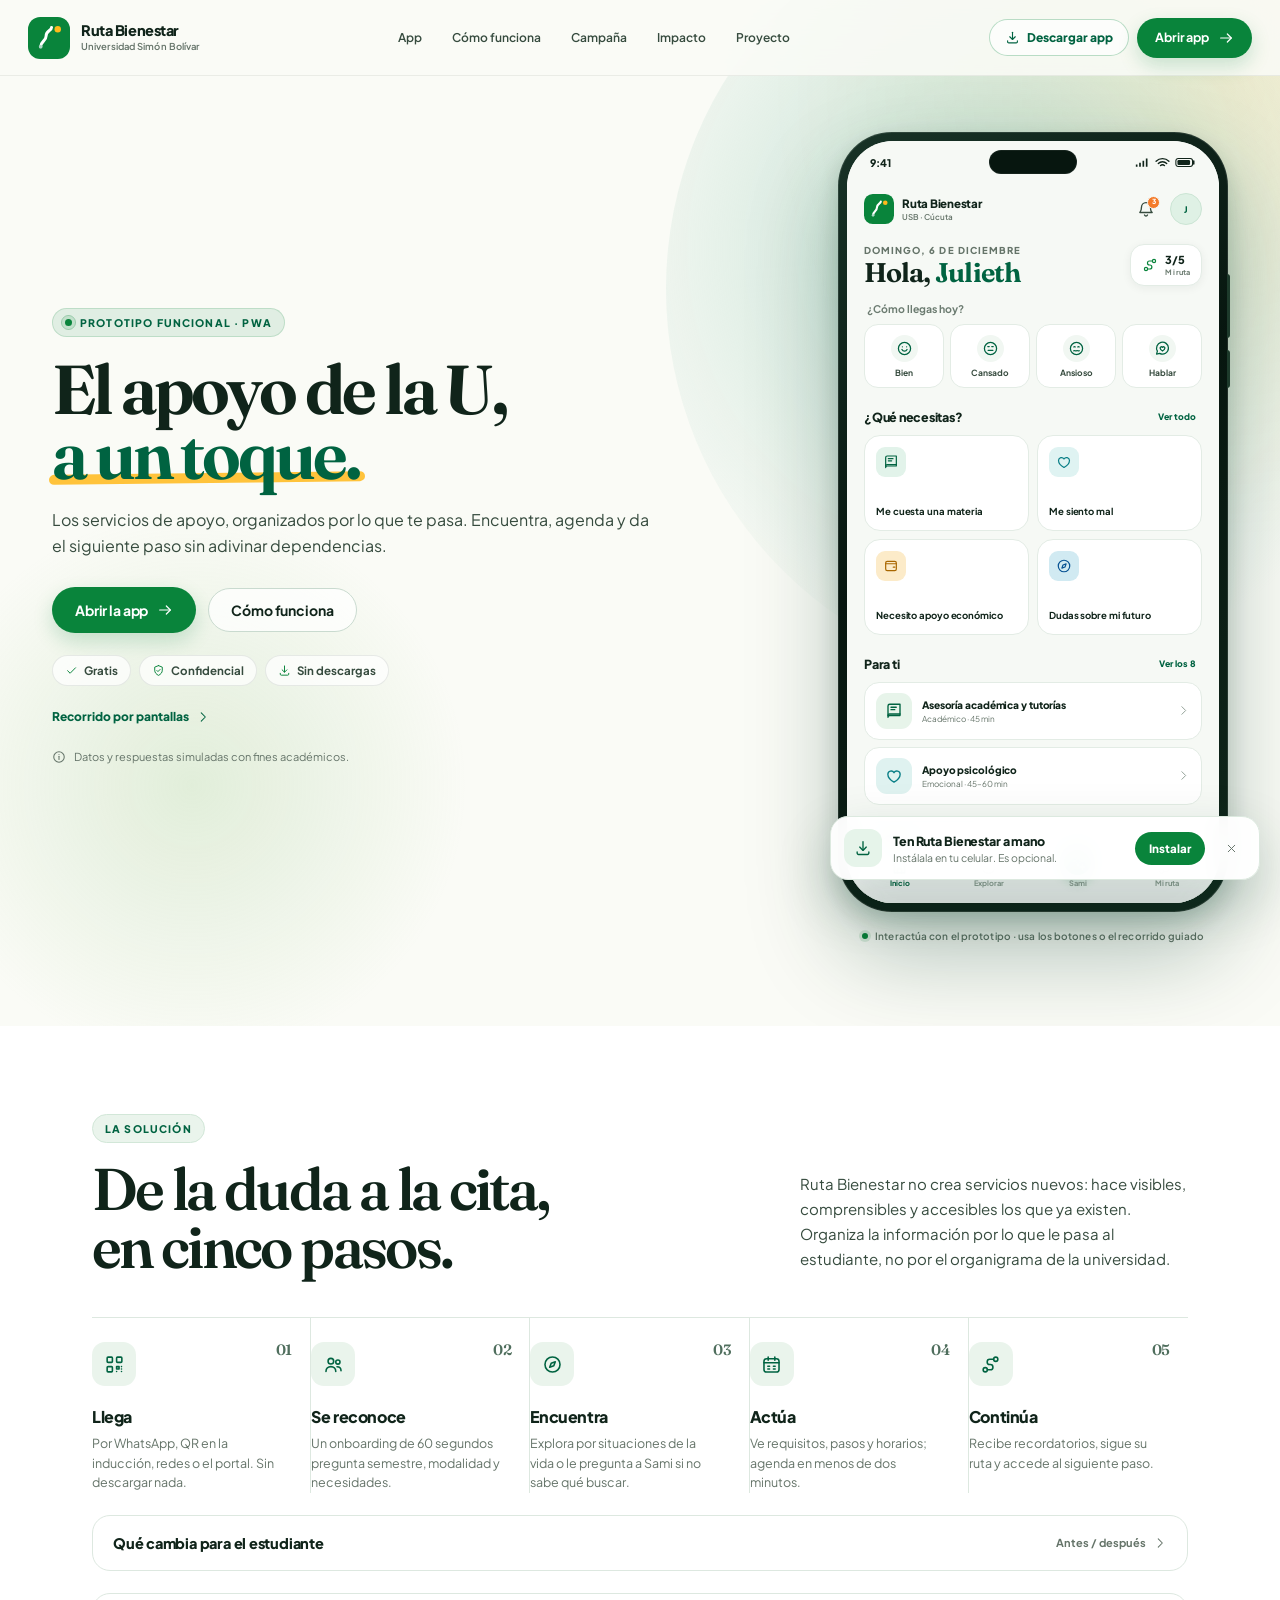
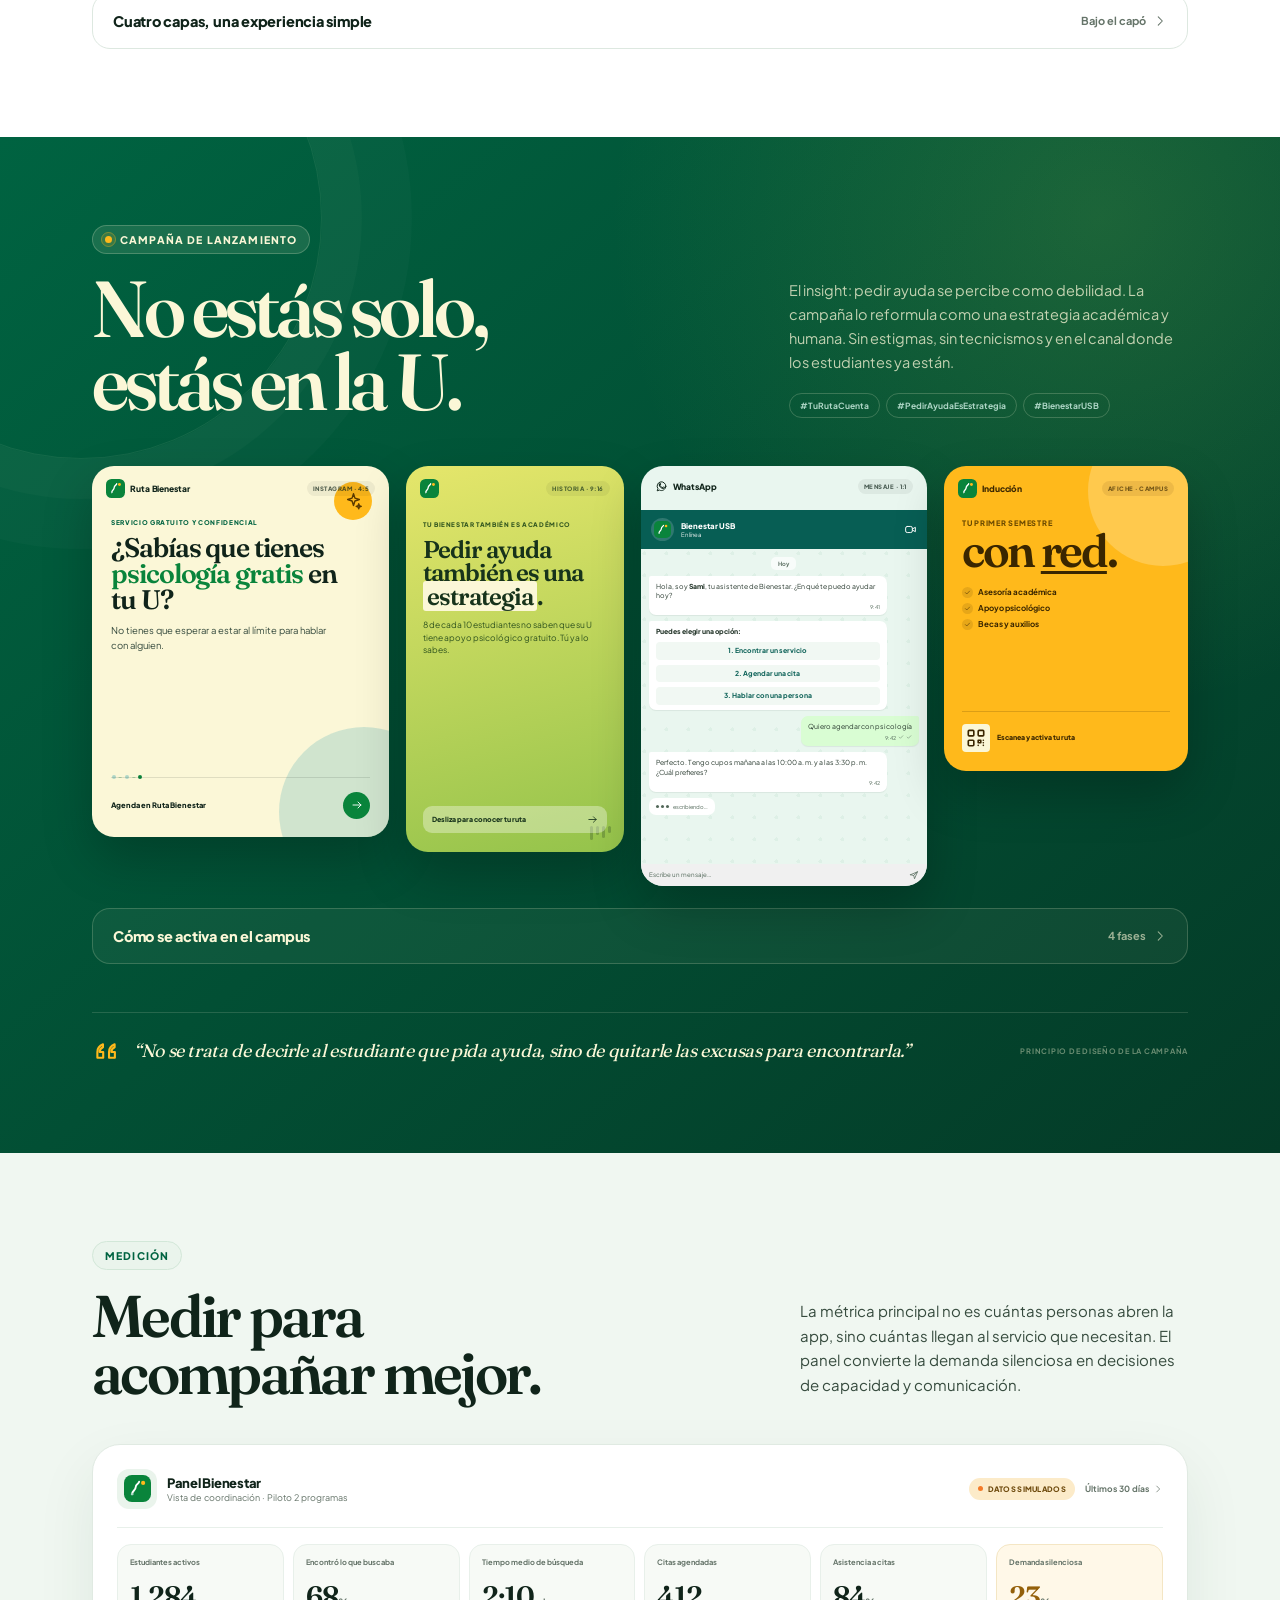
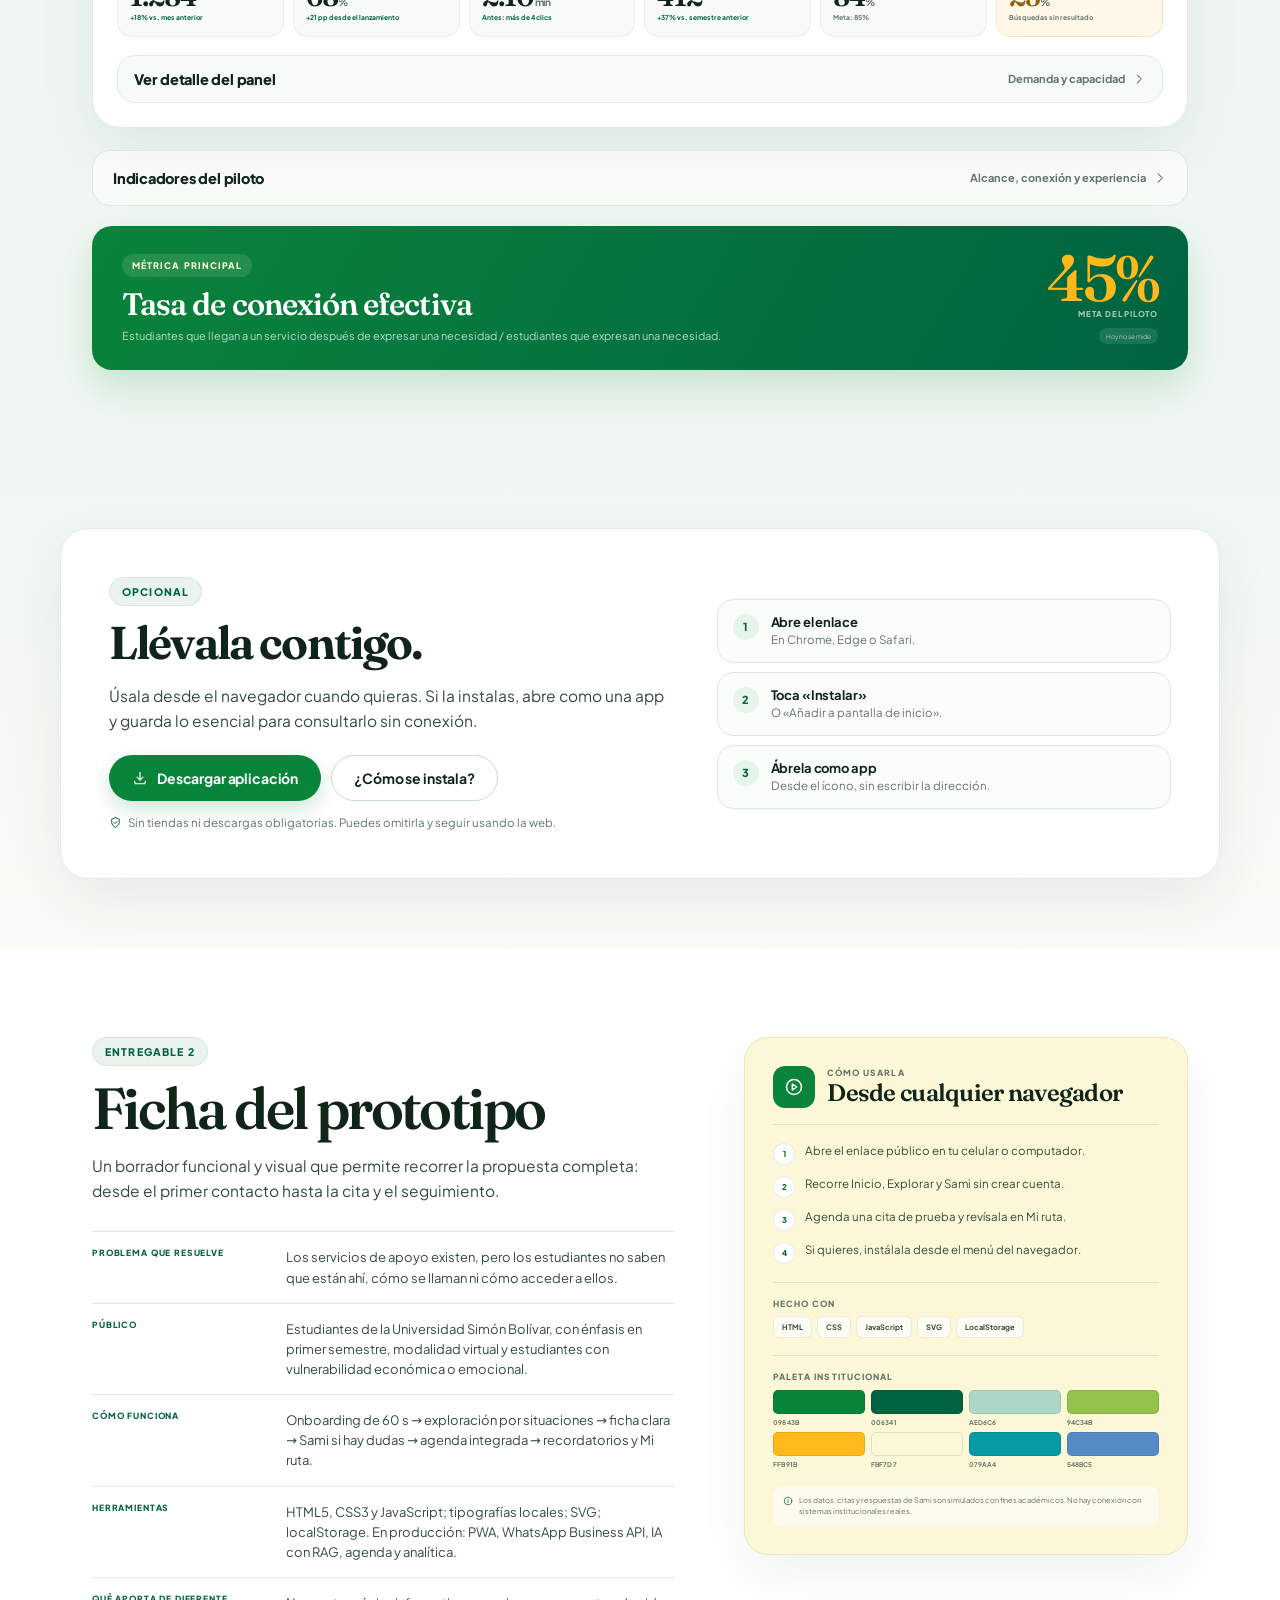
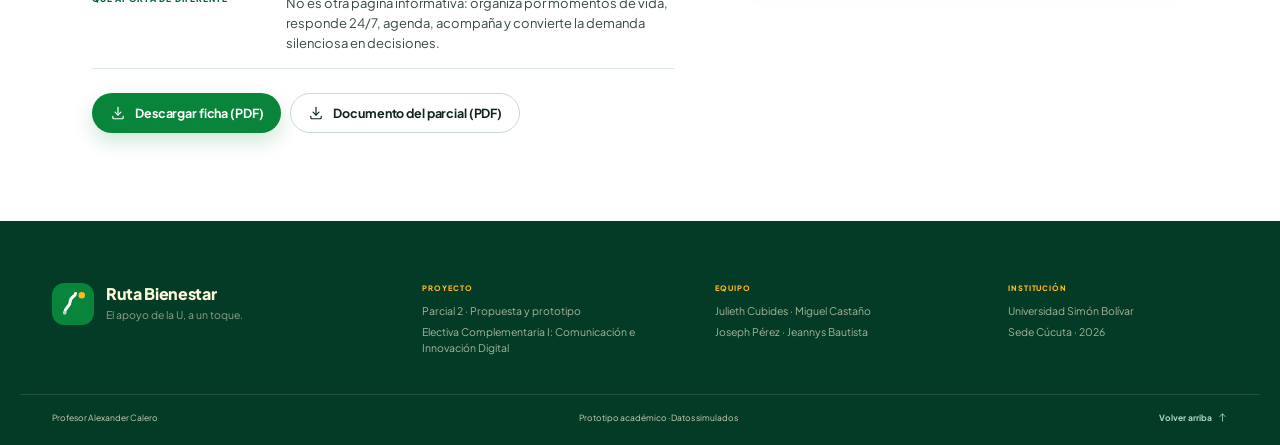
==== commit 8df7b809: "Add visible app download button Co-authored-by: Copilot <223556219+Copilot@users.noreply.github.com>" ====
--- a/index.html
+++ b/index.html
@@ -107,9 +107,9 @@
     <a href="#entregable">Proyecto</a>
   </nav>
   <div class="header-actions">
-    <button class="install-btn" id="installBtn" type="button" hidden>
+    <button class="install-btn" id="installBtn" type="button">
       <svg class="icon" aria-hidden="true"><use href="#i-download"/></svg>
-      <span>Instalar app</span>
+      <span>Descargar app</span>
     </button>
     <button class="btn btn-primary btn-sm header-demo" data-action="focus-demo">
       Abrir app
@@ -702,7 +702,7 @@
       <div class="install-actions">
         <button class="btn btn-primary" type="button" data-install-accept>
           <svg class="icon" aria-hidden="true"><use href="#i-download"/></svg>
-          Instalar aplicación
+          Descargar aplicación
         </button>
         <button class="btn btn-secondary" type="button" data-install-help>¿Cómo se instala?</button>
       </div>
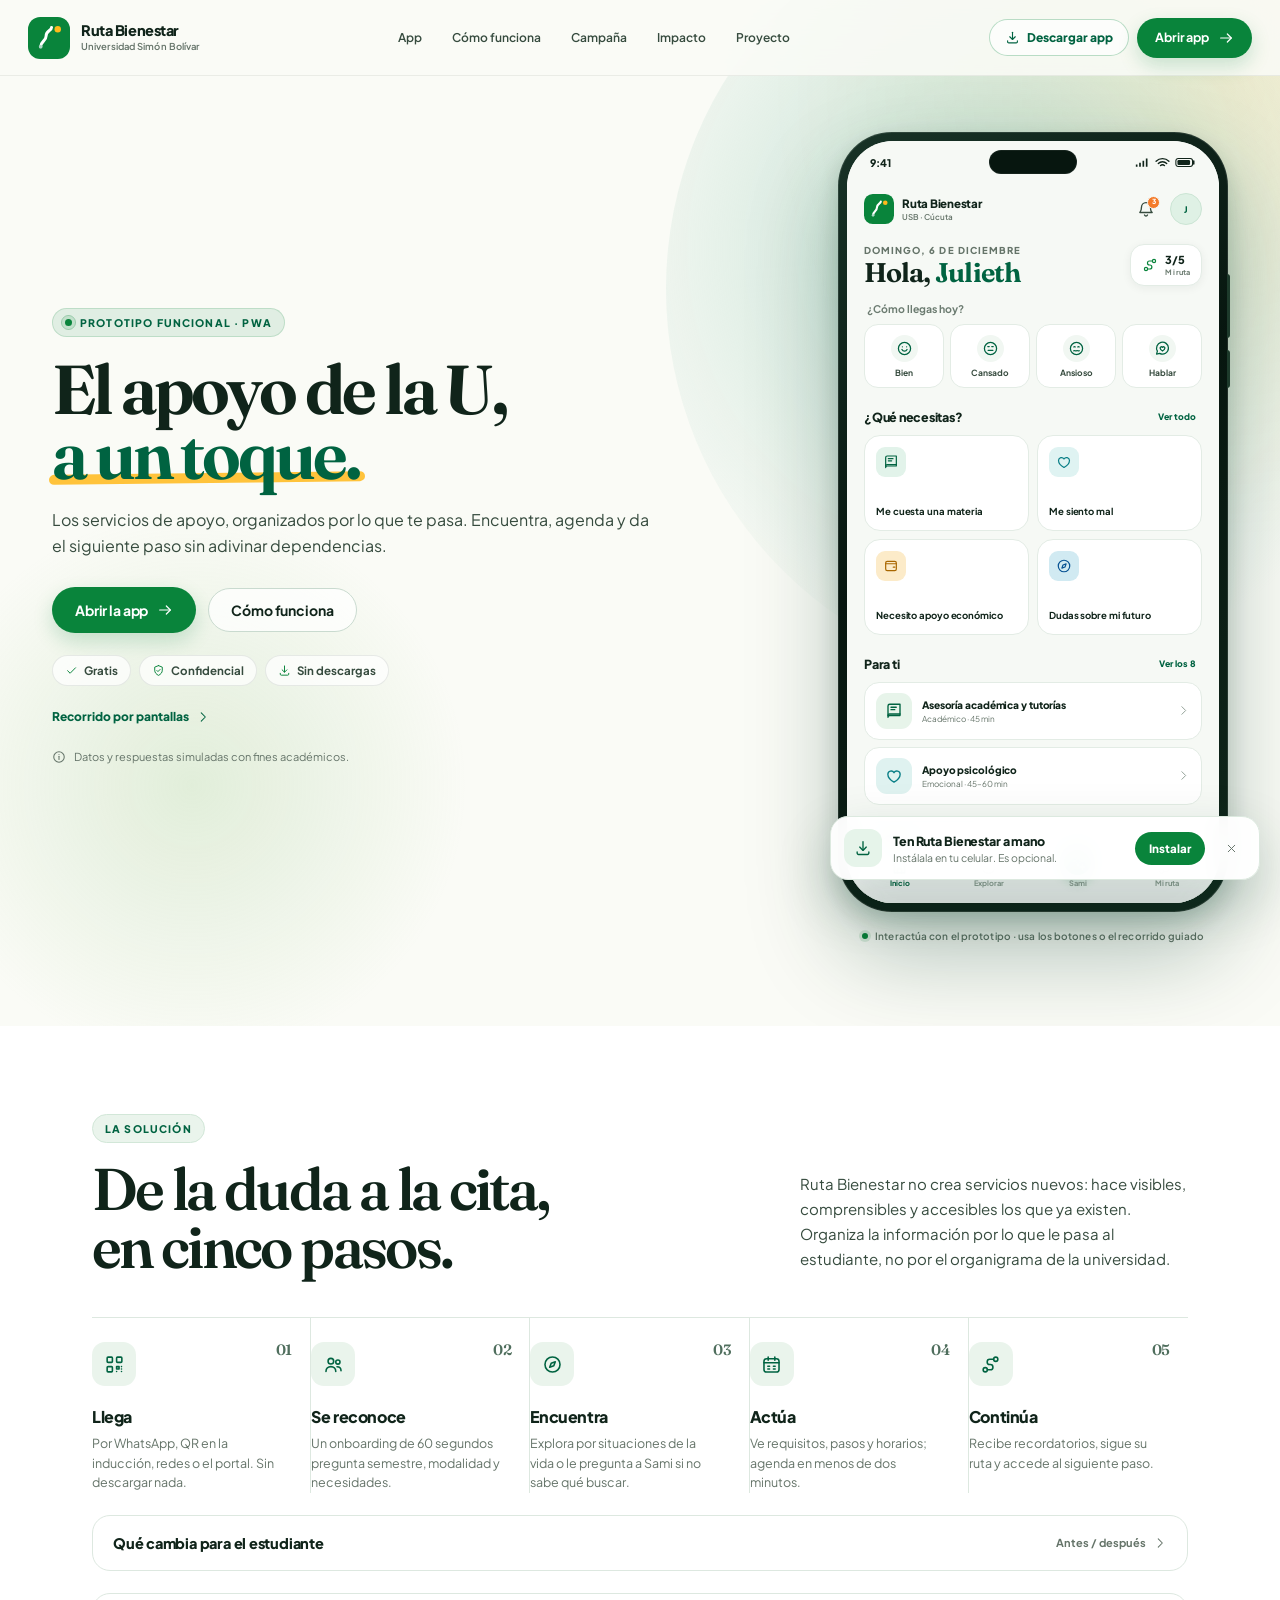
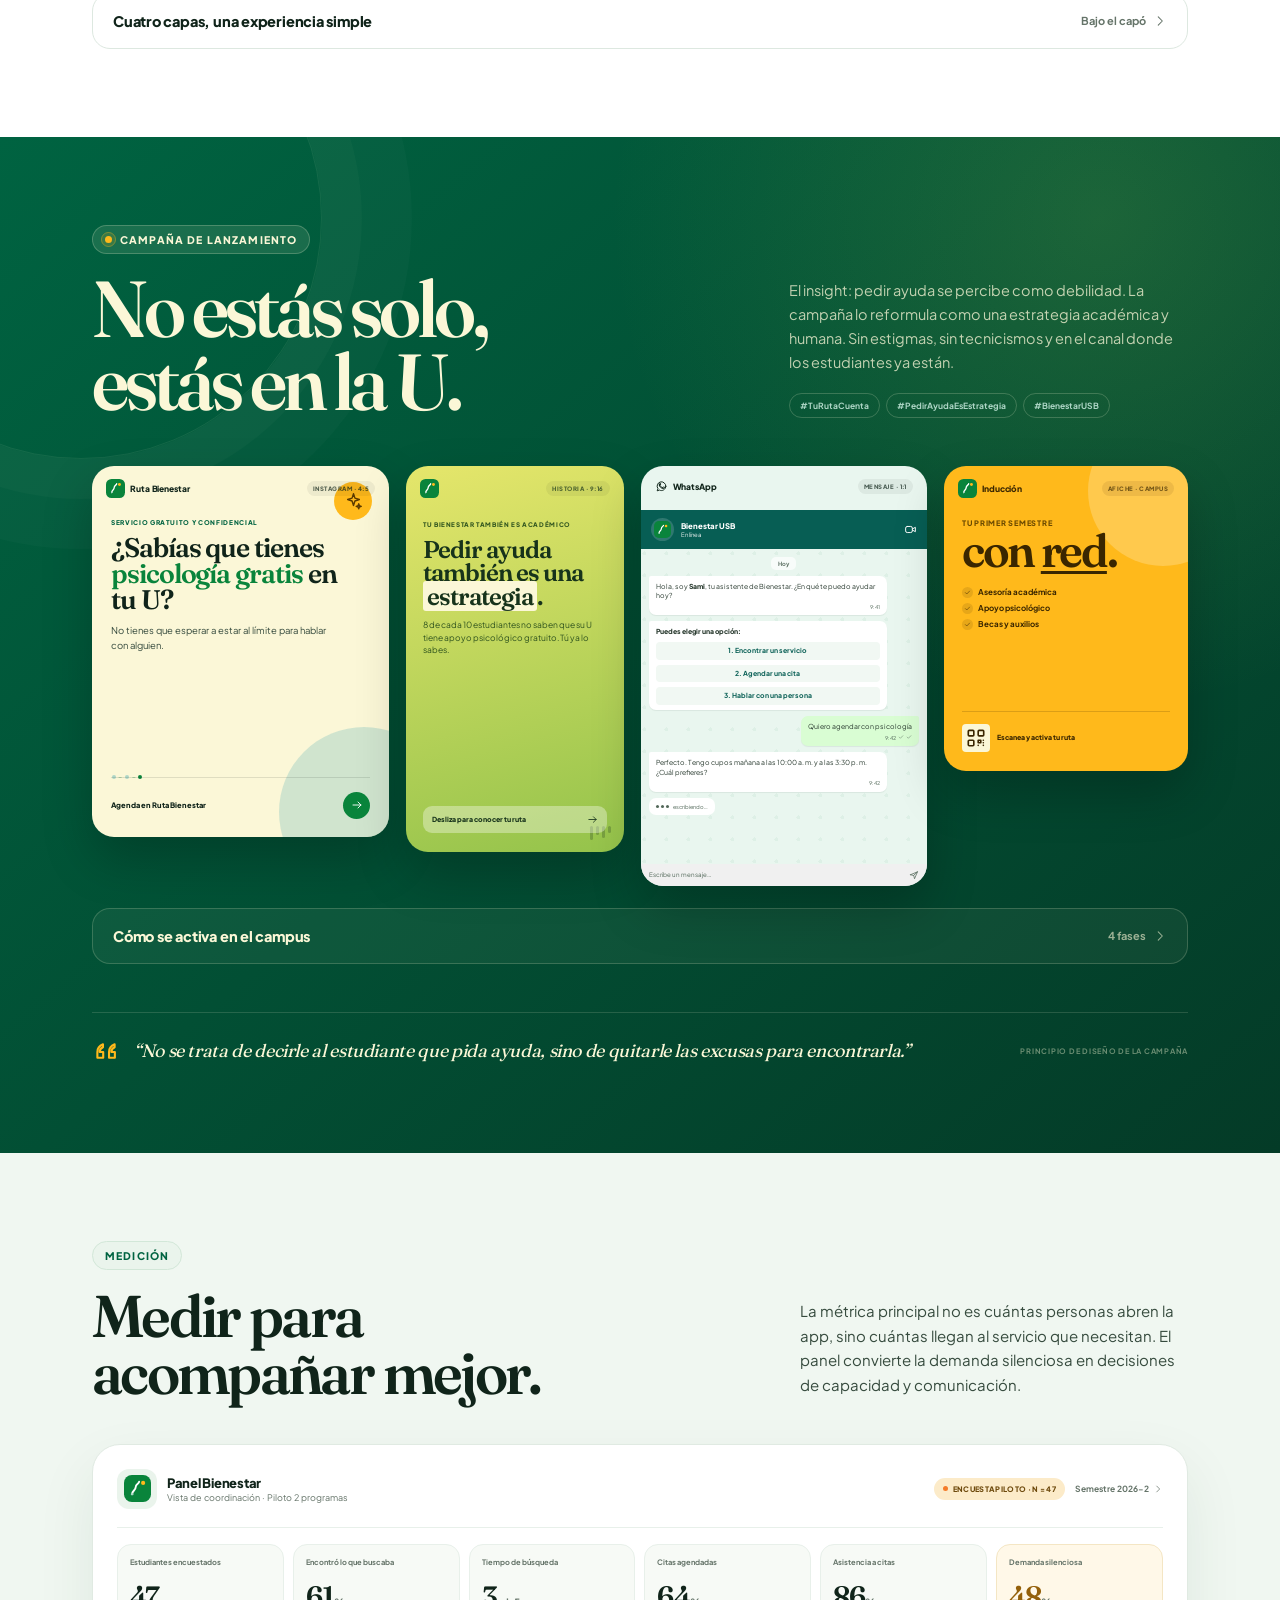
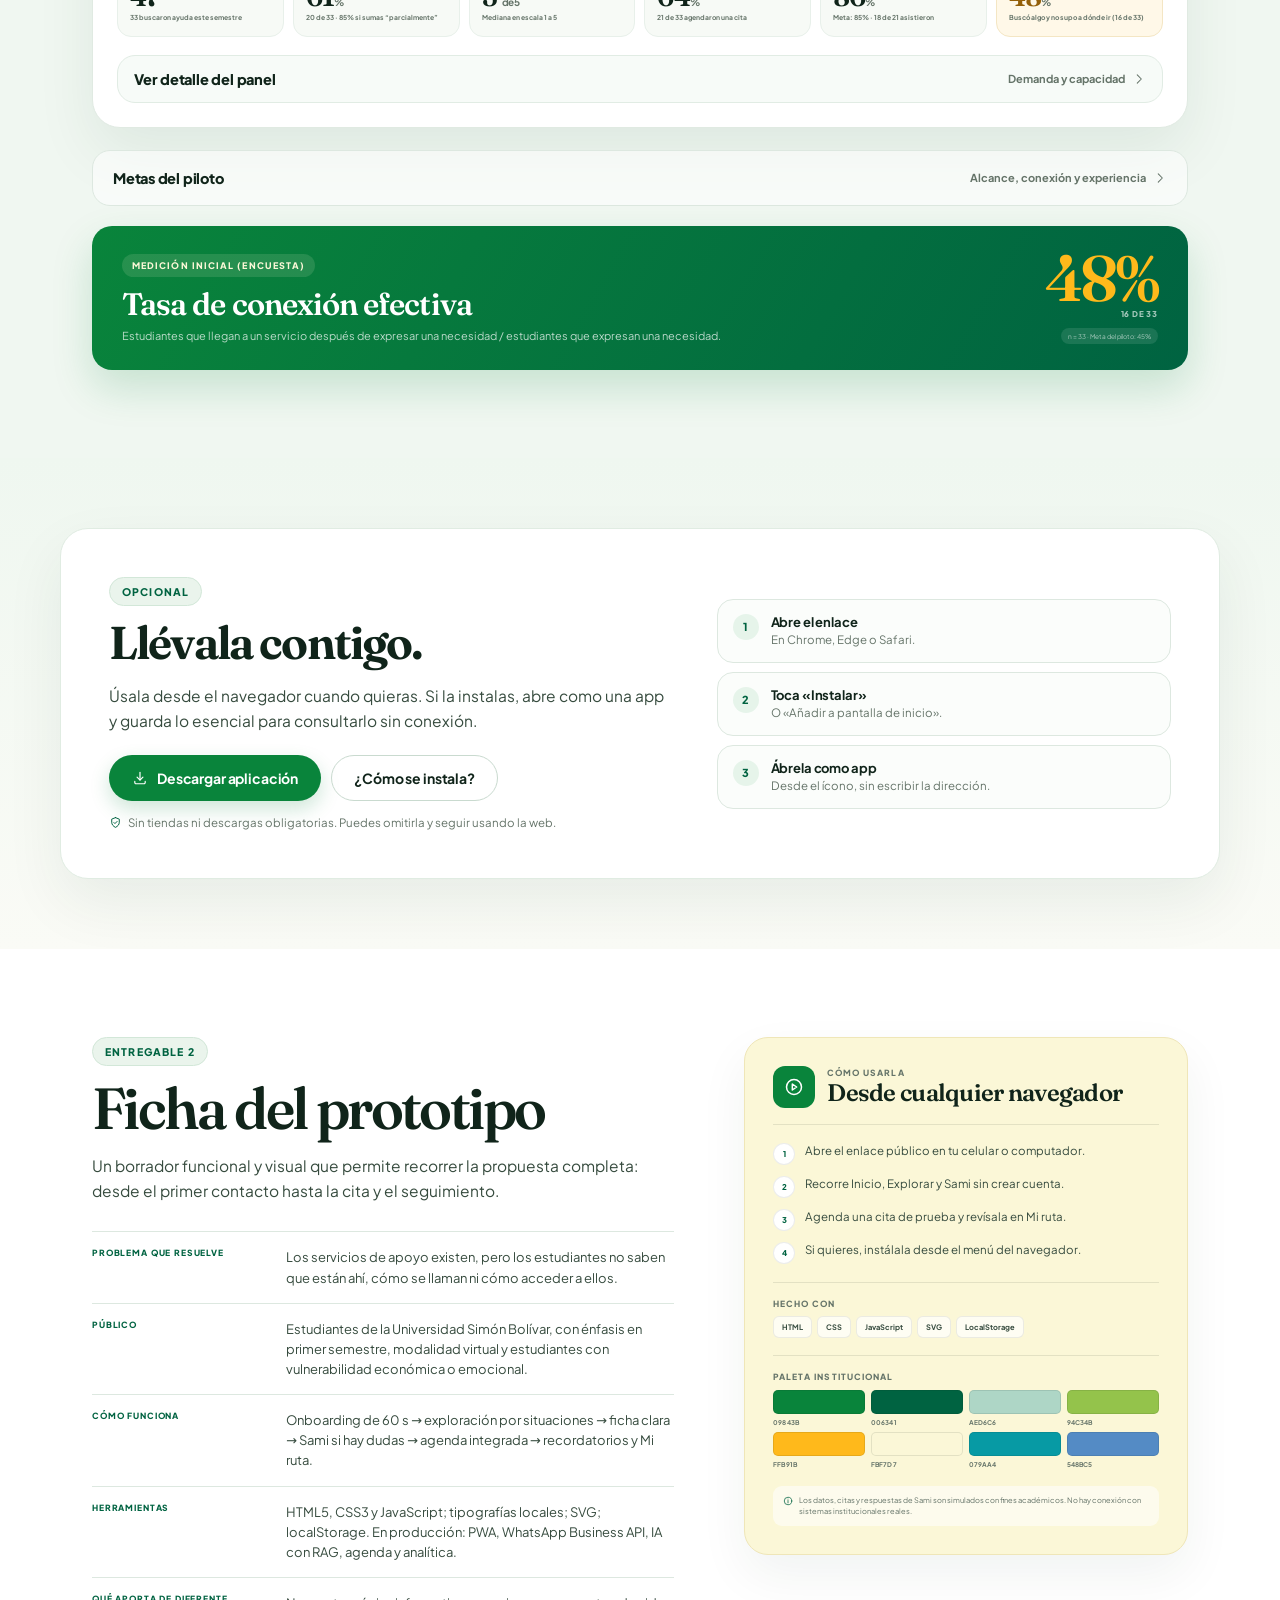
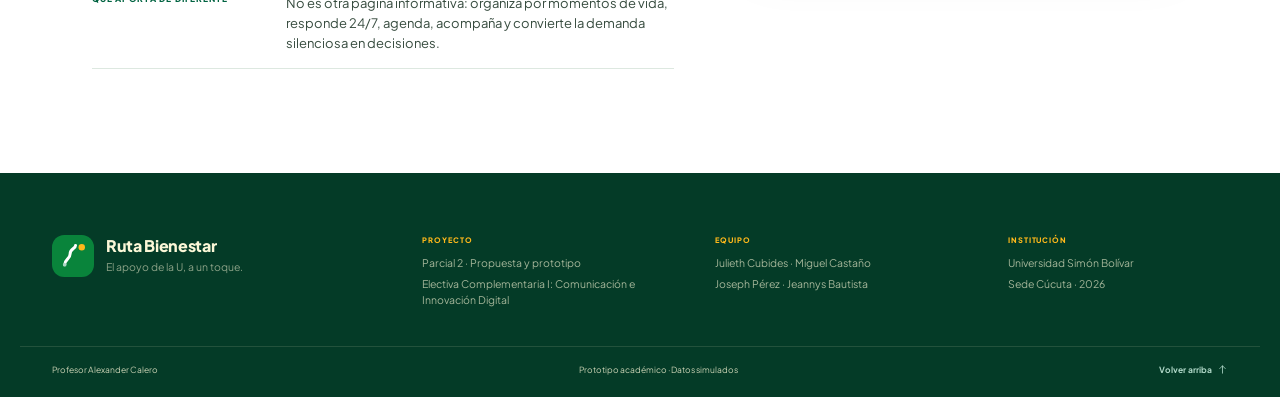
==== commit f14396d2: "Update pilot measurement dashboard Co-authored-by: Copilot <223556219+Copilot@users.noreply.github.c" ====
--- a/index.html
+++ b/index.html
@@ -604,16 +604,16 @@
     <div class="dashboard">
       <div class="dash-head">
         <div class="dash-brand"><span class="dash-mark"><svg class="logo-mark"><use href="#logo-mark"/></svg></span><div><strong>Panel Bienestar</strong><span>Vista de coordinación · Piloto 2 programas</span></div></div>
-        <div class="dash-actions"><span class="demo-pill"><span></span> Datos simulados</span><span class="dash-period">Últimos 30 días <svg class="icon"><use href="#i-chevron-right"/></svg></span></div>
+        <div class="dash-actions"><span class="demo-pill"><span></span> Encuesta piloto · n = 47</span><span class="dash-period">Semestre 2026-2 <svg class="icon"><use href="#i-chevron-right"/></svg></span></div>
       </div>
 
       <div class="dash-kpis">
-        <article class="kpi"><span class="kpi-label">Estudiantes activos</span><strong>1.284</strong><span class="kpi-trend kpi-trend--up">+18% vs. mes anterior</span></article>
-        <article class="kpi"><span class="kpi-label">Encontró lo que buscaba</span><strong>68<span>%</span></strong><span class="kpi-trend kpi-trend--up">+21 pp desde el lanzamiento</span></article>
-        <article class="kpi"><span class="kpi-label">Tiempo medio de búsqueda</span><strong>2:10<span> min</span></strong><span class="kpi-trend kpi-trend--up">Antes: más de 4 clics</span></article>
-        <article class="kpi"><span class="kpi-label">Citas agendadas</span><strong>412</strong><span class="kpi-trend kpi-trend--up">+37% vs. semestre anterior</span></article>
-        <article class="kpi"><span class="kpi-label">Asistencia a citas</span><strong>84<span>%</span></strong><span class="kpi-trend">Meta: 85%</span></article>
-        <article class="kpi kpi--alert"><span class="kpi-label">Demanda silenciosa</span><strong>23<span>%</span></strong><span class="kpi-trend">Búsquedas sin resultado</span></article>
+        <article class="kpi"><span class="kpi-label">Estudiantes encuestados</span><strong>47</strong><span class="kpi-trend">33 buscaron ayuda este semestre</span></article>
+        <article class="kpi"><span class="kpi-label">Encontró lo que buscaba</span><strong>61<span>%</span></strong><span class="kpi-trend">20 de 33 · 85% si sumas “parcialmente”</span></article>
+        <article class="kpi"><span class="kpi-label">Tiempo de búsqueda</span><strong>3 <span>de 5</span></strong><span class="kpi-trend">Mediana en escala 1 a 5</span></article>
+        <article class="kpi"><span class="kpi-label">Citas agendadas</span><strong>64<span>%</span></strong><span class="kpi-trend">21 de 33 agendaron una cita</span></article>
+        <article class="kpi"><span class="kpi-label">Asistencia a citas</span><strong>86<span>%</span></strong><span class="kpi-trend">Meta: 85% · 18 de 21 asistieron</span></article>
+        <article class="kpi kpi--alert"><span class="kpi-label">Demanda silenciosa</span><strong>48<span>%</span></strong><span class="kpi-trend">Buscó algo y no supo a dónde ir (16 de 33)</span></article>
       </div>
 
       <details class="fold fold--panel">
@@ -623,41 +623,31 @@
         </summary>
       <div class="dash-grid">
         <article class="dash-card">
-          <div class="dash-card-head"><div><span class="mini-label">Demanda</span><h3>¿Qué está buscando el estudiante?</h3></div><span class="dash-chip">Por momento de vida</span></div>
+          <div class="dash-card-head"><div><span class="mini-label">Demanda</span><h3>¿Qué está buscando el estudiante? <small>(n = 33)</small></h3></div><span class="dash-chip">Por momento de vida</span></div>
           <div class="bars">
-            <div class="bar-row"><span>Académico</span><div class="bar-track"><i style="width:38%"></i></div><strong>38%</strong></div>
-            <div class="bar-row"><span>Emocional</span><div class="bar-track"><i style="width:27%;background:#079AA4"></i></div><strong>27%</strong></div>
-            <div class="bar-row"><span>Económico</span><div class="bar-track"><i style="width:18%;background:#FFB91B"></i></div><strong>18%</strong></div>
-            <div class="bar-row"><span>Profesional</span><div class="bar-track"><i style="width:11%;background:#548BC5"></i></div><strong>11%</strong></div>
-            <div class="bar-row"><span>Emprender</span><div class="bar-track"><i style="width:6%;background:#94C34B"></i></div><strong>6%</strong></div>
+            <div class="bar-row"><span>Académico</span><div class="bar-track"><i style="width:39%"></i></div><strong>39%</strong></div>
+            <div class="bar-row"><span>Emocional</span><div class="bar-track"><i style="width:21%;background:#079AA4"></i></div><strong>21%</strong></div>
+            <div class="bar-row"><span>Profesional</span><div class="bar-track"><i style="width:18%;background:#548BC5"></i></div><strong>18%</strong></div>
+            <div class="bar-row"><span>Económico</span><div class="bar-track"><i style="width:12%;background:#FFB91B"></i></div><strong>12%</strong></div>
+            <div class="bar-row"><span>Emprender</span><div class="bar-track"><i style="width:9%;background:#94C34B"></i></div><strong>9%</strong></div>
           </div>
-          <p class="dash-note"><svg class="icon"><use href="#i-info"/></svg> El 65% de las consultas empieza por una situación, no por el nombre del servicio.</p>
+          <p class="dash-note"><svg class="icon"><use href="#i-info"/></svg> El tipo de ayuda principal que buscó cada estudiante (n = 33).</p>
         </article>
 
         <article class="dash-card">
           <div class="dash-card-head"><div><span class="mini-label">Oportunidad</span><h3>Búsquedas sin respuesta</h3></div><span class="dash-chip dash-chip--warn">Revisar</span></div>
-          <ul class="zero-list">
-            <li><span>“monitoria de cálculo”</span><strong>34</strong><button aria-label="Crear ficha de monitoria de cálculo">+</button></li>
-            <li><span>“apoyo con alimentación”</span><strong>27</strong><button aria-label="Crear ficha de apoyo con alimentación">+</button></li>
-            <li><span>“práctica profesional”</span><strong>21</strong><button aria-label="Crear ficha de práctica profesional">+</button></li>
-            <li><span>“transporte”</span><strong>19</strong><button aria-label="Crear ficha de transporte">+</button></li>
-          </ul>
-          <p class="dash-note"><svg class="icon"><use href="#i-target"/></svg> Cada búsqueda sin respuesta es una necesidad real que hoy no tiene ficha.</p>
+          <p class="dash-outcome"><strong>16 de 33 estudiantes</strong> buscaron algo y no supieron a dónde ir.</p>
+          <p class="dash-note"><svg class="icon"><use href="#i-target"/></svg> Temas específicos: por identificar en la siguiente ronda.</p>
         </article>
 
         <article class="dash-card">
-          <div class="dash-card-head"><div><span class="mini-label">Reconocimiento</span><h3>Antes y después del piloto</h3></div><span class="dash-chip">Meta +30 pp</span></div>
-          <div class="aware-list">
-            <div class="aware"><div class="aware-label"><span>Asesoría académica</span><small>31% → <strong>61%</strong></small></div><div class="aware-track"><i style="width:31%"></i><b style="left:31%;width:30%"></b></div></div>
-            <div class="aware"><div class="aware-label"><span>Becas y auxilios</span><small>24% → <strong>54%</strong></small></div><div class="aware-track"><i style="width:24%"></i><b style="left:24%;width:30%"></b></div></div>
-            <div class="aware"><div class="aware-label"><span>Apoyo psicológico</span><small>29% → <strong>59%</strong></small></div><div class="aware-track"><i style="width:29%"></i><b style="left:29%;width:30%"></b></div></div>
-          </div>
-          <div class="legend"><span><i></i> Antes</span><span><b></b> Ganancia del piloto</span></div>
+          <div class="dash-card-head"><div><span class="mini-label">Atención</span><h3>¿Fue atendido por el servicio? <small>(n = 33)</small></h3></div><span class="dash-chip">Resultado inicial</span></div>
+          <p class="dash-outcome">Sí fue atendido <strong>49% (16)</strong> · No fue atendido <strong>30% (10)</strong> · Aún espera <strong>21% (7)</strong></p>
         </article>
       </div>
 
       <div class="dash-table-wrap">
-        <div class="dash-card-head"><div><span class="mini-label">Capacidad</span><h3>Demanda vs. cupos por servicio</h3></div><span class="dash-chip">Semestre 2026-2</span></div>
+        <div class="dash-card-head"><div><span class="mini-label">Capacidad</span><h3>Demanda vs. cupos por servicio</h3></div><span class="dash-chip dash-chip--illustrative">Ilustrativo · pendiente de datos de Bienestar</span></div>
         <table class="dash-table">
           <thead><tr><th>Servicio</th><th>Solicitudes</th><th>Cupos</th><th>Espera</th><th>Estado</th></tr></thead>
           <tbody>
@@ -675,19 +665,19 @@
 
     <details class="fold">
       <summary>
-        <span class="fold-title">Indicadores del piloto</span>
+        <span class="fold-title">Metas del piloto</span>
         <span class="fold-hint">Alcance, conexión y experiencia <svg class="icon" aria-hidden="true"><use href="#i-chevron-right"/></svg></span>
       </summary>
     <div class="measure-grid">
       <article class="measure"><span class="measure-icon"><svg class="icon"><use href="#i-megaphone"/></svg></span><h3>Alcance</h3><ul><li>60% de nuevos completa el onboarding en 2 semanas.</li><li>Paridad ±10% entre modalidad presencial y virtual.</li><li>50% de estudiantes con beca activa usa la app.</li></ul></article>
       <article class="measure"><span class="measure-icon"><svg class="icon"><use href="#i-route"/></svg></span><h3>Conexión</h3><ul><li>Encontrar un servicio en menos de 2 minutos.</li><li>70% de consultas resueltas por Sami sin humano.</li><li>+40% de citas agendadas; menos de 15% de inasistencia.</li></ul></article>
-      <article class="measure"><span class="measure-icon"><svg class="icon"><use href="#i-heart"/></svg></span><h3>Experiencia</h3><ul><li>Satisfacción ≥ 4,2 / 5 en la atención recibida.</li><li>80% declara sentirse más seguro para pedir ayuda.</li><li>Cero barreras críticas de accesibilidad WCAG 2.1 AA.</li></ul></article>
+      <article class="measure"><span class="measure-icon"><svg class="icon"><use href="#i-heart"/></svg></span><h3>Experiencia</h3><ul><li>Satisfacción ≥ 4,2 / 5 en la atención recibida.</li><li>Hoy: 43% se siente seguro (4 o 5 de 5).</li><li>Meta: 80% declara sentirse más seguro para pedir ayuda.</li><li>Cero barreras críticas de accesibilidad WCAG 2.1 AA.</li></ul></article>
     </div>
     </details>
 
     <div class="north-star">
-      <div><span class="tag-label tag-label--light">Métrica principal</span><h3>Tasa de conexión efectiva</h3><p>Estudiantes que llegan a un servicio después de expresar una necesidad / estudiantes que expresan una necesidad.</p></div>
-      <div class="north-target"><strong>45%</strong><span>meta del piloto</span><small>Hoy no se mide</small></div>
+      <div><span class="tag-label tag-label--light">Medición inicial (encuesta)</span><h3>Tasa de conexión efectiva</h3><p>Estudiantes que llegan a un servicio después de expresar una necesidad / estudiantes que expresan una necesidad.</p></div>
+      <div class="north-target"><strong>48%</strong><span>16 de 33</span><small>n = 33 · Meta del piloto: 45%</small></div>
     </div>
   </div>
 </section>
@@ -730,14 +720,6 @@
         <div><dt>Herramientas</dt><dd>HTML5, CSS3 y JavaScript; tipografías locales; SVG; localStorage. En producción: PWA, WhatsApp Business API, IA con RAG, agenda y analítica.</dd></div>
         <div><dt>Qué aporta de diferente</dt><dd>No es otra página informativa: organiza por momentos de vida, responde 24/7, agenda, acompaña y convierte la demanda silenciosa en decisiones.</dd></div>
       </dl>
-      <div class="ficha-actions">
-        <a class="btn btn-primary btn-sm" href="Entregable%202%20-%20Ficha%20del%20Prototipo.pdf" download>
-          <svg class="icon" aria-hidden="true"><use href="#i-download"/></svg> Descargar ficha (PDF)
-        </a>
-        <a class="btn btn-secondary btn-sm" href="Parcial%202%20-%20Ruta%20Bienestar.pdf" download>
-          <svg class="icon" aria-hidden="true"><use href="#i-download"/></svg> Documento del parcial (PDF)
-        </a>
-      </div>
     </div>
 
     <aside class="open-card">
--- a/assets/landing.css
+++ b/assets/landing.css
@@ -501,8 +501,10 @@
 .dash-card { padding: 15px; border-radius: 15px; background: #FBFCFA; border: 1px solid #E8F0EA; }
 .dash-card-head { display: flex; align-items: flex-start; justify-content: space-between; gap: 8px; margin-bottom: 13px; }
 .dash-card-head h3 { margin-top: 2px; font-size: 11px; font-weight: 800; letter-spacing: -.015em; }
+.dash-card-head h3 small { font-size: 7px; font-weight: 700; color: var(--gris); letter-spacing: 0; }
 .dash-chip { padding: 4px 6px; border-radius: 5px; background: #EAF4EC; color: var(--verde-oscuro); font-size: 6px; font-weight: 800; white-space: nowrap; }
 .dash-chip--warn { background: var(--crema-claro); color: #8E651B; }
+.dash-chip--illustrative { max-width: 150px; white-space: normal; text-align: right; line-height: 1.25; }
 .bars { display: flex; flex-direction: column; gap: 8px; }
 .bar-row { display: grid; grid-template-columns: 62px 1fr 26px; align-items: center; gap: 6px; }
 .bar-row > span { font-size: 7.5px; font-weight: 700; color: var(--tinta-suave); }
@@ -518,6 +520,8 @@
 .zero-list span { flex: 1; font-size: 8px; color: var(--tinta-suave); }
 .zero-list strong { font-family: var(--font-display); font-size: 14px; font-weight: 600; }
 .zero-list button { width: 15px; height: 15px; display: grid; place-items: center; border-radius: 50%; background: #EAF4EC; color: var(--verde-oscuro); font-size: 10px; font-weight: 700; line-height: 1; }
+.dash-outcome { min-height: 92px; display: flex; align-items: center; font-size: 12px; line-height: 1.55; color: var(--tinta-suave); }
+.dash-outcome strong { color: var(--verde-oscuro); font-weight: 800; }
 .zero-list button:hover { background: var(--verde); color: var(--blanco); }
 
 .aware-list { display: flex; flex-direction: column; gap: 11px; }
@@ -707,13 +711,17 @@
   align-items: center;
   justify-content: center;
   min-height: 100dvh;
-  padding: 24px 24px 84px;
+  padding: 14px 24px 124px;
   gap: 0;
 }
 body.demo-mode .stage-copy { display: none; }
-body.demo-mode .device-stage { padding: 0; }
+body.demo-mode .device-stage {
+  width: auto;
+  max-height: calc(100dvh - 150px);
+  padding: 0;
+}
 body.demo-mode .device-stage::before { width: 780px; height: 780px; opacity: .8; }
-body.demo-mode .phone { height: min(800px, calc(100dvh - 130px)); }
+body.demo-mode .phone { height: min(640px, calc(100dvh - 220px)); }
 body.demo-mode .device-caption { display: none; }
 body.demo-mode .float-card { display: none; }
 body.demo-mode .demo-exit { display: inline-flex; }
--- a/assets/refresh.css
+++ b/assets/refresh.css
@@ -529,13 +529,18 @@
 .app-mode .phone-screen { height: 100%; border-radius: 0; }
 .app-mode .statusbar,
 .app-mode .island { display: none; }
-.app-mode .app { height: 100%; padding-top: env(safe-area-inset-top); }
+.app-mode .app {
+  height: 100%;
+  padding-top: env(safe-area-inset-top);
+  -webkit-text-size-adjust: 110%;
+  text-size-adjust: 110%;
+}
 .app-mode .bottom-nav {
   flex-basis: calc(61px + env(safe-area-inset-bottom));
   padding-bottom: calc(7px + env(safe-area-inset-bottom));
 }
 .app-mode .app-exit {
-  display: inline-flex;
+  display: none !important;
   position: fixed;
   z-index: 350;
   left: 12px;
@@ -637,7 +642,7 @@
 /* Demo a pantalla completa en celular */
 @media (max-width: 720px) {
   body.demo-mode .stage { display: block; height: 100dvh; padding: 0; }
-  body.demo-mode .device-stage { display: block; height: 100%; }
+  body.demo-mode .device-stage { display: block; height: 100%; max-height: none; }
   body.demo-mode .phone {
     max-width: none;
     width: 100%;
